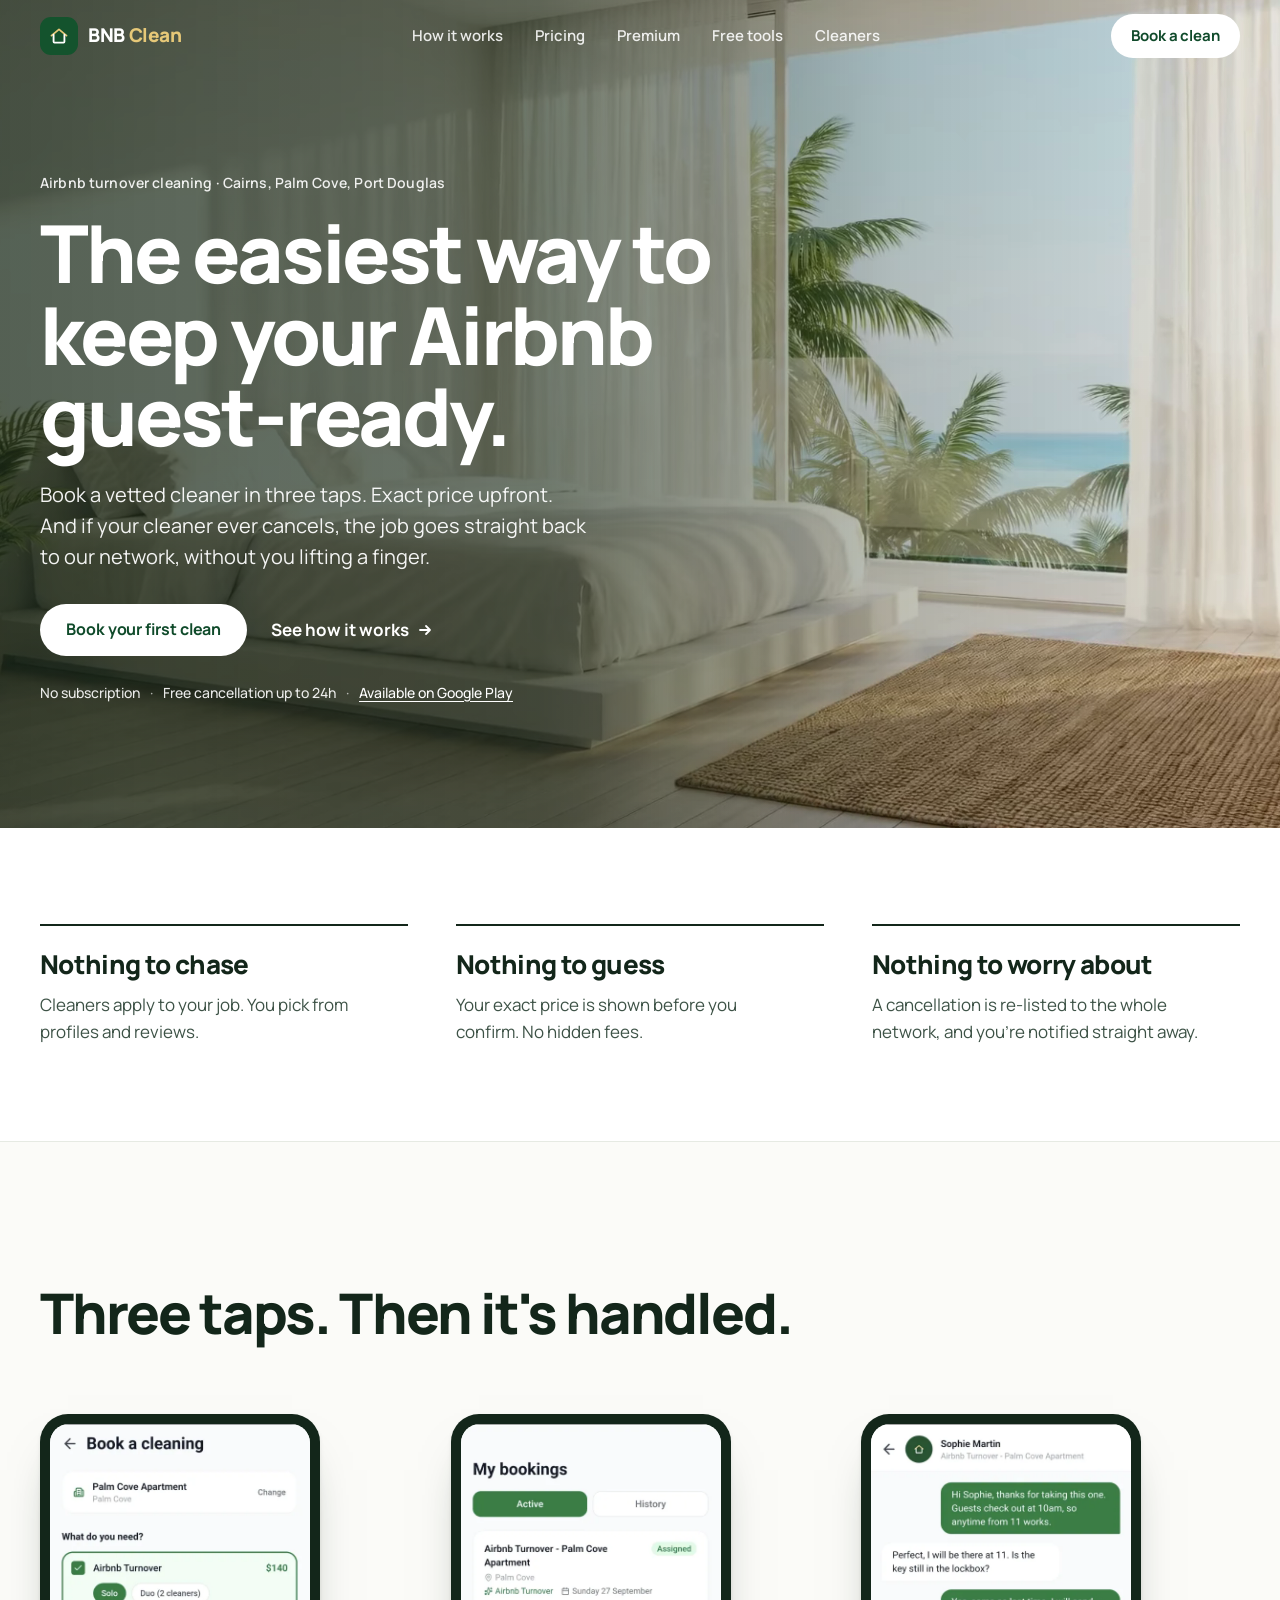
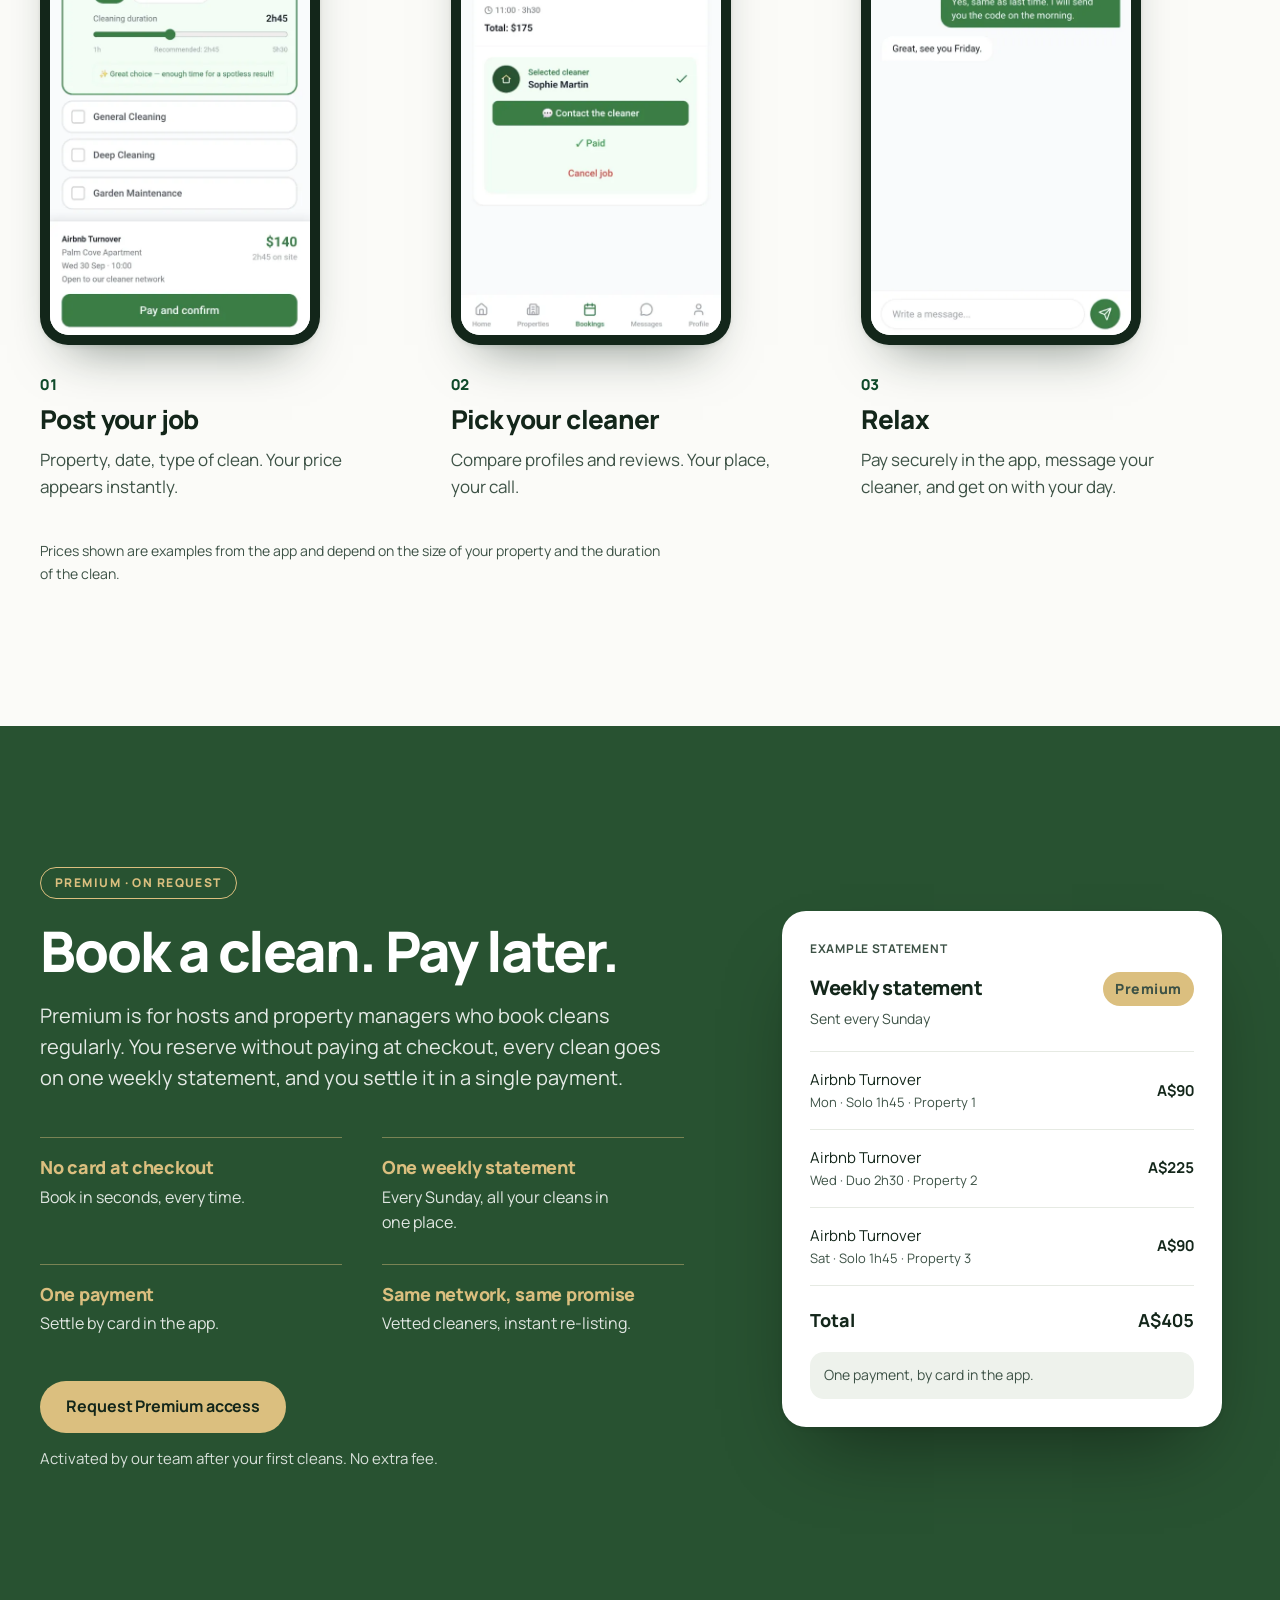
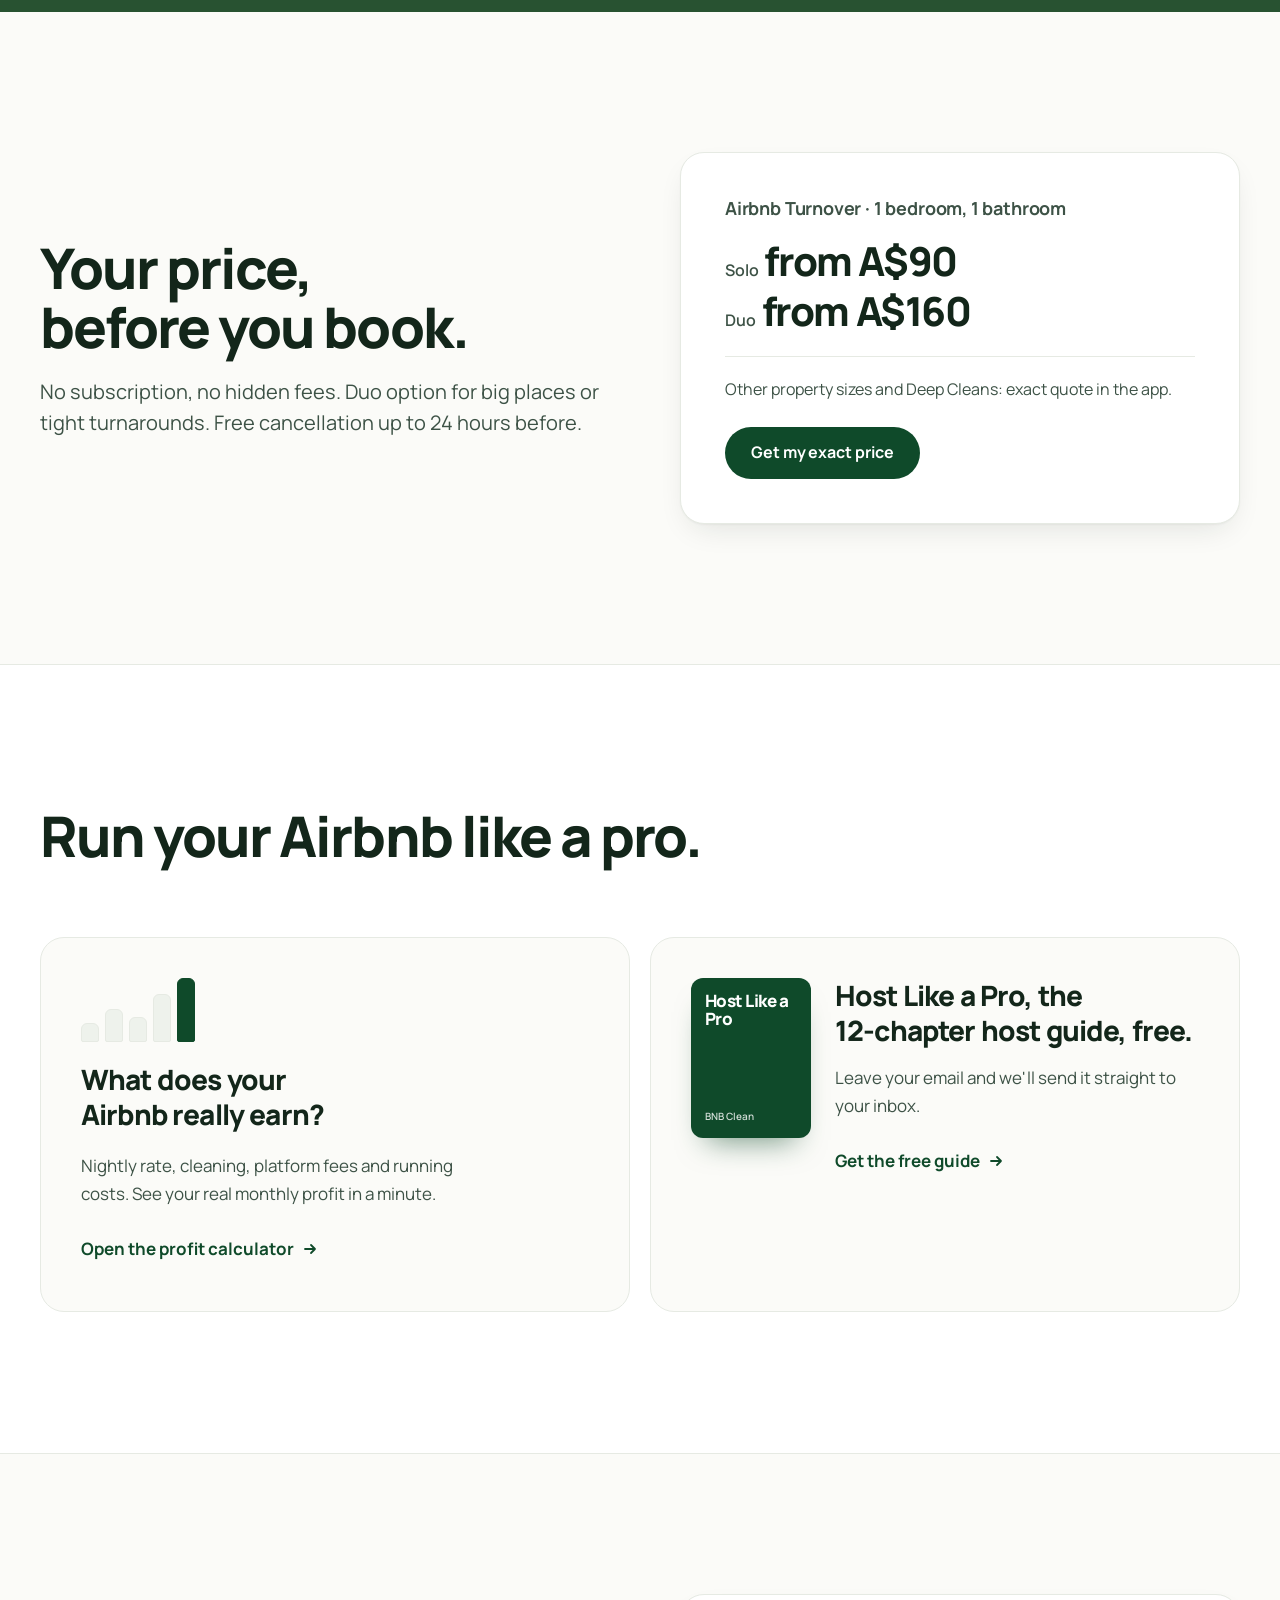
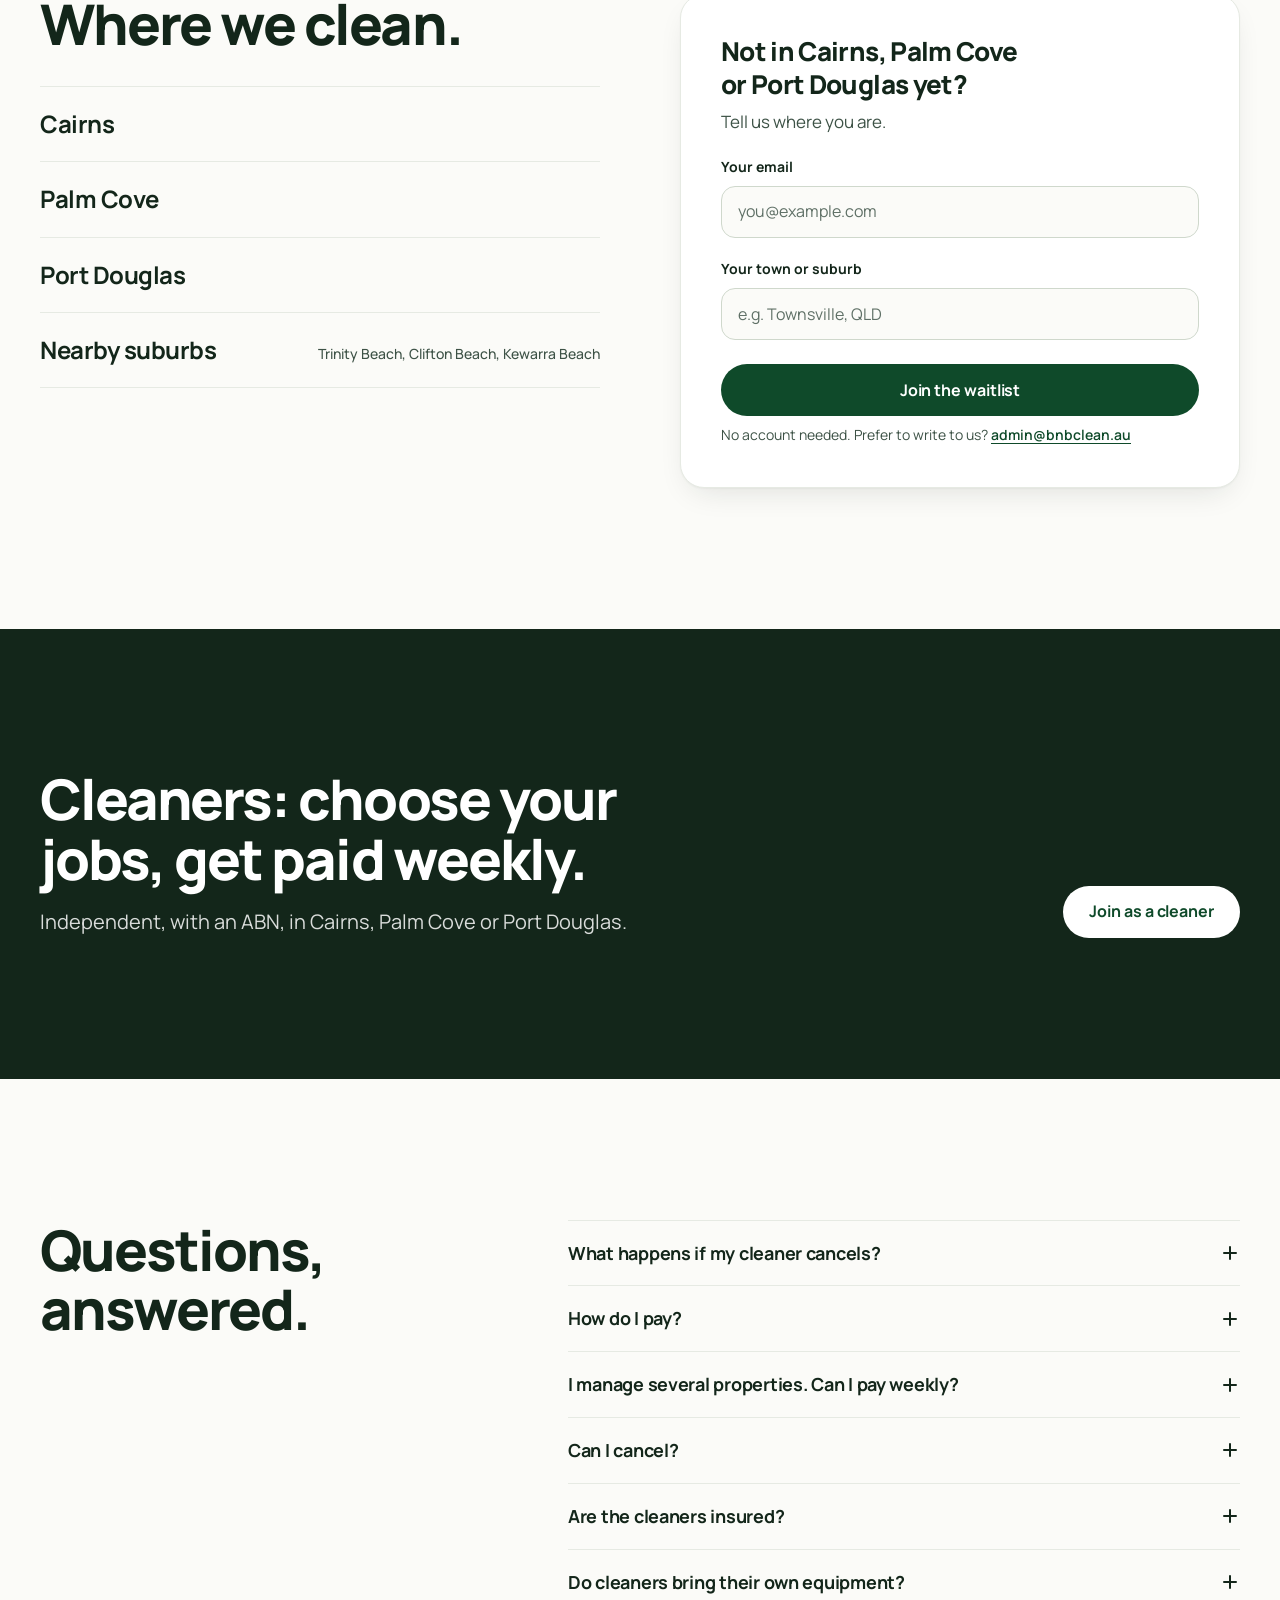
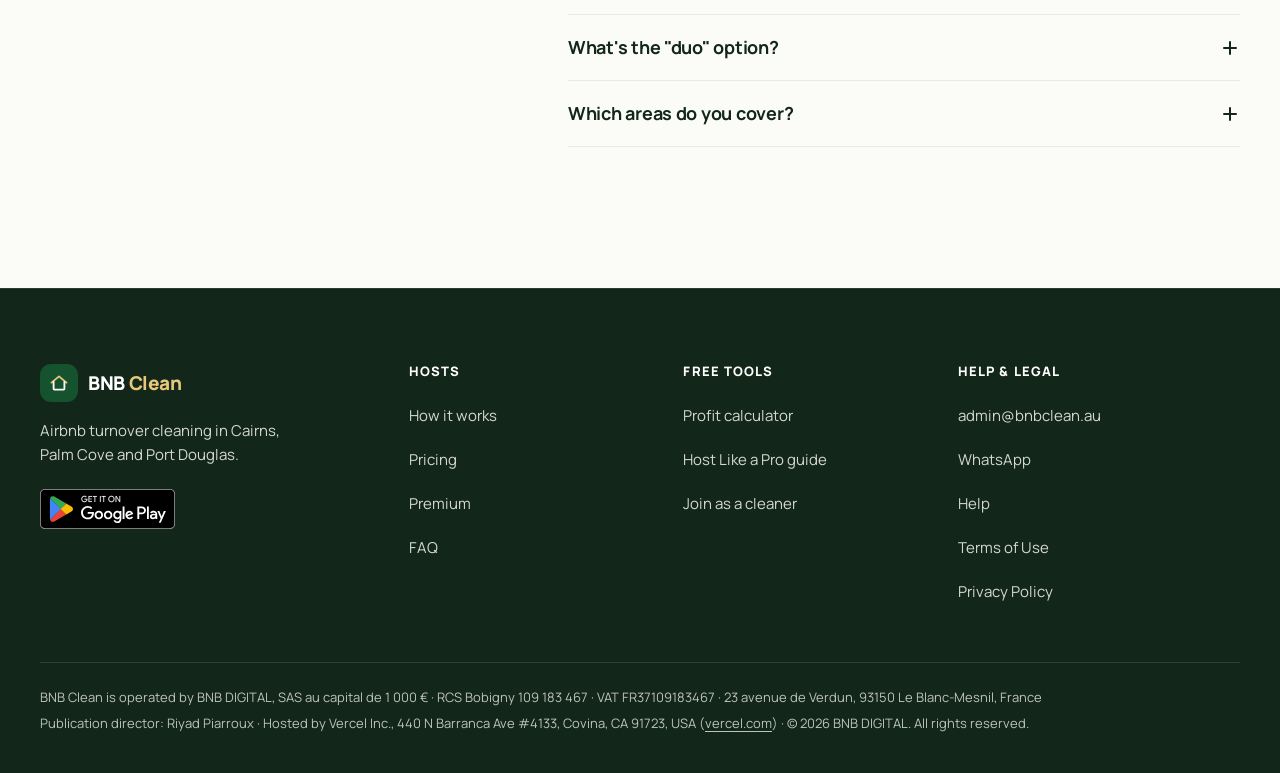
==== index.html @ a8f632b3 "Liens cleaners vers la page de candidature - Bouton « Join as a cleaner » (section Cleaners) → app.b" ====
<!DOCTYPE html>
<html lang="en-AU">
<head>
<meta charset="UTF-8">
<meta name="viewport" content="width=device-width, initial-scale=1">
<title>BNB Clean · Airbnb turnover cleaning in Cairns, Palm Cove &amp; Port Douglas</title>
<meta name="description" content="The easiest way to keep your Airbnb guest-ready. Book a vetted turnover cleaner in Cairns, Palm Cove or Port Douglas in three taps, with your exact price upfront.">
<link rel="canonical" href="https://bnbclean.au/">
<meta property="og:type" content="website">
<meta property="og:site_name" content="BNB Clean">
<meta property="og:locale" content="en_AU">
<meta property="og:url" content="https://bnbclean.au/">
<meta property="og:title" content="BNB Clean · The easiest way to keep your Airbnb guest-ready">
<meta property="og:description" content="Vetted turnover cleaners in Cairns, Palm Cove and Port Douglas. Exact price upfront. If a cleaner cancels, the job goes straight back to the network.">
<meta property="og:image" content="https://bnbclean.au/media/og-image.jpg">
<meta property="og:image:width" content="1200">
<meta property="og:image:height" content="630">
<meta name="twitter:card" content="summary_large_image">
<meta name="twitter:title" content="BNB Clean · The easiest way to keep your Airbnb guest-ready">
<meta name="twitter:description" content="Vetted turnover cleaners in Cairns, Palm Cove and Port Douglas. Exact price upfront.">
<meta name="twitter:image" content="https://bnbclean.au/media/og-image.jpg">
<link rel="icon" href="favicon.ico" sizes="any">
<link rel="icon" type="image/png" sizes="32x32" href="favicon-32.png">
<link rel="icon" type="image/png" sizes="16x16" href="favicon-16.png">
<link rel="apple-touch-icon" href="apple-touch-icon.png">
<meta name="theme-color" content="#0f4a2a">
<link rel="preconnect" href="https://fonts.googleapis.com">
<link rel="preconnect" href="https://fonts.gstatic.com" crossorigin>
<link rel="stylesheet" href="https://fonts.googleapis.com/css2?family=Manrope:wght@400;500;600;700;800&amp;display=swap">
<link rel="preload" as="image" href="media/hero-poster.jpg" media="(min-width: 769px)" fetchpriority="high">
<link rel="preload" as="image" href="media/hero-poster-mobile.jpg" media="(max-width: 768px)" fetchpriority="high">
<link rel="stylesheet" href="assets/site.css">
<script type="application/ld+json">
{
  "@context": "https://schema.org",
  "@type": "LocalBusiness",
  "name": "BNB Clean",
  "legalName": "BNB DIGITAL",
  "vatID": "FR37109183467",
  "description": "Marketplace for Airbnb and short-term rental turnover cleaning in Far North Queensland.",
  "url": "https://bnbclean.au/",
  "email": "admin@bnbclean.au",
  "image": "https://bnbclean.au/media/og-image.jpg",
  "logo": "https://bnbclean.au/icon-512.png",
  "areaServed": [
    { "@type": "City", "name": "Cairns" },
    { "@type": "City", "name": "Palm Cove" },
    { "@type": "City", "name": "Port Douglas" }
  ]
}
</script>
</head>
<body>
<a class="skip" href="#main">Skip to content</a>

<!-- ============ NAV ============ -->
<nav class="nav nav--over" id="nav" aria-label="Main navigation">
  <div class="wrap nav-inner">
    <a href="#top" class="logo" aria-label="BNB Clean home">
      <span class="logo-mark" aria-hidden="true"><svg width="20" height="20" viewBox="0 0 24 24" fill="none"><path d="M3 11.5 12 4l9 7.5" stroke="#e6c878" stroke-width="2.2" stroke-linecap="round" stroke-linejoin="round"/><path d="M5.5 10.5V19a1 1 0 0 0 1 1h11a1 1 0 0 0 1-1v-8.5" stroke="#fff" stroke-width="2.2" stroke-linecap="round" stroke-linejoin="round"/></svg></span>
      <span class="logo-text"><span class="g">BNB</span> <span class="a">Clean</span></span>
    </a>
    <ul class="nav-links">
      <li><a href="#how">How it works</a></li>
      <li><a href="#pricing">Pricing</a></li>
      <li><a href="#premium">Premium</a></li>
      <li><a href="#tools">Free tools</a></li>
      <li><a href="#cleaners">Cleaners</a></li>
    </ul>
    <a class="btn btn-primary btn-sm nav-cta" href="https://app.bnbclean.au">Book a clean</a>
    <button class="burger" id="navBurger" type="button" aria-label="Open menu" aria-expanded="false" aria-controls="mobileMenu">
      <span></span><span></span><span></span>
    </button>
  </div>
</nav>
<div class="mobile-menu" id="mobileMenu" aria-hidden="true">
  <ul>
    <li><a href="#how">How it works</a></li>
    <li><a href="#pricing">Pricing</a></li>
    <li><a href="#premium">Premium</a></li>
    <li><a href="#tools">Free tools</a></li>
    <li><a href="#cleaners">Cleaners</a></li>
  </ul>
  <a class="btn btn-primary" href="https://app.bnbclean.au">Book a clean</a>
</div>

<!-- ============ HERO ============ -->
<header class="hero" id="top">
  <div class="hero-media" aria-hidden="true">
    <picture>
      <source media="(max-width: 768px)" srcset="media/hero-poster-mobile.jpg" width="1080" height="1920">
      <img src="media/hero-poster.jpg" width="1920" height="1080" alt="" fetchpriority="high" decoding="async">
    </picture>
    <!-- Sources are attached by assets/site.js after first render, never with prefers-reduced-motion. The <picture> above acts as the poster. -->
    <video id="heroVideo" autoplay muted loop playsinline preload="metadata" aria-hidden="true" tabindex="-1" disablepictureinpicture>
      <source data-src="media/hero-cover-mobile.webm" type="video/webm" media="(max-width: 768px)">
      <source data-src="media/hero-cover-mobile.mp4" type="video/mp4" media="(max-width: 768px)">
      <source data-src="media/hero-cover.webm" type="video/webm">
      <source data-src="media/hero-cover.mp4" type="video/mp4">
    </video>
  </div>
  <div class="wrap">
    <div class="hero-inner">
      <p class="hero-kicker">Airbnb turnover cleaning · Cairns, Palm Cove, Port Douglas</p>
      <h1>The easiest way to keep your Airbnb guest-ready.</h1>
      <p class="hero-lead">Book a vetted cleaner in three taps. Exact price upfront. And if your cleaner ever cancels, the job goes straight back to our network, without you lifting a finger.</p>
      <div class="hero-actions">
        <a class="btn btn-white" href="https://app.bnbclean.au">Book your first clean</a>
        <a class="link-arrow" href="#how"><span>See how it works</span><svg width="16" height="16" viewBox="0 0 16 16" aria-hidden="true"><path d="M3 8h10M9 4l4 4-4 4" fill="none" stroke="currentColor" stroke-width="1.8" stroke-linecap="round" stroke-linejoin="round"/></svg></a>
      </div>
      <ul class="hero-note">
        <li>No subscription</li>
        <li>Free cancellation up to 24h</li>
        <li><a href="https://play.google.com/store/apps/details?id=au.bnbclean.app" target="_blank" rel="noopener">Available on Google Play</a></li>
      </ul>
    </div>
  </div>
  <button class="hero-play" id="heroPlay" type="button" hidden>
    <svg width="14" height="14" viewBox="0 0 16 16" aria-hidden="true"><path d="M5 3.2v9.6a.6.6 0 0 0 .9.5l7.6-4.8a.6.6 0 0 0 0-1L5.9 2.7a.6.6 0 0 0-.9.5Z" fill="currentColor"/></svg>
    Play video
  </button>
  <button class="hero-pause" id="heroPause" type="button" aria-pressed="false" aria-label="Pause background video">
    <svg class="i-pause" width="14" height="14" viewBox="0 0 16 16" aria-hidden="true"><path d="M5.5 3.5v9M10.5 3.5v9" fill="none" stroke="currentColor" stroke-width="1.6" stroke-linecap="round"/></svg>
    <svg class="i-play" width="14" height="14" viewBox="0 0 16 16" aria-hidden="true"><path d="M5 3.5v9l7.5-4.5L5 3.5Z" fill="none" stroke="currentColor" stroke-width="1.6" stroke-linejoin="round"/></svg>
  </button>
</header>

<main id="main">

<!-- ============ PILLARS ============ -->
<section class="pillars" aria-label="Why hosts use BNB Clean">
  <h2 class="sr-only">Why hosts use BNB Clean</h2>
  <div class="wrap pillars-grid">
    <div class="pillar">
      <h3>Nothing to chase</h3>
      <p>Cleaners apply to your job. You pick from profiles and reviews.</p>
    </div>
    <div class="pillar">
      <h3>Nothing to guess</h3>
      <p>Your exact price is shown before you confirm. No hidden fees.</p>
    </div>
    <div class="pillar">
      <h3>Nothing to worry about</h3>
      <p>A cancellation is re-listed to the whole network, and you're notified straight away.</p>
    </div>
  </div>
</section>

<!-- ============ HOW IT WORKS ============ -->
<section class="section" id="how">
  <div class="wrap">
    <div class="section-head">
      <h2>Three taps. Then it's handled.</h2>
    </div>
    <ol class="steps">
      <li class="step">
        <div class="step-shot"><img src="media/app-1.webp" width="544" height="1070" loading="lazy" decoding="async" alt="BNB Clean app: booking an Airbnb Turnover with the price shown before you pay"></div>
        <span class="step-num">01</span>
        <h3>Post your job</h3>
        <p>Property, date, type of clean. Your price appears instantly.</p>
      </li>
      <li class="step">
        <div class="step-shot"><img src="media/app-2.webp" width="544" height="1070" loading="lazy" decoding="async" alt="BNB Clean app: a confirmed booking with the selected cleaner"></div>
        <span class="step-num">02</span>
        <h3>Pick your cleaner</h3>
        <p>Compare profiles and reviews. Your place, your call.</p>
      </li>
      <li class="step">
        <div class="step-shot"><img src="media/app-3.webp" width="544" height="1070" loading="lazy" decoding="async" alt="BNB Clean app: messaging your cleaner about the job"></div>
        <span class="step-num">03</span>
        <h3>Relax</h3>
        <p>Pay securely in the app, message your cleaner, and get on with your day.</p>
      </li>
    </ol>
    <p class="steps-note">Prices shown are examples from the app and depend on the size of your property and the duration of the clean.</p>
  </div>
</section>

<!-- ============ PREMIUM ============ -->
<section class="section premium on-dark" id="premium">
  <div class="wrap premium-grid">
    <div>
      <span class="badge-gold">PREMIUM · ON REQUEST</span>
      <h2>Book a clean. Pay later.</h2>
      <p class="lead">Premium is for hosts and property managers who book cleans regularly. You reserve without paying at checkout, every clean goes on one weekly statement, and you settle it in a single payment.</p>
      <div class="perks">
        <div class="perk"><h3>No card at checkout</h3><p>Book in seconds, every time.</p></div>
        <div class="perk"><h3>One weekly statement</h3><p>Every Sunday, all your cleans in one place.</p></div>
        <div class="perk"><h3>One payment</h3><p>Settle by card in the app.</p></div>
        <div class="perk"><h3>Same network, same promise</h3><p>Vetted cleaners, instant re-listing.</p></div>
      </div>
      <div class="premium-cta">
        <a class="btn btn-gold" href="mailto:admin@bnbclean.au?subject=Premium%20access%20request">Request Premium access</a>
        <p>Activated by our team after your first cleans. No extra fee.</p>
      </div>
    </div>
    <div class="statement" role="img" aria-label="Example of a Premium weekly statement: three cleans and one total, settled in a single payment.">
      <p class="statement-label">Example statement</p>
      <div class="statement-head">
        <div><b>Weekly statement</b><span>Sent every Sunday</span></div>
        <span class="badge-premium">Premium</span>
      </div>
      <!-- Statement 1 is rendered here for no-JS and reduced motion; assets/site.js computes and rotates all three -->
      <div class="statement-body" id="statementBody">
        <ul class="statement-rows">
          <li><div>Airbnb Turnover<small>Mon · Solo 1h45 · Property 1</small></div><strong>A$90</strong></li>
          <li><div>Airbnb Turnover<small>Wed · Duo 2h30 · Property 2</small></div><strong>A$225</strong></li>
          <li><div>Airbnb Turnover<small>Sat · Solo 1h45 · Property 3</small></div><strong>A$90</strong></li>
        </ul>
        <div class="statement-total"><span>Total</span><strong>A$405</strong></div>
      </div>
      <p class="statement-foot">One payment, by card in the app.</p>
    </div>
  </div>
</section>

<!-- ============ PRICING ============ -->
<section class="section" id="pricing">
  <div class="wrap pricing-grid">
    <div>
      <h2>Your price, before you book.</h2>
      <p class="lead" style="margin-top:20px">No subscription, no hidden fees. Duo option for big places or tight turnarounds. Free cancellation up to 24 hours before.</p>
    </div>
    <div class="price-card">
      <h3>Airbnb Turnover · 1 bedroom, 1 bathroom</h3>
      <div class="price-lines">
        <p><span>Solo</span>from A$90</p>
        <p><span>Duo</span>from A$160</p>
      </div>
      <p class="note">Other property sizes and Deep Cleans: exact quote in the app.</p>
      <a class="btn btn-primary" href="https://app.bnbclean.au">Get my exact price</a>
    </div>
  </div>
</section>

<!-- ============ FREE TOOLS ============ -->
<section class="section tools" id="tools">
  <div class="wrap">
    <div class="section-head">
      <h2>Run your Airbnb like a pro.</h2>
    </div>
    <div class="tools-grid">
      <a class="tool" href="calculator.html">
        <div class="calc-mark" aria-hidden="true"><i style="height:30%"></i><i style="height:52%"></i><i style="height:40%"></i><i style="height:76%"></i><i style="height:100%"></i></div>
        <h3>What does your Airbnb really earn?</h3>
        <p>Nightly rate, cleaning, platform fees and running costs. See your real monthly profit in a minute.</p>
        <span class="link-arrow"><span>Open the profit calculator</span><svg width="16" height="16" viewBox="0 0 16 16" aria-hidden="true"><path d="M3 8h10M9 4l4 4-4 4" fill="none" stroke="currentColor" stroke-width="1.8" stroke-linecap="round" stroke-linejoin="round"/></svg></span>
      </a>
      <a class="tool tool-guide" href="guide.html">
        <!-- Replace with media/ebook-cover.jpg once available -->
        <div class="cover" aria-hidden="true"><b>Host Like a Pro</b><small>BNB Clean</small></div>
        <div class="tool-body">
          <h3>Host Like a Pro, the 12&#8209;chapter host guide, free.</h3>
          <p>Leave your email and we'll send it straight to your inbox.</p>
          <span class="link-arrow"><span>Get the free guide</span><svg width="16" height="16" viewBox="0 0 16 16" aria-hidden="true"><path d="M3 8h10M9 4l4 4-4 4" fill="none" stroke="currentColor" stroke-width="1.8" stroke-linecap="round" stroke-linejoin="round"/></svg></span>
        </div>
      </a>
    </div>
  </div>
</section>

<!-- ============ PROOF (hidden until real reviews exist) ============ -->
<!-- Fill in real reviews only, then remove data-hidden-until-real from this section. -->
<section class="section" id="proof" data-hidden-until-real="true">
  <div class="wrap">
    <div class="section-head">
      <h2>Hosts who stopped chasing cleaners.</h2>
      <p class="lead" data-hidden-until-real="true">[X.X ★ on Google · N reviews] [À FOURNIR]</p>
    </div>
    <div class="reviews">
      <figure class="review" data-hidden-until-real="true"><blockquote>[Review 1 · À FOURNIR]</blockquote><figcaption>[Name, suburb · À FOURNIR]</figcaption></figure>
      <figure class="review" data-hidden-until-real="true"><blockquote>[Review 2 · À FOURNIR]</blockquote><figcaption>[Name, suburb · À FOURNIR]</figcaption></figure>
      <figure class="review" data-hidden-until-real="true"><blockquote>[Review 3 · À FOURNIR]</blockquote><figcaption>[Name, suburb · À FOURNIR]</figcaption></figure>
    </div>
  </div>
</section>

<!-- ============ SERVICE AREA + WAITLIST ============ -->
<section class="section" id="area">
  <div class="wrap area-grid">
    <div>
      <h2>Where we clean.</h2>
      <ul class="area-list">
        <li>Cairns</li>
        <li>Palm Cove</li>
        <li>Port Douglas</li>
        <li>Nearby suburbs <small>Trinity Beach, Clifton Beach, Kewarra Beach</small></li>
      </ul>
    </div>
    <form class="form-card" data-waitlist novalidate>
      <h3>Not in Cairns, Palm Cove or Port Douglas yet?</h3>
      <p>Tell us where you are.</p>
      <div class="field">
        <label for="wl-email">Your email</label>
        <input class="input" type="email" id="wl-email" name="email" placeholder="you@example.com" autocomplete="email" aria-describedby="wl-email-error" required>
        <p class="field-error" id="wl-email-error" role="alert"></p>
      </div>
      <div class="field">
        <label for="wl-city">Your town or suburb</label>
        <input class="input" type="text" id="wl-city" name="suburb" data-town placeholder="e.g. Townsville, QLD" autocomplete="address-level2" aria-describedby="wl-city-error" required>
        <p class="field-error" id="wl-city-error" role="alert"></p>
      </div>
      <button class="btn btn-primary" type="submit">Join the waitlist</button>
      <p class="form-status" role="status" aria-live="polite"></p>
      <p class="form-hint">No account needed. Prefer to write to us? <a href="mailto:admin@bnbclean.au">admin@bnbclean.au</a></p>
    </form>
  </div>
</section>

<!-- ============ CLEANERS ============ -->
<section class="section cleaners on-dark" id="cleaners">
  <div class="wrap cleaners-inner">
    <div>
      <h2>Cleaners: choose your jobs, get paid weekly.</h2>
      <p>Independent, with an ABN, in Cairns, Palm Cove or Port Douglas.</p>
    </div>
    <a class="btn btn-white" href="https://app.bnbclean.au/candidature-cleaner">Join as a cleaner</a>
  </div>
</section>

<!-- ============ FAQ ============ -->
<section class="section" id="faq">
  <div class="wrap faq-grid">
    <h2>Questions, answered.</h2>
    <div class="faq-list">
      <details><summary>What happens if my cleaner cancels?<svg width="20" height="20" viewBox="0 0 20 20" aria-hidden="true"><path d="M10 4v12M4 10h12" stroke="currentColor" stroke-width="2" stroke-linecap="round"/></svg></summary>
        <p>We immediately re-list the job to our network of cleaners in your area, so someone else can pick it up. You'll be notified straight away.</p></details>
      <details><summary>How do I pay?<svg width="20" height="20" viewBox="0 0 20 20" aria-hidden="true"><path d="M10 4v12M4 10h12" stroke="currentColor" stroke-width="2" stroke-linecap="round"/></svg></summary>
        <p>Securely in the app, by card, through Stripe. You only pay once you've chosen your cleaner.</p></details>
      <details><summary>I manage several properties. Can I pay weekly?<svg width="20" height="20" viewBox="0 0 20 20" aria-hidden="true"><path d="M10 4v12M4 10h12" stroke="currentColor" stroke-width="2" stroke-linecap="round"/></svg></summary>
        <p>Yes. Ask us about a Premium account: book without paying upfront, one statement every Sunday.</p></details>
      <details><summary>Can I cancel?<svg width="20" height="20" viewBox="0 0 20 20" aria-hidden="true"><path d="M10 4v12M4 10h12" stroke="currentColor" stroke-width="2" stroke-linecap="round"/></svg></summary>
        <p>Yes, free of charge up to 24 hours before the scheduled time.</p></details>
      <details><summary>Are the cleaners insured?<svg width="20" height="20" viewBox="0 0 20 20" aria-hidden="true"><path d="M10 4v12M4 10h12" stroke="currentColor" stroke-width="2" stroke-linecap="round"/></svg></summary>
        <p>Our cleaners are independent contractors with their own ABN. We recommend hosts check their cleaner's profile and reviews before booking.</p></details>
      <details><summary>Do cleaners bring their own equipment?<svg width="20" height="20" viewBox="0 0 20 20" aria-hidden="true"><path d="M10 4v12M4 10h12" stroke="currentColor" stroke-width="2" stroke-linecap="round"/></svg></summary>
        <p>Some do, and you'll see it on their profile. Otherwise, they'll use what you provide.</p></details>
      <details><summary>What's the "duo" option?<svg width="20" height="20" viewBox="0 0 20 20" aria-hidden="true"><path d="M10 4v12M4 10h12" stroke="currentColor" stroke-width="2" stroke-linecap="round"/></svg></summary>
        <p>Two cleaners on the same job. Ideal for large properties or tight turnarounds between guests.</p></details>
      <details><summary>Which areas do you cover?<svg width="20" height="20" viewBox="0 0 20 20" aria-hidden="true"><path d="M10 4v12M4 10h12" stroke="currentColor" stroke-width="2" stroke-linecap="round"/></svg></summary>
        <p>Cairns, Palm Cove, Port Douglas and surrounding suburbs. Join our waitlist if you're elsewhere.</p></details>
    </div>
  </div>
</section>

</main>

<!-- ============ FOOTER ============ -->
<footer class="footer">
  <div class="wrap">
    <div class="footer-grid">
      <div>
        <a href="#top" class="logo" aria-label="BNB Clean home">
          <span class="logo-mark" aria-hidden="true"><svg width="20" height="20" viewBox="0 0 24 24" fill="none"><path d="M3 11.5 12 4l9 7.5" stroke="#e6c878" stroke-width="2.2" stroke-linecap="round" stroke-linejoin="round"/><path d="M5.5 10.5V19a1 1 0 0 0 1 1h11a1 1 0 0 0 1-1v-8.5" stroke="#fff" stroke-width="2.2" stroke-linecap="round" stroke-linejoin="round"/></svg></span>
      <span class="logo-text"><span class="g">BNB</span> <span class="a">Clean</span></span>
        </a>
        <p class="footer-desc">Airbnb turnover cleaning in Cairns, Palm Cove and Port Douglas.</p>
        <a class="play-badge" href="https://play.google.com/store/apps/details?id=au.bnbclean.app" target="_blank" rel="noopener">
          <img src="media/google-play-badge.svg" width="135" height="40" alt="Get it on Google Play" decoding="async">
        </a>
      </div>
      <div>
        <p class="foot-h">Hosts</p>
        <ul>
          <li><a href="#how">How it works</a></li>
          <li><a href="#pricing">Pricing</a></li>
          <li><a href="#premium">Premium</a></li>
          <li><a href="#faq">FAQ</a></li>
        </ul>
      </div>
      <div>
        <p class="foot-h">Free tools</p>
        <ul>
          <li><a href="calculator.html">Profit calculator</a></li>
          <li><a href="guide.html">Host Like a Pro guide</a></li>
          <li><a href="https://app.bnbclean.au/candidature-cleaner">Join as a cleaner</a></li>
        </ul>
      </div>
      <div>
        <p class="foot-h">Help &amp; legal</p>
        <ul>
          <li><a href="mailto:admin@bnbclean.au">admin@bnbclean.au</a></li>
          <li><a href="https://wa.me/61408627402?text=Hi%20BNB%20Clean%2C%20I%20have%20a%20question%20about%20cleaning%20for%20my%20property." target="_blank" rel="noopener">WhatsApp</a></li>
          <li><a href="https://app.bnbclean.au/aide">Help</a></li>
          <li><a href="https://app.bnbclean.au/conditions">Terms of Use</a></li>
          <li><a href="https://app.bnbclean.au/confidentialite">Privacy Policy</a></li>
        </ul>
      </div>
    </div>
    <!-- MENTIONS LÉGALES À VALIDER PAR RIYAD -->
    <div class="footer-bottom">
      <p>BNB Clean is operated by BNB DIGITAL, SAS au capital de 1 000 € · RCS Bobigny 109 183 467 · VAT FR37109183467 · 23 avenue de Verdun, 93150 Le Blanc-Mesnil, France</p>
      <p>Publication director: Riyad Piarroux · Hosted by Vercel Inc., 440 N Barranca Ave #4133, Covina, CA 91723, USA (<a href="https://vercel.com" target="_blank" rel="noopener">vercel.com</a>) · © 2026 BNB DIGITAL. All rights reserved.</p>
    </div>
  </div>
</footer>

<!-- ============ WHATSAPP ============ -->
<a class="wa-float" id="waFloat"
   href="https://wa.me/61408627402?text=Hi%20BNB%20Clean%2C%20I%20have%20a%20question%20about%20cleaning%20for%20my%20property."
   target="_blank" rel="noopener"
   aria-label="Ask us a question on WhatsApp">
  <svg width="30" height="30" viewBox="0 0 24 24" fill="#fff" aria-hidden="true">
    <path d="M17.5 14.4c-.3-.2-1.7-.9-2-1-.3-.1-.5-.1-.7.1-.2.3-.7 1-.9 1.2-.2.2-.3.2-.6.1-.3-.2-1.2-.5-2.3-1.4-.9-.8-1.4-1.7-1.6-2-.2-.3 0-.5.1-.6l.5-.5c.1-.2.2-.3.3-.5 0-.2 0-.4 0-.5 0-.2-.7-1.6-.9-2.2-.2-.6-.5-.5-.7-.5h-.6c-.2 0-.5.1-.8.4-.3.3-1 1-1 2.5s1.1 2.9 1.2 3.1c.2.2 2.1 3.2 5 4.5.7.3 1.3.5 1.7.6.7.2 1.3.2 1.8.1.6-.1 1.7-.7 1.9-1.4.2-.7.2-1.2.2-1.4-.1-.1-.3-.2-.6-.3z"/>
    <path d="M12 2C6.5 2 2 6.5 2 12c0 1.8.5 3.4 1.3 4.9L2 22l5.3-1.4c1.4.8 3 1.2 4.7 1.2 5.5 0 10-4.5 10-10S17.5 2 12 2zm0 18.3c-1.5 0-3-.4-4.3-1.2l-.3-.2-3.2.8.9-3.1-.2-.3c-.8-1.3-1.3-2.9-1.3-4.5C3.6 7.4 7.4 3.7 12 3.7s8.3 3.8 8.3 8.3-3.7 8.3-8.3 8.3z"/>
  </svg>
</a>

<script src="assets/site.js" defer></script>
</body>
</html>
---- assets/site.css ----
/* BNB Clean · V2 shared styles */
:root{
  --bg:#fbfbf8;
  --surface:#ffffff;
  --ink:#13261a;
  --ink-2:#3d5246;
  --green:#0f4a2a;
  --green-hover:#0b3a20;
  --line:#e6eae3;
  --tint:#eef2ec;
  --foot:#13261a;
  /* Premium only */
  --forest:#285231;
  --gold:#dbbf7f;

  --r-card:24px;
  --r-field:14px;
  --gutter:16px;
  --wrap:1200px;
  --nav-h:72px;
  --ease:cubic-bezier(.16,1,.3,1);
  --shadow:0 1px 2px rgba(19,38,26,.04),0 12px 32px -12px rgba(19,38,26,.14);
  --font:'Manrope',system-ui,-apple-system,'Segoe UI',sans-serif;
}

*,*::before,*::after{box-sizing:border-box}
*{margin:0;padding:0}
html{scroll-behavior:smooth;scroll-padding-top:calc(var(--nav-h) + 16px);-webkit-text-size-adjust:100%}
body{
  font-family:var(--font);font-size:17px;line-height:1.6;font-weight:400;
  color:var(--ink);background:var(--bg);
  -webkit-font-smoothing:antialiased;-moz-osx-font-smoothing:grayscale;
  overflow-x:hidden;accent-color:var(--green);caret-color:var(--green);
}
img,video,svg{display:block;max-width:100%}
a{color:inherit;text-underline-offset:.22em;text-decoration-thickness:1px}
button,input{font:inherit;color:inherit}
button{cursor:pointer;background:none;border:0}
ul,ol{list-style:none}
::selection{background:var(--green);color:#fff}
:focus-visible{outline:2px solid var(--green);outline-offset:3px;border-radius:8px}
.on-dark :focus-visible,.on-dark:focus-visible{outline-color:#fff}
[data-hidden-until-real="true"]{display:none!important}
.sr-only{position:absolute;width:1px;height:1px;padding:0;margin:-1px;overflow:hidden;clip:rect(0,0,0,0);white-space:nowrap;border:0}
.skip{position:absolute;left:16px;top:-80px;z-index:2000;background:var(--green);color:#fff;padding:12px 18px;border-radius:999px;text-decoration:none;font-weight:700}
.skip:focus{top:12px}

.wrap{width:min(var(--wrap),100% - var(--gutter)*2);margin-inline:auto}
@media(min-width:768px){:root{--gutter:32px}}

h1,h2,h3{font-weight:800;color:inherit;text-wrap:balance}
h1{font-size:clamp(40px,6.6vw,80px);line-height:1.02;letter-spacing:-.04em}
h2{font-size:clamp(32px,4.6vw,56px);line-height:1.06;letter-spacing:-.035em}
h3{font-size:20px;line-height:1.25;letter-spacing:-.015em;font-weight:800}
p{text-wrap:pretty}
.lead{font-size:clamp(17px,1.6vw,20px);line-height:1.55;color:var(--ink-2);max-width:56ch}

.section{padding-block:clamp(80px,11vw,144px)}
.section-head{max-width:760px;margin-bottom:clamp(40px,6vw,72px)}
.section-head h2+.lead{margin-top:20px}

/* ---------- Buttons ---------- */
.btn{
  display:inline-flex;align-items:center;justify-content:center;gap:10px;
  min-height:52px;padding:0 26px;border-radius:999px;
  font-weight:700;font-size:16px;letter-spacing:-.005em;text-decoration:none;white-space:nowrap;
  transition:background-color .2s var(--ease),color .2s var(--ease),transform .2s var(--ease),box-shadow .2s var(--ease);
}
.btn:active{transform:translateY(1px)}
.btn-primary{background:var(--green);color:#fff}
.btn-primary:hover{background:var(--green-hover)}
.btn-white{background:#fff;color:var(--green)}
.btn-white:hover{background:var(--tint)}
.btn-sm{min-height:44px;padding:0 20px;font-size:15px}
.btn[disabled]{opacity:.6;cursor:default}
.link-arrow{display:inline-flex;align-items:center;gap:8px;min-height:44px;font-weight:700;text-decoration:none;color:var(--green)}
.link-arrow svg{transition:transform .25s var(--ease)}
.link-arrow:hover svg{transform:translateX(3px)}
.link-arrow:hover span{text-decoration:underline}

/* ---------- Nav ---------- */
.nav{position:fixed;inset:0 0 auto;z-index:1000;height:var(--nav-h);color:var(--ink);
  background:rgba(251,251,248,.94);border-bottom:1px solid var(--line);
  -webkit-backdrop-filter:saturate(1.4) blur(14px);backdrop-filter:saturate(1.4) blur(14px);
  transition:background-color .3s var(--ease),border-color .3s var(--ease),color .3s var(--ease)}
.nav--over{background:transparent;border-color:transparent;color:#fff;-webkit-backdrop-filter:none;backdrop-filter:none}
.nav--over.is-solid,.nav--over.is-open{background:rgba(251,251,248,.96);border-color:var(--line);color:var(--ink);
  -webkit-backdrop-filter:saturate(1.4) blur(14px);backdrop-filter:saturate(1.4) blur(14px)}
.nav-inner{height:100%;display:flex;align-items:center;justify-content:space-between;gap:24px}
.logo{display:inline-flex;align-items:center;gap:10px;text-decoration:none;font-weight:800;font-size:19px;letter-spacing:-.02em;min-height:44px}
/* Brand logo: original colours, never altered */
.logo-mark{width:38px;height:38px;border-radius:11px;background:#14532d;display:flex;align-items:center;justify-content:center;flex-shrink:0}
.logo-text .g{color:#14532d}
.logo-text .a{color:#c19a3f}
.nav--over:not(.is-solid):not(.is-open) .logo-text .g,.footer .logo-text .g{color:#fff}
.nav--over:not(.is-solid):not(.is-open) .logo-text .a,.footer .logo-text .a{color:#e6c878}
.nav-links{display:none;gap:4px}
.nav-links a{display:inline-flex;align-items:center;min-height:44px;padding:0 14px;border-radius:999px;
  font-size:15px;font-weight:600;text-decoration:none;opacity:.88;transition:opacity .2s,background-color .2s}
.nav-links a:hover{opacity:1;background:rgba(15,74,42,.07)}
.nav--over:not(.is-solid):not(.is-open) .nav-links a:hover{background:rgba(255,255,255,.14)}
.nav--over:not(.is-solid):not(.is-open) .btn-primary{background:#fff;color:var(--green)}
.nav--over:not(.is-solid):not(.is-open) :focus-visible{outline-color:#fff}
.nav-cta{display:none}
.burger{position:relative;width:44px;height:44px;border-radius:12px;flex-shrink:0}
.burger span{position:absolute;left:12px;right:12px;height:2px;border-radius:2px;background:currentColor;transition:transform .3s var(--ease),opacity .2s}
.burger span:nth-child(1){top:15px}.burger span:nth-child(2){top:21px}.burger span:nth-child(3){top:27px}
.burger[aria-expanded="true"] span:nth-child(1){transform:translateY(6px) rotate(45deg)}
.burger[aria-expanded="true"] span:nth-child(2){opacity:0}
.burger[aria-expanded="true"] span:nth-child(3){transform:translateY(-6px) rotate(-45deg)}
.mobile-menu{position:fixed;top:var(--nav-h);left:0;right:0;z-index:999;background:var(--bg);border-bottom:1px solid var(--line);
  box-shadow:0 24px 40px -24px rgba(19,38,26,.25);padding:8px 0 24px;max-height:calc(100svh - var(--nav-h));overflow-y:auto;
  opacity:0;visibility:hidden;transform:translateY(-8px);
  transition:opacity .25s var(--ease),transform .25s var(--ease),visibility 0s linear .25s}
.mobile-menu.open{opacity:1;visibility:visible;transform:none;transition:opacity .25s var(--ease),transform .25s var(--ease),visibility 0s}
.mobile-menu a:not(.btn){display:flex;align-items:center;min-height:56px;padding:0 var(--gutter);font-weight:700;font-size:18px;letter-spacing:-.01em;text-decoration:none;border-top:1px solid var(--line)}
.mobile-menu li:first-child a{border-top:0}
.mobile-menu .btn{display:flex;margin:16px var(--gutter) 0}
@media(min-width:1000px){
  .nav-links{display:flex}.nav-cta{display:inline-flex}.burger,.mobile-menu{display:none}
}

/* ---------- Hero ---------- */
.hero{position:relative;isolation:isolate;color:#fff;background:var(--ink);overflow:hidden;
  min-height:100svh;display:flex;align-items:flex-start}
.hero-media,.hero-media picture,.hero-media img,.hero-media video{position:absolute;inset:0;width:100%;height:100%;object-fit:cover}
.hero-media{z-index:-2}
.hero-media video{opacity:0;transition:opacity 1.2s var(--ease)}
.hero-media video.is-playing{opacity:1}
.hero::before{content:"";position:absolute;inset:0;z-index:-1;
  background:linear-gradient(180deg,rgba(19,38,26,.78) 0%,rgba(19,38,26,.70) 60%,rgba(19,38,26,.62) 90%,rgba(19,38,26,.10) 100%)}
.hero-inner{padding-top:calc(var(--nav-h) + 36px);padding-bottom:48px;max-width:720px}
.hero-kicker{font-size:14px;font-weight:600;letter-spacing:.01em;color:rgba(255,255,255,.9);margin-bottom:18px}
.hero h1{max-width:13ch}
.hero-lead{margin-top:22px;font-size:clamp(17px,1.7vw,20px);line-height:1.55;max-width:46ch;color:rgba(255,255,255,.94)}
.hero-actions{margin-top:32px;display:flex;flex-wrap:wrap;align-items:center;gap:12px 24px}
.hero-actions .link-arrow{color:#fff}
.hero-note{margin-top:26px;font-size:14px;font-weight:500;color:rgba(255,255,255,.9);display:flex;flex-wrap:wrap;gap:6px 18px}
@media(min-width:769px){.hero-note{gap:4px 0}.hero-note li:not(:last-child)::after{content:"·";margin:0 10px;opacity:.7}}
.hero-note a{color:#fff;text-decoration:underline}
.hero :focus-visible{outline-color:#fff}
/* Discreet pause control: 36px visual inside a 44px hit area, shown on hover, focus, or briefly on touch */
.hero-pause{position:absolute;right:calc(var(--gutter) - 4px);bottom:16px;width:44px;height:44px;border-radius:999px;
  display:none;align-items:center;justify-content:center;color:#fff;opacity:0;transition:opacity .35s var(--ease)}
.hero-pause::before{content:"";position:absolute;inset:4px;border-radius:999px;background:rgba(19,38,26,.45);transition:background-color .2s}
.hero-pause svg{position:relative}
.hero-pause:hover::before{background:rgba(19,38,26,.7)}
.hero-pause.is-visible{display:inline-flex}
.hero:hover .hero-pause,.hero-pause:focus-visible,.hero-pause.is-peek{opacity:1}
.hero-pause .i-play{display:none}
.hero-pause[aria-pressed="true"] .i-play{display:block}
.hero-pause[aria-pressed="true"] .i-pause{display:none}
@media(min-width:769px){
  .hero{min-height:max(680px,92vh);align-items:center}
  .hero::before{background:linear-gradient(90deg,rgba(19,38,26,.72) 0%,rgba(19,38,26,.62) 42%,rgba(19,38,26,.28) 70%,rgba(19,38,26,.10) 100%)}
  .hero-inner{padding-top:calc(var(--nav-h) + 48px);padding-bottom:72px}
  .hero-pause{bottom:24px}
}
@media(prefers-reduced-motion:reduce){.hero-media video:not(.is-manual){display:none}}
.hero-play{position:absolute;right:var(--gutter);bottom:20px;display:inline-flex;align-items:center;gap:8px;min-height:44px;padding:0 18px 0 14px;
  border-radius:999px;color:#fff;background:rgba(19,38,26,.55);border:1px solid rgba(255,255,255,.4);font-size:14px;font-weight:700;transition:background-color .2s}
.hero-play:hover{background:rgba(19,38,26,.8)}
.hero-play[hidden]{display:none}
@media(min-width:769px){.hero-play{bottom:28px}}

/* ---------- Pillars ---------- */
.pillars{background:var(--surface);padding-block:clamp(56px,8vw,96px);border-bottom:1px solid var(--line)}
.pillars-grid{display:grid;gap:36px}
.pillar{padding-top:22px;border-top:2px solid var(--ink)}
.pillar h3{font-size:clamp(22px,2.2vw,26px);letter-spacing:-.025em}
.pillar p{margin-top:10px;color:var(--ink-2);max-width:34ch}
@media(min-width:820px){.pillars-grid{grid-template-columns:repeat(3,1fr);gap:48px}}

/* ---------- How it works ---------- */
.steps{display:grid;gap:56px}
/* Phone frame: the whole screenshot is shown, never cropped */
.step-shot{width:min(100%,280px);padding:10px;border-radius:28px;background:#13261a;
  box-shadow:0 2px 4px rgba(19,38,26,.08),0 28px 50px -28px rgba(19,38,26,.55)}
.step-shot img{display:block;width:100%;height:auto;aspect-ratio:544/1070;object-fit:contain;border-radius:19px;background:#fff}
.steps-note{margin-top:40px;font-size:14px;color:var(--ink-2);max-width:70ch}
.step-num{display:block;margin-top:28px;font-size:15px;font-weight:800;color:var(--green);font-variant-numeric:tabular-nums}
.step h3{margin-top:6px;font-size:clamp(22px,2.2vw,26px);letter-spacing:-.025em}
.step p{margin-top:10px;color:var(--ink-2);max-width:34ch}
@media(min-width:820px){.steps{grid-template-columns:repeat(3,1fr);gap:32px}}
@media(min-width:820px) and (max-width:1100px){.steps{gap:24px}}

/* ---------- Premium ---------- */
.premium{background:var(--forest);color:#fff}
.premium-grid{display:grid;gap:56px;align-items:center}
.badge-gold{display:inline-flex;align-items:center;min-height:32px;padding:0 14px;border-radius:999px;
  border:1px solid var(--gold);color:var(--gold);font-size:12px;font-weight:800;letter-spacing:.12em}
.premium h2{margin-top:22px}
.premium .lead{margin-top:20px;color:rgba(255,255,255,.88)}
.perks{margin-top:44px;display:grid;gap:28px 40px}
.perk{padding-top:18px;border-top:1px solid rgba(219,191,127,.45)}
.perk h3{font-size:18px;color:var(--gold)}
.perk p{margin-top:6px;color:rgba(255,255,255,.86);font-size:16px}
.premium-cta{margin-top:44px;display:flex;flex-direction:column;align-items:flex-start;gap:14px}
.btn-gold{background:var(--gold);color:var(--ink)}
.btn-gold:hover{background:#e6cf98}
.premium-cta p{font-size:15px;color:rgba(255,255,255,.82)}
@media(min-width:620px){.perks{grid-template-columns:1fr 1fr}}
@media(min-width:1000px){.premium-grid{grid-template-columns:1.15fr .85fr;gap:80px}}

.statement{background:#fff;color:var(--ink);border-radius:var(--r-card);padding:28px;
  box-shadow:0 2px 4px rgba(0,0,0,.08),0 40px 80px -30px rgba(0,0,0,.45);max-width:440px;width:100%;justify-self:center}
.statement-label{margin-bottom:14px;font-size:12px;font-weight:700;letter-spacing:.06em;text-transform:uppercase;color:var(--ink-2)}
.statement-body{transition:opacity .4s ease}
.statement-body.is-fading{opacity:0}
.statement-head{display:flex;justify-content:space-between;align-items:flex-start;gap:16px;padding-bottom:20px;border-bottom:1px solid var(--line)}
.statement-head b{display:block;font-size:20px;font-weight:800;letter-spacing:-.02em}
.statement-head span{font-size:14px;color:var(--ink-2)}
.badge-premium{flex-shrink:0;padding:6px 12px;border-radius:999px;background:var(--gold);color:var(--ink);font-size:12px;font-weight:800;letter-spacing:.04em}
.statement-rows li{display:flex;justify-content:space-between;align-items:center;gap:16px;padding:16px 0;border-bottom:1px solid var(--line);font-size:15px}
.statement-rows small{display:block;font-size:13px;color:var(--ink-2)}
.statement-rows strong,.statement-total strong{font-weight:700;font-variant-numeric:tabular-nums;white-space:nowrap}
.statement-total{display:flex;justify-content:space-between;align-items:baseline;padding-top:20px;font-weight:800;font-size:18px}
.statement-foot{margin-top:18px;padding:12px 14px;border-radius:14px;background:var(--tint);font-size:14px;color:var(--ink-2)}

/* ---------- Pricing ---------- */
.pricing-grid{display:grid;gap:40px;align-items:center}
.price-card{background:var(--surface);border:1px solid var(--line);border-radius:var(--r-card);padding:clamp(28px,4vw,44px);box-shadow:var(--shadow)}
.price-card h3{font-size:18px;color:var(--ink-2);font-weight:700;letter-spacing:-.01em}
.price-lines{margin-top:18px;display:grid;gap:4px}
.price-lines p{font-size:clamp(28px,3.4vw,40px);font-weight:800;letter-spacing:-.035em;line-height:1.15}
.price-lines span{color:var(--ink-2);font-weight:600;font-size:16px;letter-spacing:-.01em;margin-right:6px}
.price-card .note{margin-top:22px;padding-top:20px;border-top:1px solid var(--line);color:var(--ink-2);font-size:16px}
.price-card .btn{margin-top:24px}
@media(min-width:900px){.pricing-grid{grid-template-columns:1fr 1fr;gap:80px}}

/* ---------- Free tools ---------- */
.tools{background:var(--surface);border-block:1px solid var(--line)}
.tools-grid{display:grid;gap:20px}
.tool{position:relative;display:flex;flex-direction:column;gap:20px;background:var(--bg);border:1px solid var(--line);
  border-radius:var(--r-card);padding:clamp(24px,3.6vw,40px);text-decoration:none;transition:border-color .25s var(--ease),box-shadow .25s var(--ease)}
.tool:hover{border-color:#cdd6ca;box-shadow:var(--shadow)}
.tool h3{font-size:clamp(22px,2.4vw,28px);letter-spacing:-.03em;max-width:20ch}
.tool p{color:var(--ink-2);max-width:40ch}
.tool .link-arrow{margin-top:auto}
.tool-guide{display:grid;gap:24px}
.cover{aspect-ratio:3/4;width:120px;border-radius:12px;background:var(--green);color:#fff;padding:14px;
  display:flex;flex-direction:column;justify-content:space-between;box-shadow:0 18px 30px -16px rgba(15,74,42,.6);flex-shrink:0}
.cover b{font-size:17px;line-height:1.05;font-weight:800;letter-spacing:-.03em}
.cover small{font-size:10px;font-weight:600;opacity:.8}
.calc-mark{display:flex;gap:6px;align-items:flex-end;height:64px}
.calc-mark i{display:block;width:18px;border-radius:6px 6px 2px 2px;background:var(--tint);border:1px solid var(--line)}
.calc-mark i:last-child{background:var(--green);border-color:var(--green)}
@media(min-width:560px){.tool-guide{grid-template-columns:auto 1fr;align-items:start}}
@media(min-width:900px){.tools-grid{grid-template-columns:1fr 1fr}}

/* ---------- Proof ---------- */
.reviews{display:grid;gap:20px}
.review{background:var(--surface);border:1px solid var(--line);border-radius:var(--r-card);padding:28px}
@media(min-width:820px){.reviews{grid-template-columns:repeat(3,1fr)}}

/* ---------- Area + waitlist ---------- */
.area-grid{display:grid;gap:48px}
.area-list{margin-top:32px;display:grid;gap:0;border-top:1px solid var(--line)}
.area-list li{display:flex;align-items:baseline;justify-content:space-between;gap:16px;padding:18px 0;border-bottom:1px solid var(--line);font-weight:700;font-size:clamp(20px,2.2vw,24px);letter-spacing:-.02em}
.area-list small{font-size:14px;font-weight:500;color:var(--ink-2);letter-spacing:0;text-align:right}
.form-card{background:var(--surface);border:1px solid var(--line);border-radius:var(--r-card);padding:clamp(24px,4vw,40px);box-shadow:var(--shadow)}
.form-card h3{font-size:clamp(22px,2.4vw,26px);letter-spacing:-.025em}
.form-card>p{margin-top:8px;color:var(--ink-2)}
.field{margin-top:20px}
.field label{display:block;font-size:14px;font-weight:700;margin-bottom:8px}
.input{width:100%;min-height:52px;padding:0 16px;border-radius:var(--r-field);border:1px solid #cfd8cc;background:var(--bg);font-size:16px;
  transition:border-color .2s,box-shadow .2s}
.input::placeholder{color:#5f7066}
.input:focus{outline:none;border-color:var(--green);box-shadow:0 0 0 3px rgba(15,74,42,.16)}
.input[aria-invalid="true"]{border-color:#b3261e}
.field-error{margin-top:6px;font-size:14px;color:#b3261e;min-height:0}
.field-error:empty{display:none}
.form-card .btn{width:100%;margin-top:24px}
.form-status{margin-top:16px;padding:14px 16px;border-radius:14px;background:var(--tint);color:var(--green);font-weight:600;font-size:15px}
.form-status:empty{display:none}
.form-hint{margin-top:14px;font-size:14px;color:var(--ink-2)}
.form-hint a{color:var(--green);font-weight:600}
@media(min-width:900px){.area-grid{grid-template-columns:1fr 1fr;gap:80px;align-items:start}}

/* ---------- Cleaners ---------- */
.cleaners{background:var(--foot);color:#fff}
.cleaners-inner{display:grid;gap:32px;align-items:end}
.cleaners h2{max-width:16ch}
.cleaners p{margin-top:18px;font-size:clamp(17px,1.6vw,20px);color:rgba(255,255,255,.84)}
@media(min-width:900px){.cleaners-inner{grid-template-columns:1fr auto;gap:64px}}

/* ---------- FAQ ---------- */
.faq-grid{display:grid;gap:32px}
.faq-list{border-top:1px solid var(--line)}
.faq-list details{border-bottom:1px solid var(--line)}
.faq-list summary{list-style:none;display:flex;justify-content:space-between;align-items:center;gap:20px;min-height:64px;padding:18px 0;
  cursor:pointer;font-weight:700;font-size:18px;letter-spacing:-.015em}
.faq-list summary::-webkit-details-marker{display:none}
.faq-list summary:hover{color:var(--green)}
.faq-list summary svg{flex-shrink:0;transition:transform .3s var(--ease)}
.faq-list details[open] summary svg{transform:rotate(45deg)}
.faq-list details p{padding:0 0 22px;color:var(--ink-2);max-width:62ch}
@media(min-width:900px){.faq-grid{grid-template-columns:.8fr 1.2fr;gap:80px}}

/* ---------- Footer ---------- */
.footer{background:var(--foot);color:rgba(255,255,255,.82);padding:72px 0 40px;border-top:1px solid rgba(255,255,255,.1)}
.footer-grid{display:grid;gap:40px;padding-bottom:48px}
.footer .logo{color:#fff}
.footer-desc{margin-top:14px;font-size:15px;max-width:30ch}
.footer .foot-h{font-size:13px;font-weight:800;letter-spacing:.08em;text-transform:uppercase;color:#fff;margin-bottom:12px}
.footer ul a{display:inline-flex;align-items:center;min-height:44px;font-size:15px;text-decoration:none}
.footer ul a:hover{color:#fff;text-decoration:underline}
/* Official Google Play badge: no distortion or recolouring, clear space = 1/4 of its height */
.play-badge{display:inline-block;margin-top:12px;padding:9px;margin-left:-9px}
.play-badge img{display:block;height:36px;width:auto}
@media(min-width:769px){.play-badge{padding:10px;margin-left:-10px}.play-badge img{height:40px}}
.footer-bottom{border-top:1px solid rgba(255,255,255,.12);padding-top:24px;display:flex;flex-direction:column;gap:6px;font-size:13px;line-height:1.55;color:rgba(255,255,255,.72)}
.footer-bottom a{color:inherit}
.footer :focus-visible{outline-color:#fff}
@media(min-width:720px){.footer-grid{grid-template-columns:1.4fr 1fr 1fr 1.2fr}}

/* ---------- WhatsApp ---------- */
.wa-float{position:fixed;right:16px;bottom:16px;z-index:998;width:56px;height:56px;border-radius:50%;background:#25D366;
  display:flex;align-items:center;justify-content:center;box-shadow:0 6px 20px rgba(0,0,0,.22);
  transform:scale(0);transition:transform .35s var(--ease),box-shadow .2s}
.wa-float.show{transform:scale(1)}
.wa-float:hover{box-shadow:0 10px 28px rgba(0,0,0,.3)}
@media(min-width:600px){.wa-float{width:60px;height:60px;right:28px;bottom:28px}}

/* ---------- Sub-pages ---------- */
.page-head{padding-top:calc(var(--nav-h) + clamp(48px,8vw,96px));padding-bottom:clamp(40px,6vw,64px)}
.page-head h1{font-size:clamp(38px,6vw,68px);max-width:16ch}
.page-head .lead{margin-top:20px}

@media(prefers-reduced-motion:reduce){
  html{scroll-behavior:auto}
  *,*::before,*::after{transition-duration:.01ms!important;animation:none!important}
  .wa-float{transform:scale(1)}
}
.tool-body{display:flex;flex-direction:column;gap:16px}
.tool-body .link-arrow{margin-top:4px}
@media(max-width:819px){
  .steps{gap:32px}
  .step{display:grid;grid-template-columns:42% 1fr;grid-template-rows:auto auto 1fr;column-gap:20px;align-items:start}
  .step-shot{grid-row:1/4;width:100%}
  .step-num{margin-top:0}
}
@media(max-width:400px){.statement{padding:22px}.statement-head b{font-size:18px}}
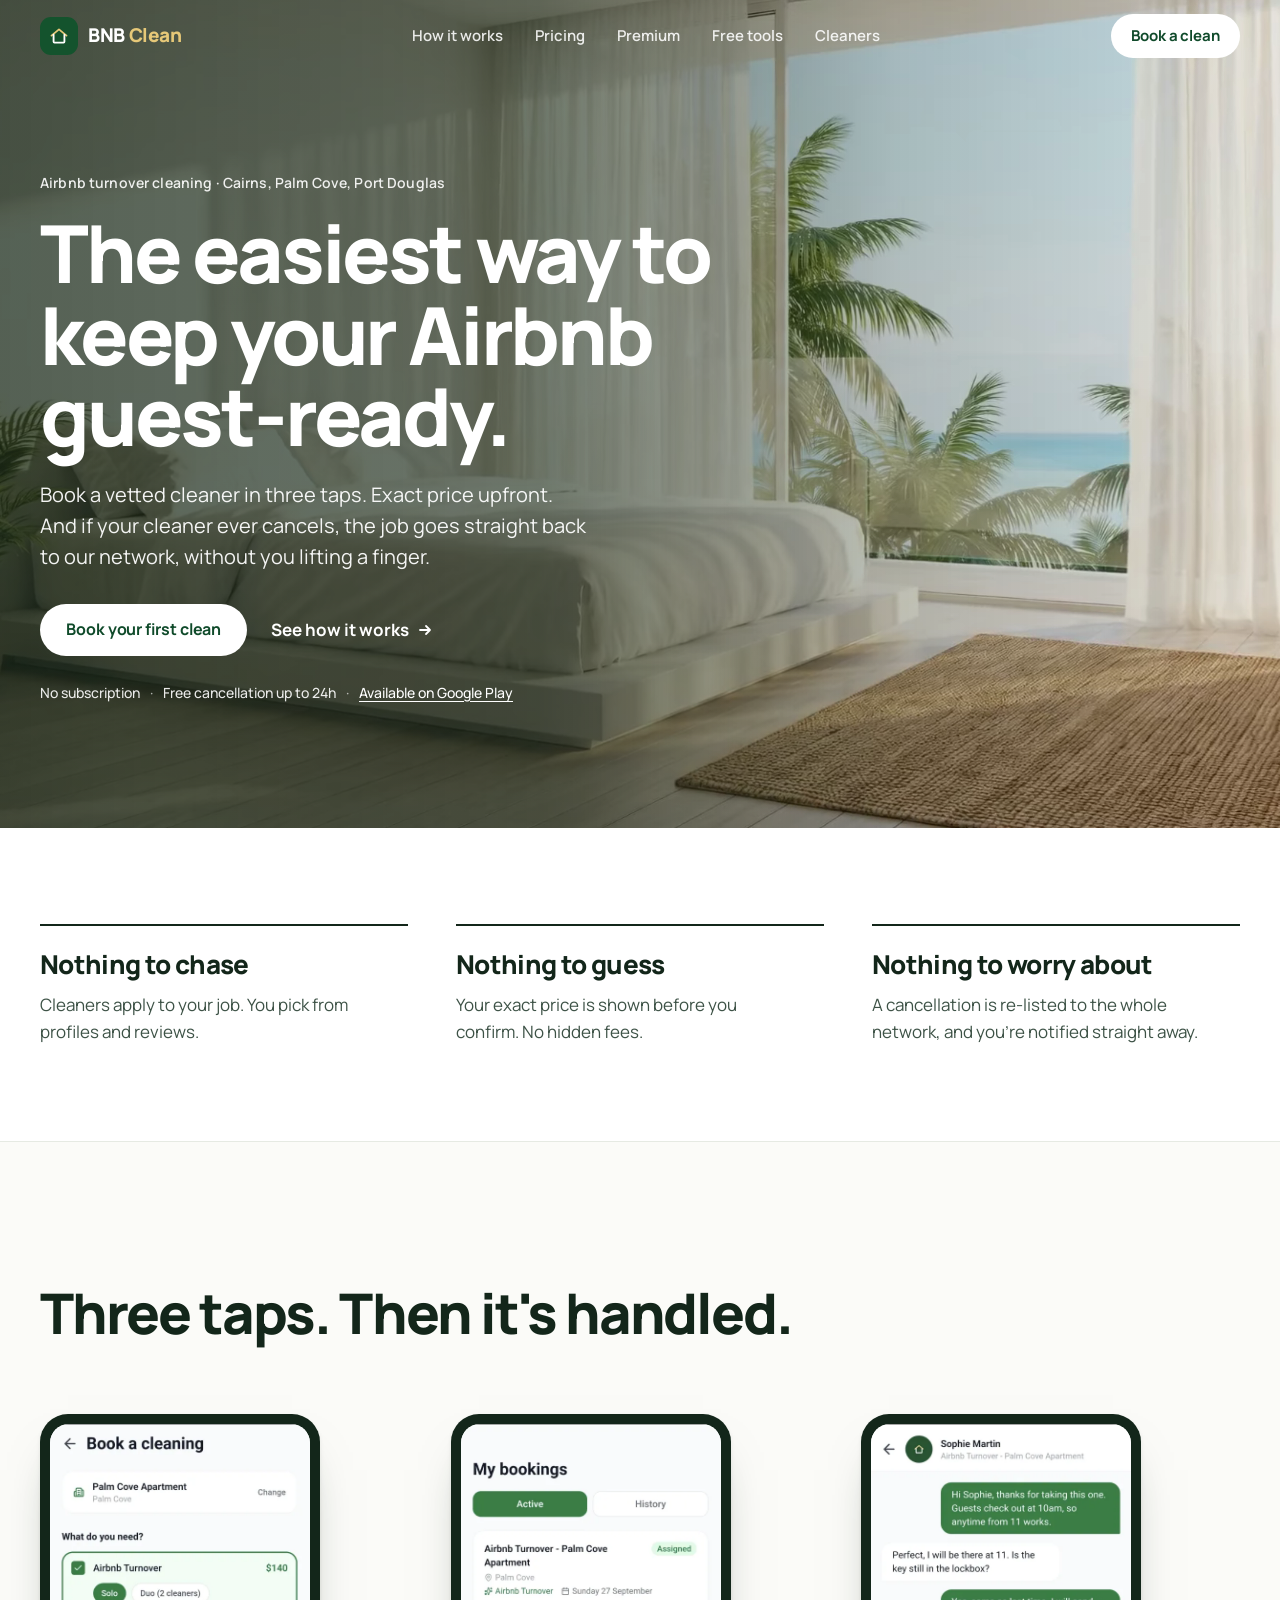
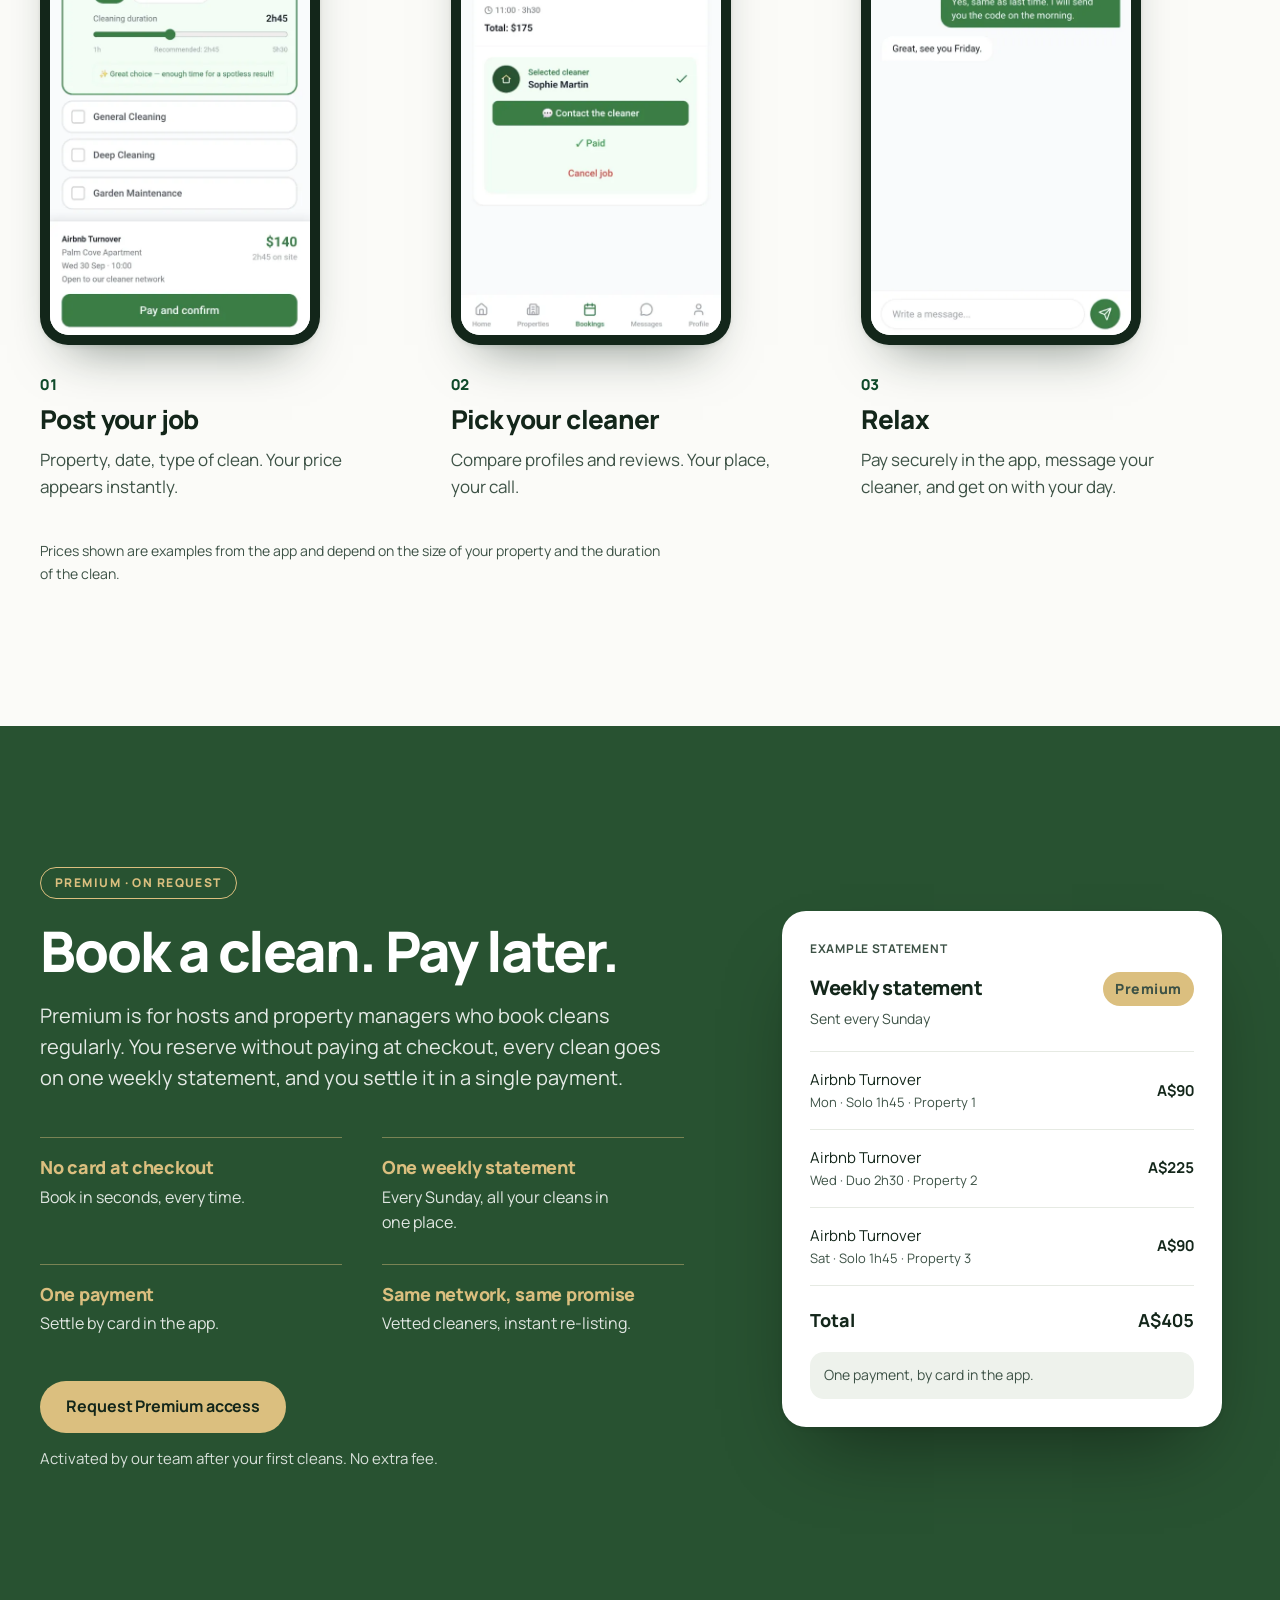
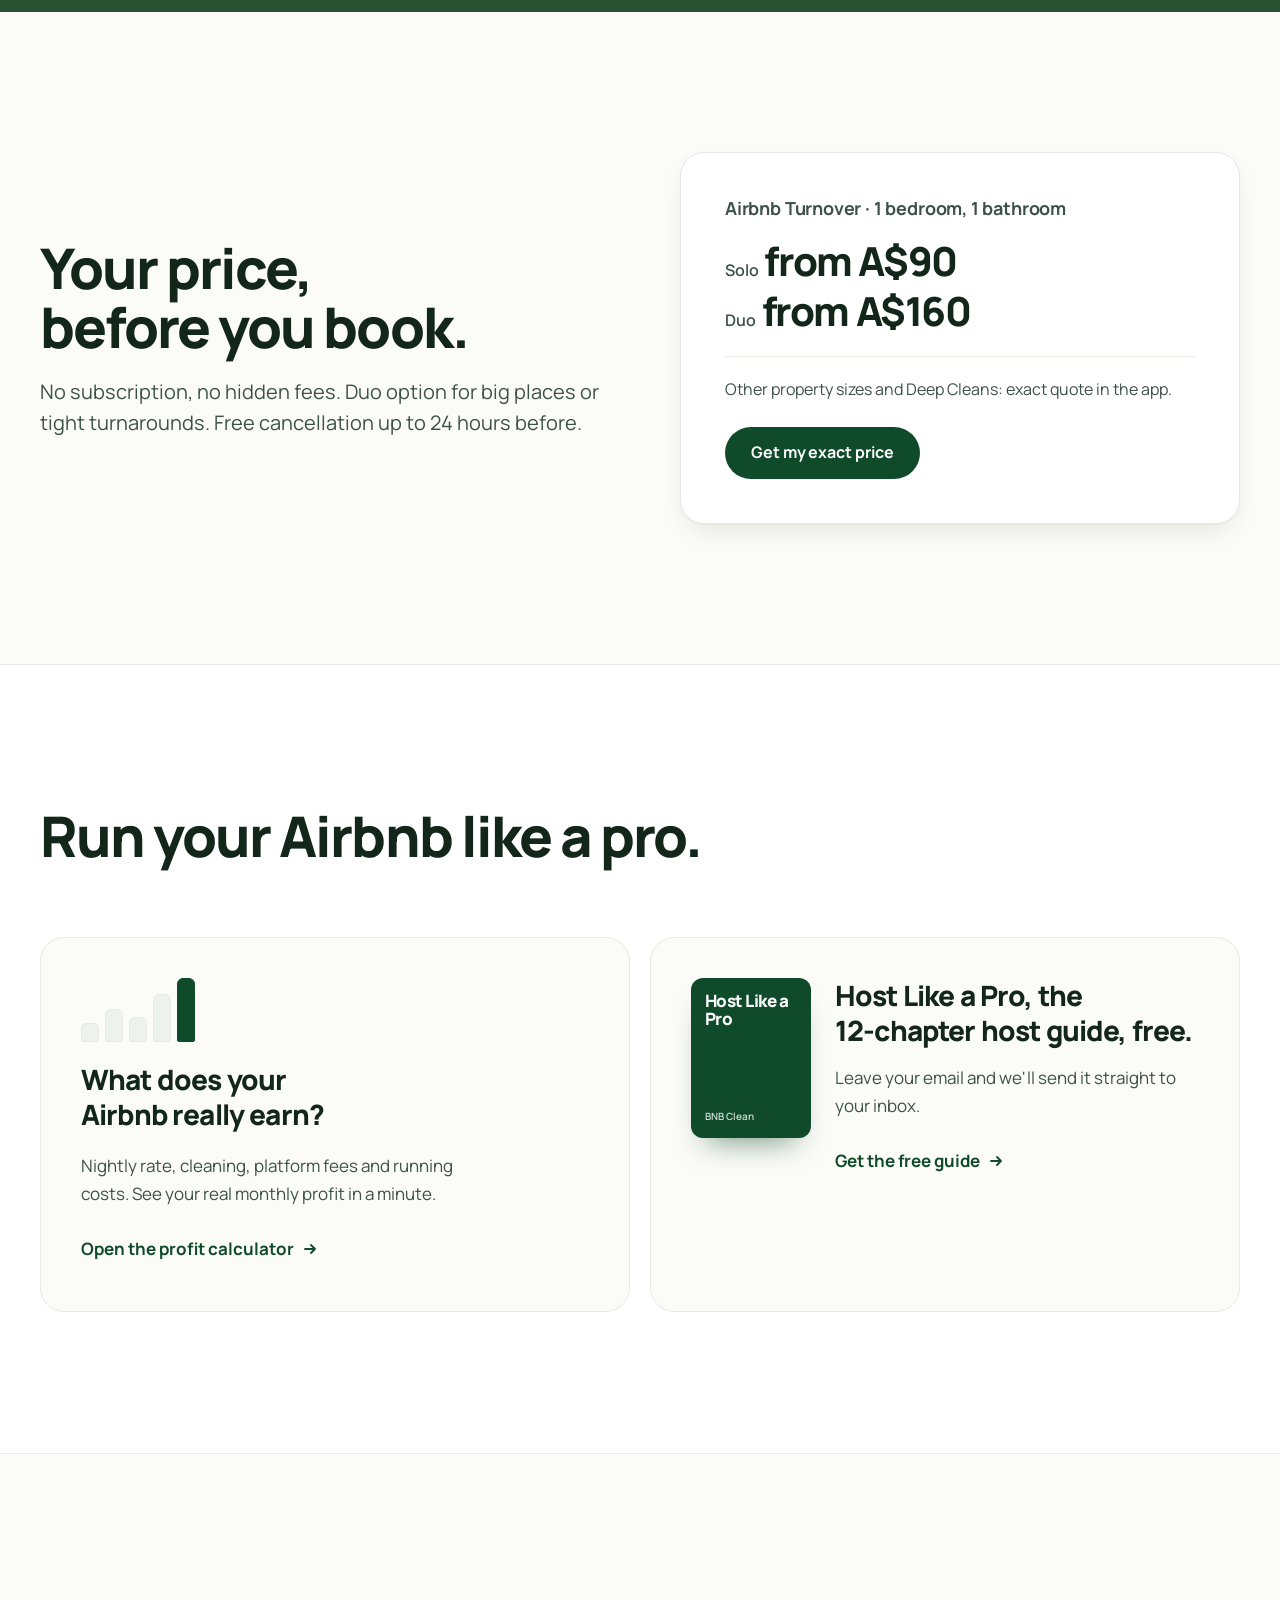
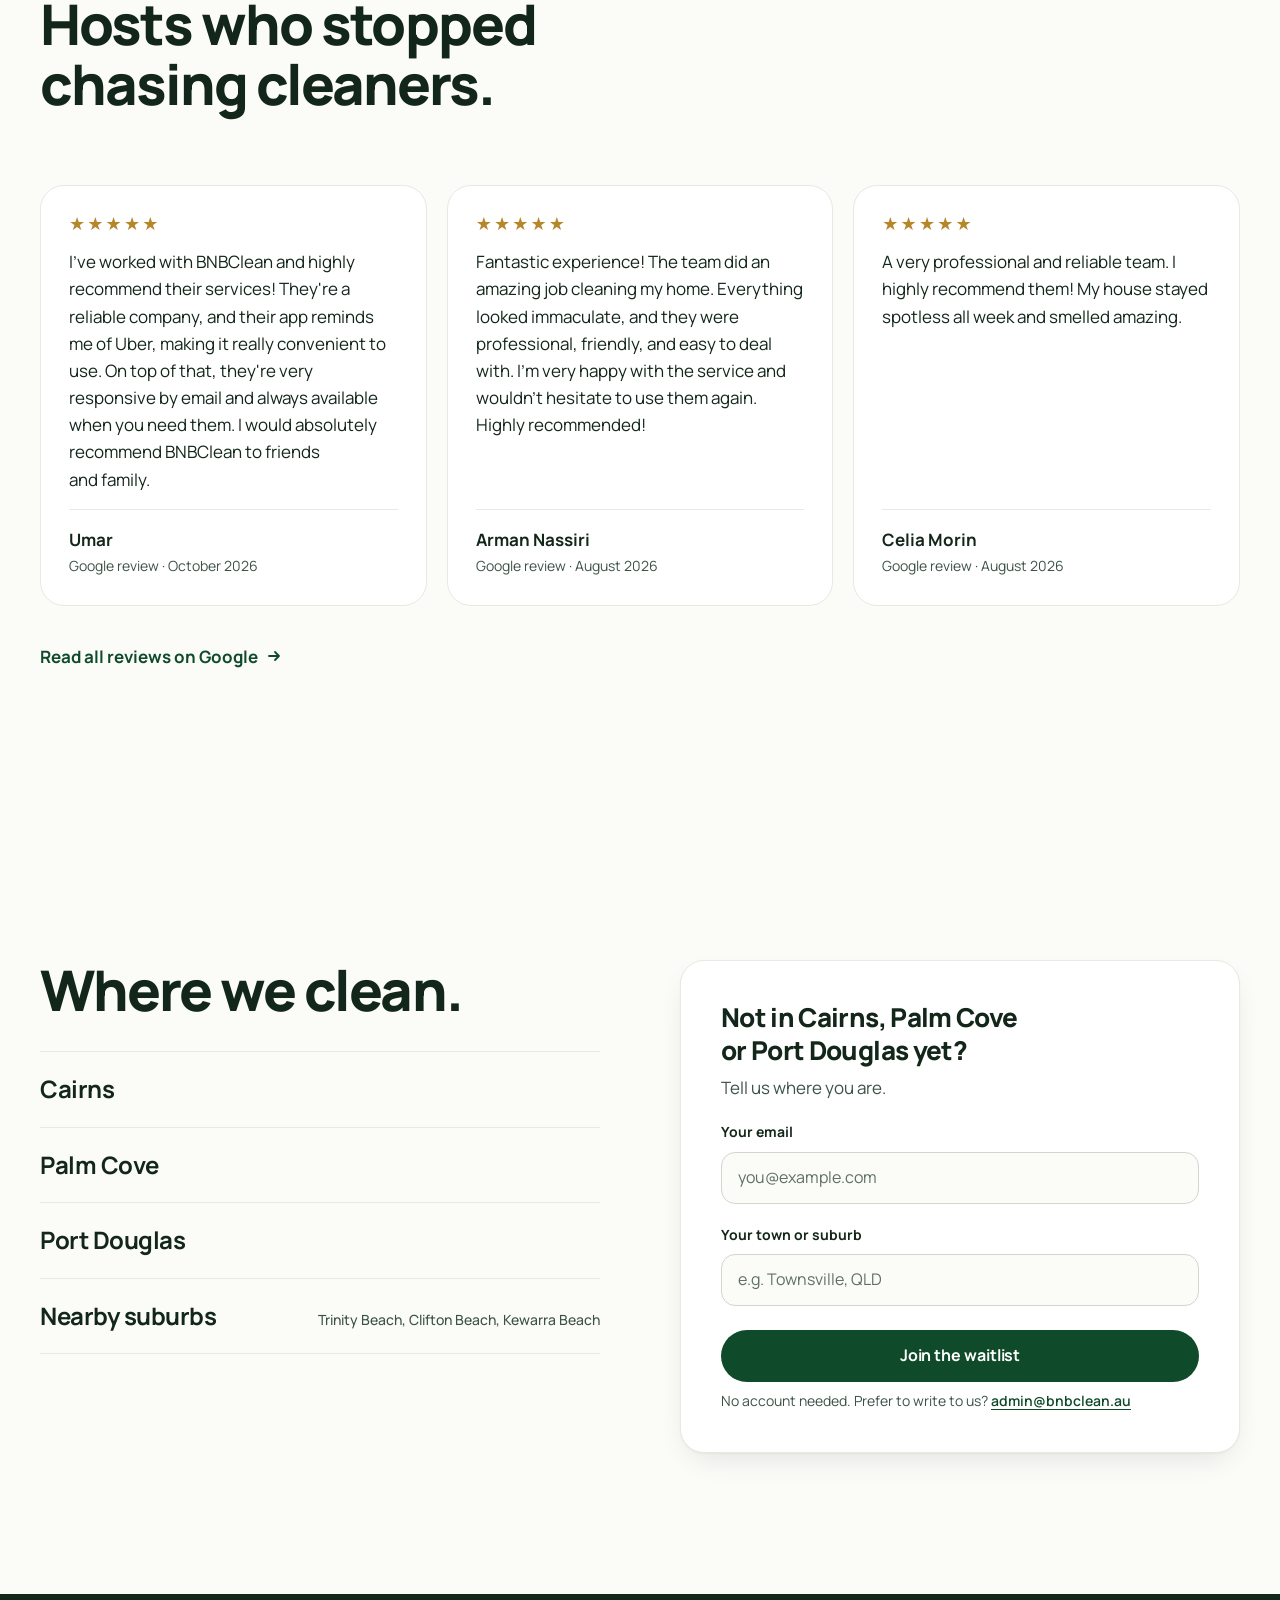
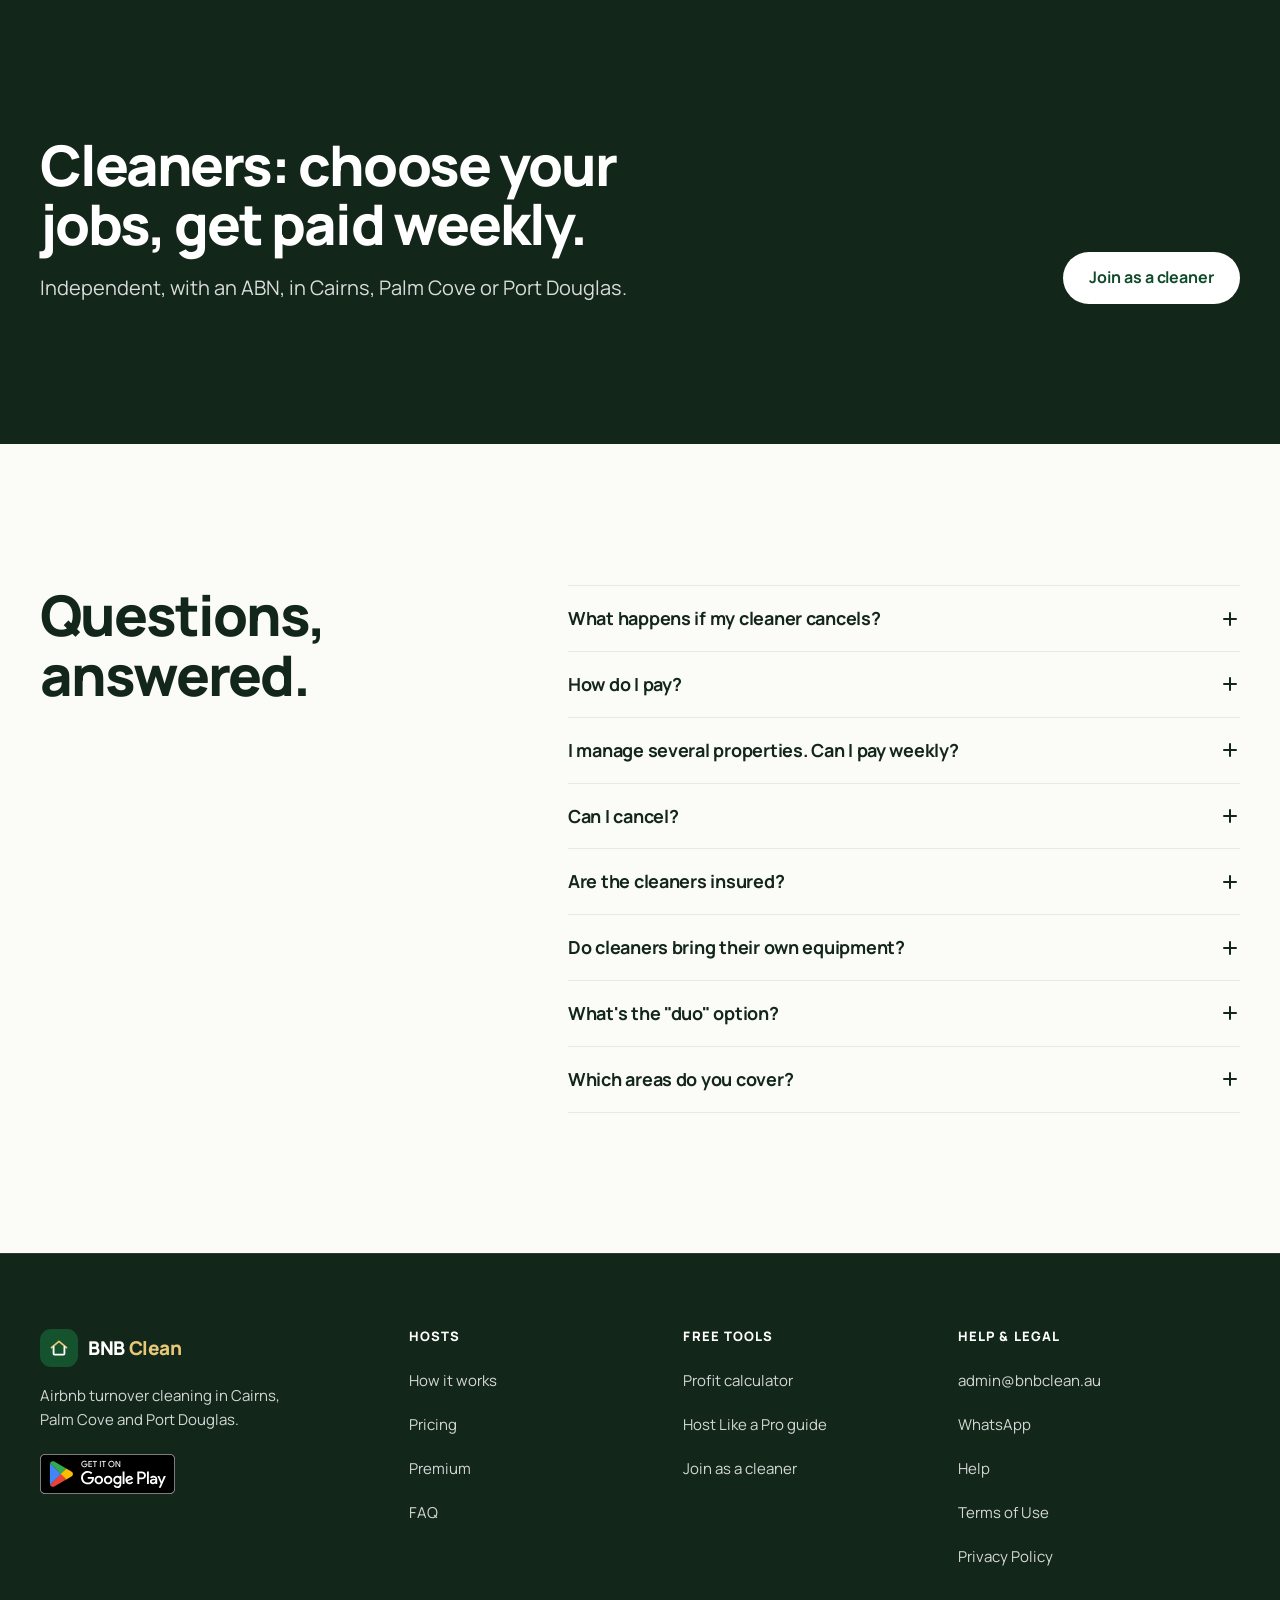
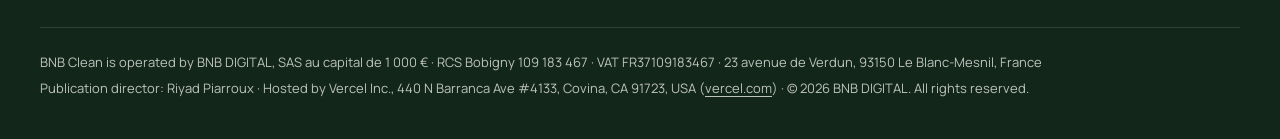
==== commit f8769037: "Section avis : trois avis Google réels - Section #proof activée (data-hidden-until-real retiré), tit" ====
--- a/index.html
+++ b/index.html
@@ -259,19 +259,30 @@
   </div>
 </section>
 
-<!-- ============ PROOF (hidden until real reviews exist) ============ -->
-<!-- Fill in real reviews only, then remove data-hidden-until-real from this section. -->
-<section class="section" id="proof" data-hidden-until-real="true">
+<!-- ============ PROOF (real Google reviews) ============ -->
+<section class="section" id="proof">
   <div class="wrap">
     <div class="section-head">
       <h2>Hosts who stopped chasing cleaners.</h2>
-      <p class="lead" data-hidden-until-real="true">[X.X ★ on Google · N reviews] [À FOURNIR]</p>
     </div>
     <div class="reviews">
-      <figure class="review" data-hidden-until-real="true"><blockquote>[Review 1 · À FOURNIR]</blockquote><figcaption>[Name, suburb · À FOURNIR]</figcaption></figure>
-      <figure class="review" data-hidden-until-real="true"><blockquote>[Review 2 · À FOURNIR]</blockquote><figcaption>[Name, suburb · À FOURNIR]</figcaption></figure>
-      <figure class="review" data-hidden-until-real="true"><blockquote>[Review 3 · À FOURNIR]</blockquote><figcaption>[Name, suburb · À FOURNIR]</figcaption></figure>
-    </div>
+      <figure class="review">
+        <p class="review-stars" role="img" aria-label="Rated 5 out of 5">★★★★★</p>
+        <blockquote><p>I've worked with BNBClean and highly recommend their services! They're a reliable company, and their app reminds me of Uber, making it really convenient to use. On top of that, they're very responsive by email and always available when you need them. I would absolutely recommend BNBClean to friends and family.</p></blockquote>
+        <figcaption><strong>Umar</strong><span>Google review · October 2026</span></figcaption>
+      </figure>
+      <figure class="review">
+        <p class="review-stars" role="img" aria-label="Rated 5 out of 5">★★★★★</p>
+        <blockquote><p>Fantastic experience! The team did an amazing job cleaning my home. Everything looked immaculate, and they were professional, friendly, and easy to deal with. I'm very happy with the service and wouldn't hesitate to use them again. Highly recommended!</p></blockquote>
+        <figcaption><strong>Arman Nassiri</strong><span>Google review · August 2026</span></figcaption>
+      </figure>
+      <figure class="review">
+        <p class="review-stars" role="img" aria-label="Rated 5 out of 5">★★★★★</p>
+        <blockquote><p>A very professional and reliable team. I highly recommend them! My house stayed spotless all week and smelled amazing.</p></blockquote>
+        <figcaption><strong>Celia Morin</strong><span>Google review · August 2026</span></figcaption>
+      </figure>
+    </div>
+    <p class="reviews-more"><a class="link-arrow" href="https://share.google/G1mapNPcvI2kSUXNo" target="_blank" rel="noopener"><span>Read all reviews on Google</span><svg width="16" height="16" viewBox="0 0 16 16" aria-hidden="true"><path d="M3 8h10M9 4l4 4-4 4" fill="none" stroke="currentColor" stroke-width="1.8" stroke-linecap="round" stroke-linejoin="round"/></svg></a></p>
   </div>
 </section>
 
--- a/assets/site.css
+++ b/assets/site.css
@@ -252,6 +252,14 @@
 .reviews{display:grid;gap:20px}
 .review{background:var(--surface);border:1px solid var(--line);border-radius:var(--r-card);padding:28px}
 @media(min-width:820px){.reviews{grid-template-columns:repeat(3,1fr)}}
+.review{display:flex;flex-direction:column;gap:16px;margin:0}
+.review-stars{color:#b5862a;font-size:18px;letter-spacing:.12em;line-height:1}
+.review blockquote{margin:0;flex:1}
+.review blockquote p{color:var(--ink);font-size:17px;line-height:1.6}
+.review figcaption{display:flex;flex-direction:column;gap:2px;padding-top:16px;border-top:1px solid var(--line)}
+.review figcaption strong{font-weight:700;color:var(--ink)}
+.review figcaption span{font-size:14px;color:var(--ink-2)}
+.reviews-more{margin-top:28px}
 
 /* ---------- Area + waitlist ---------- */
 .area-grid{display:grid;gap:48px}
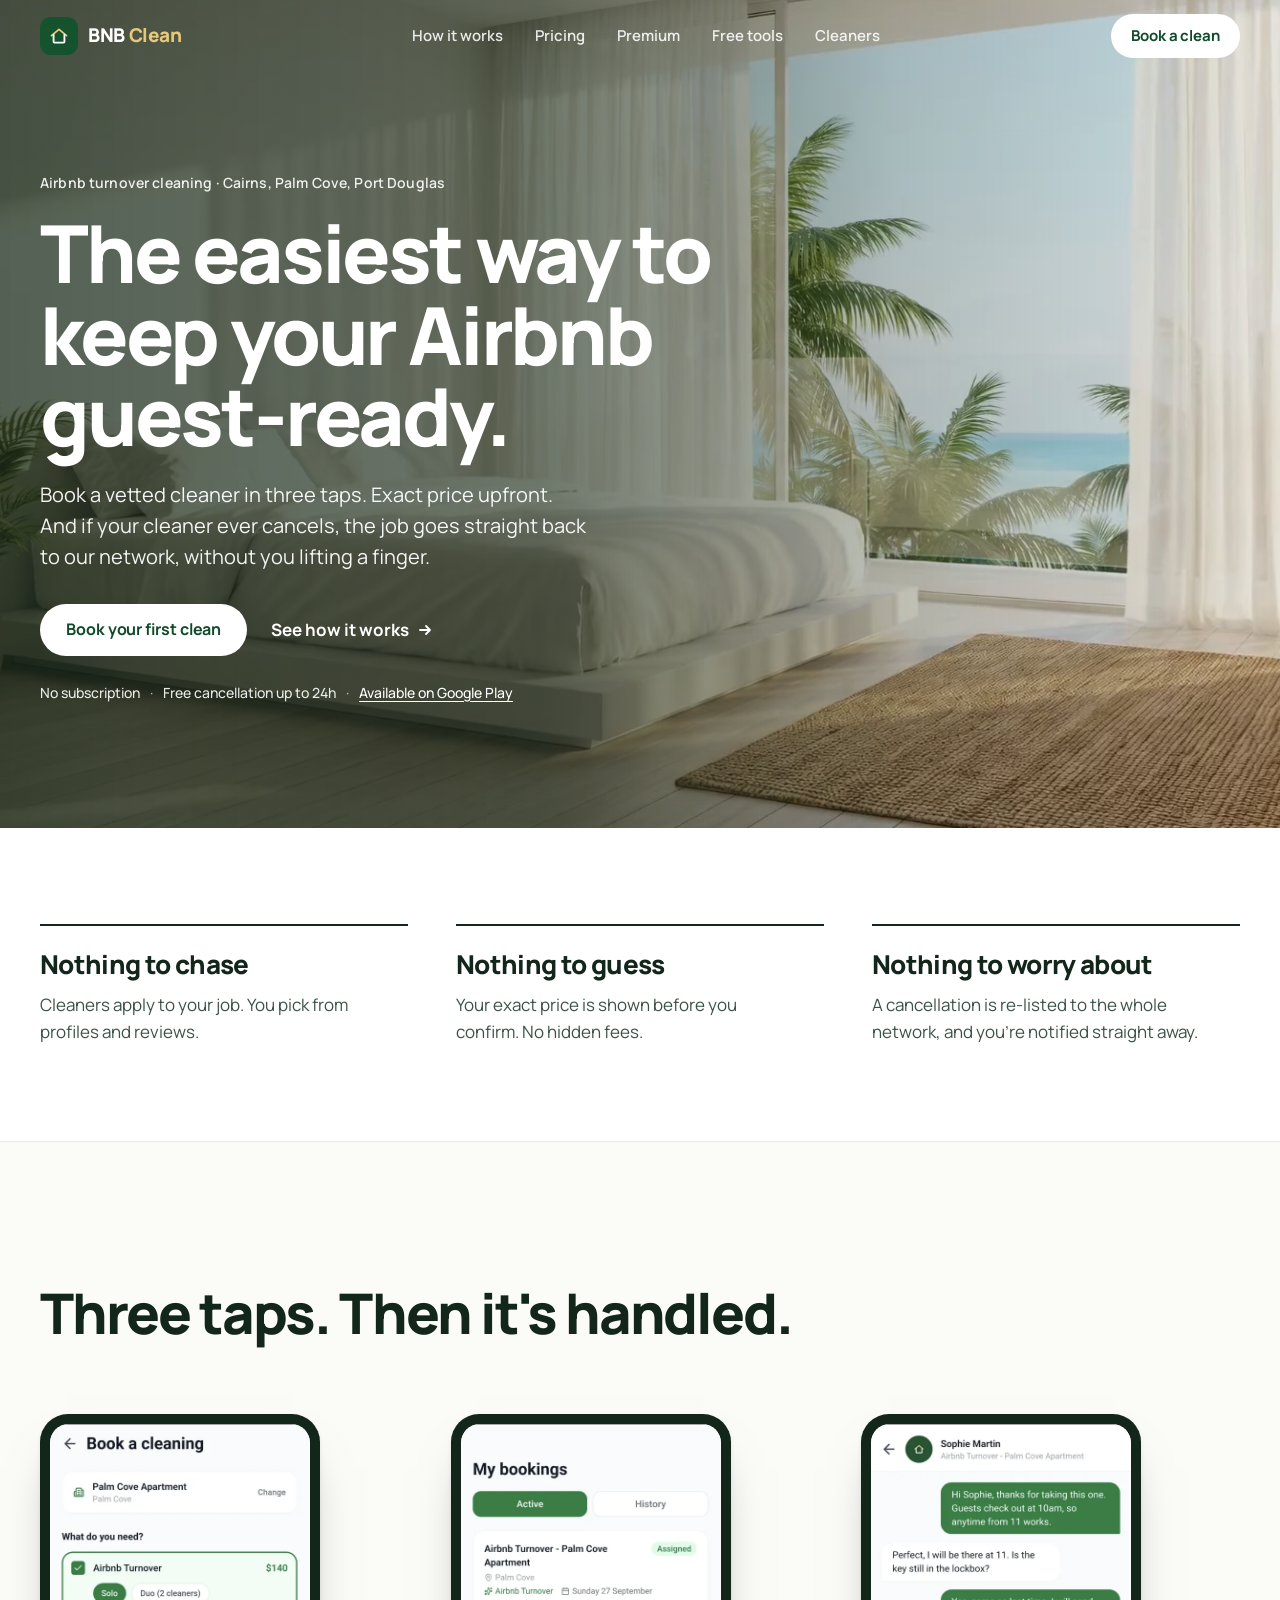
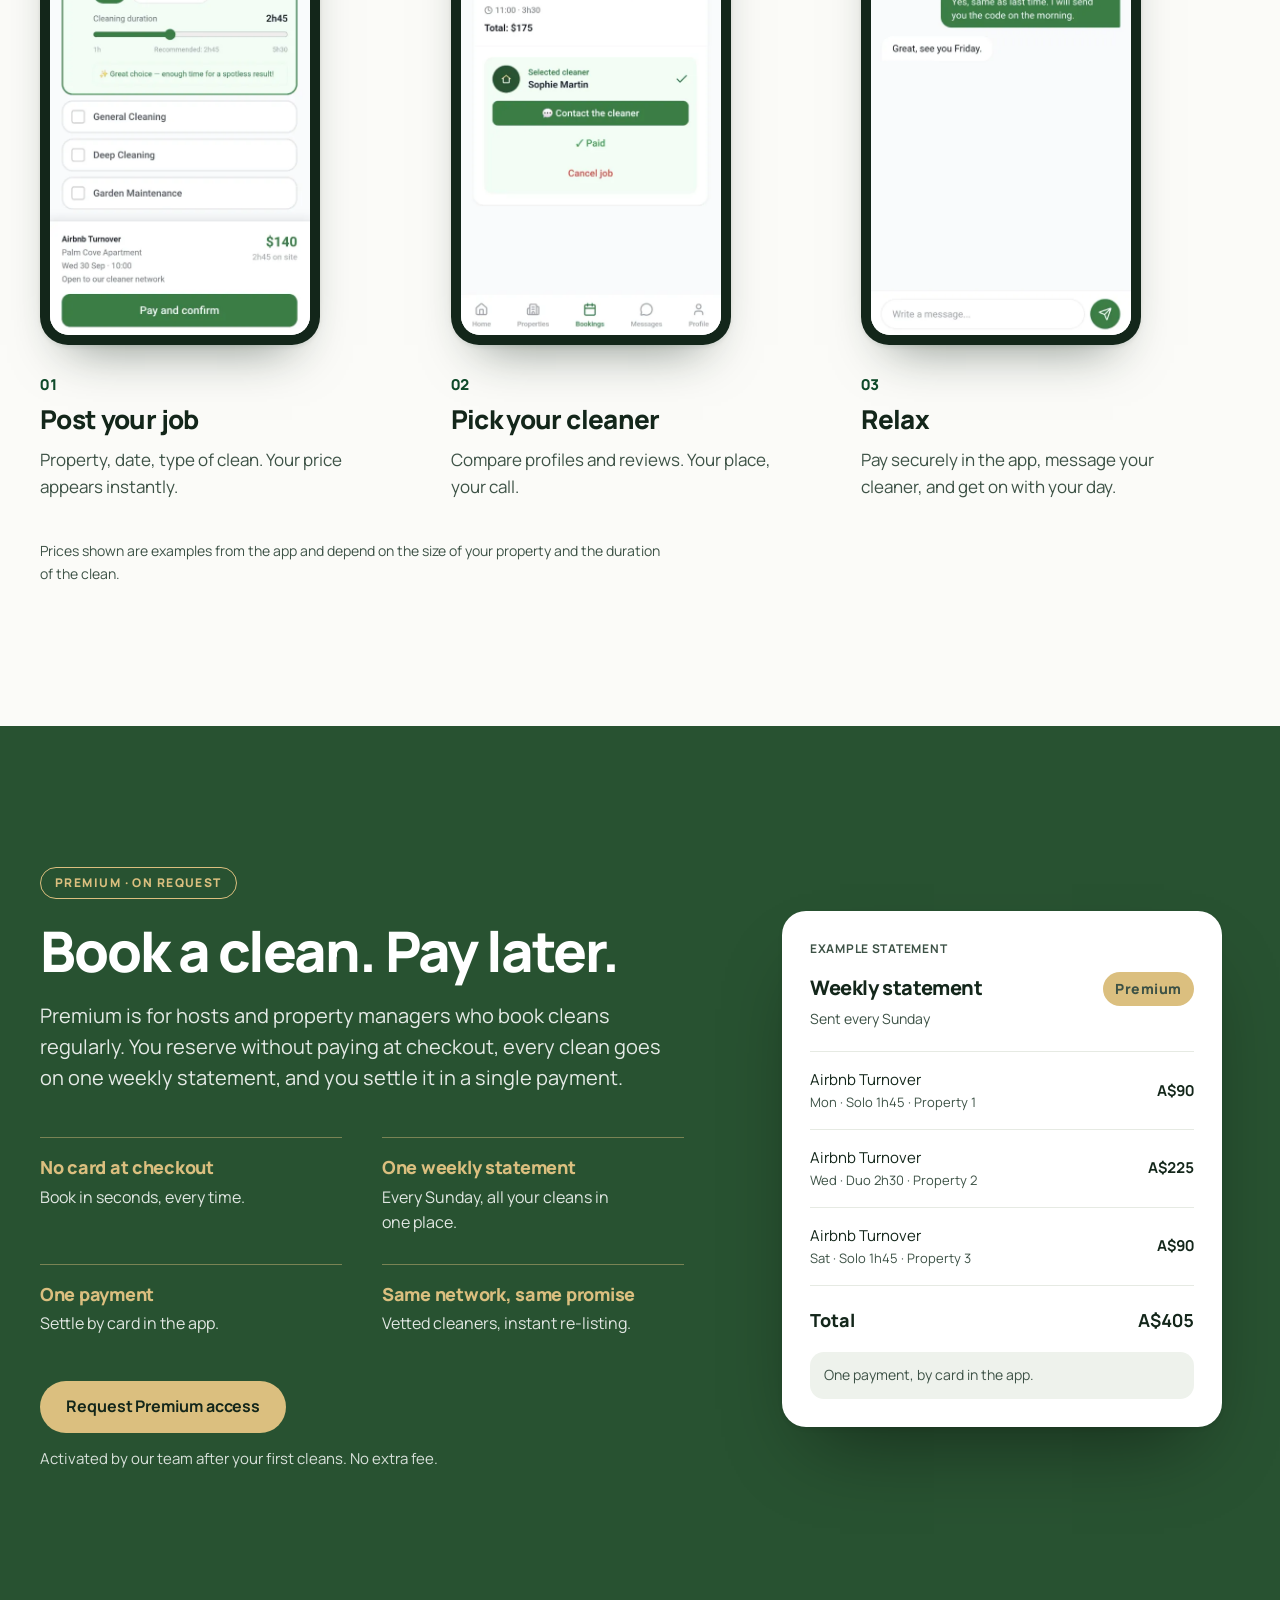
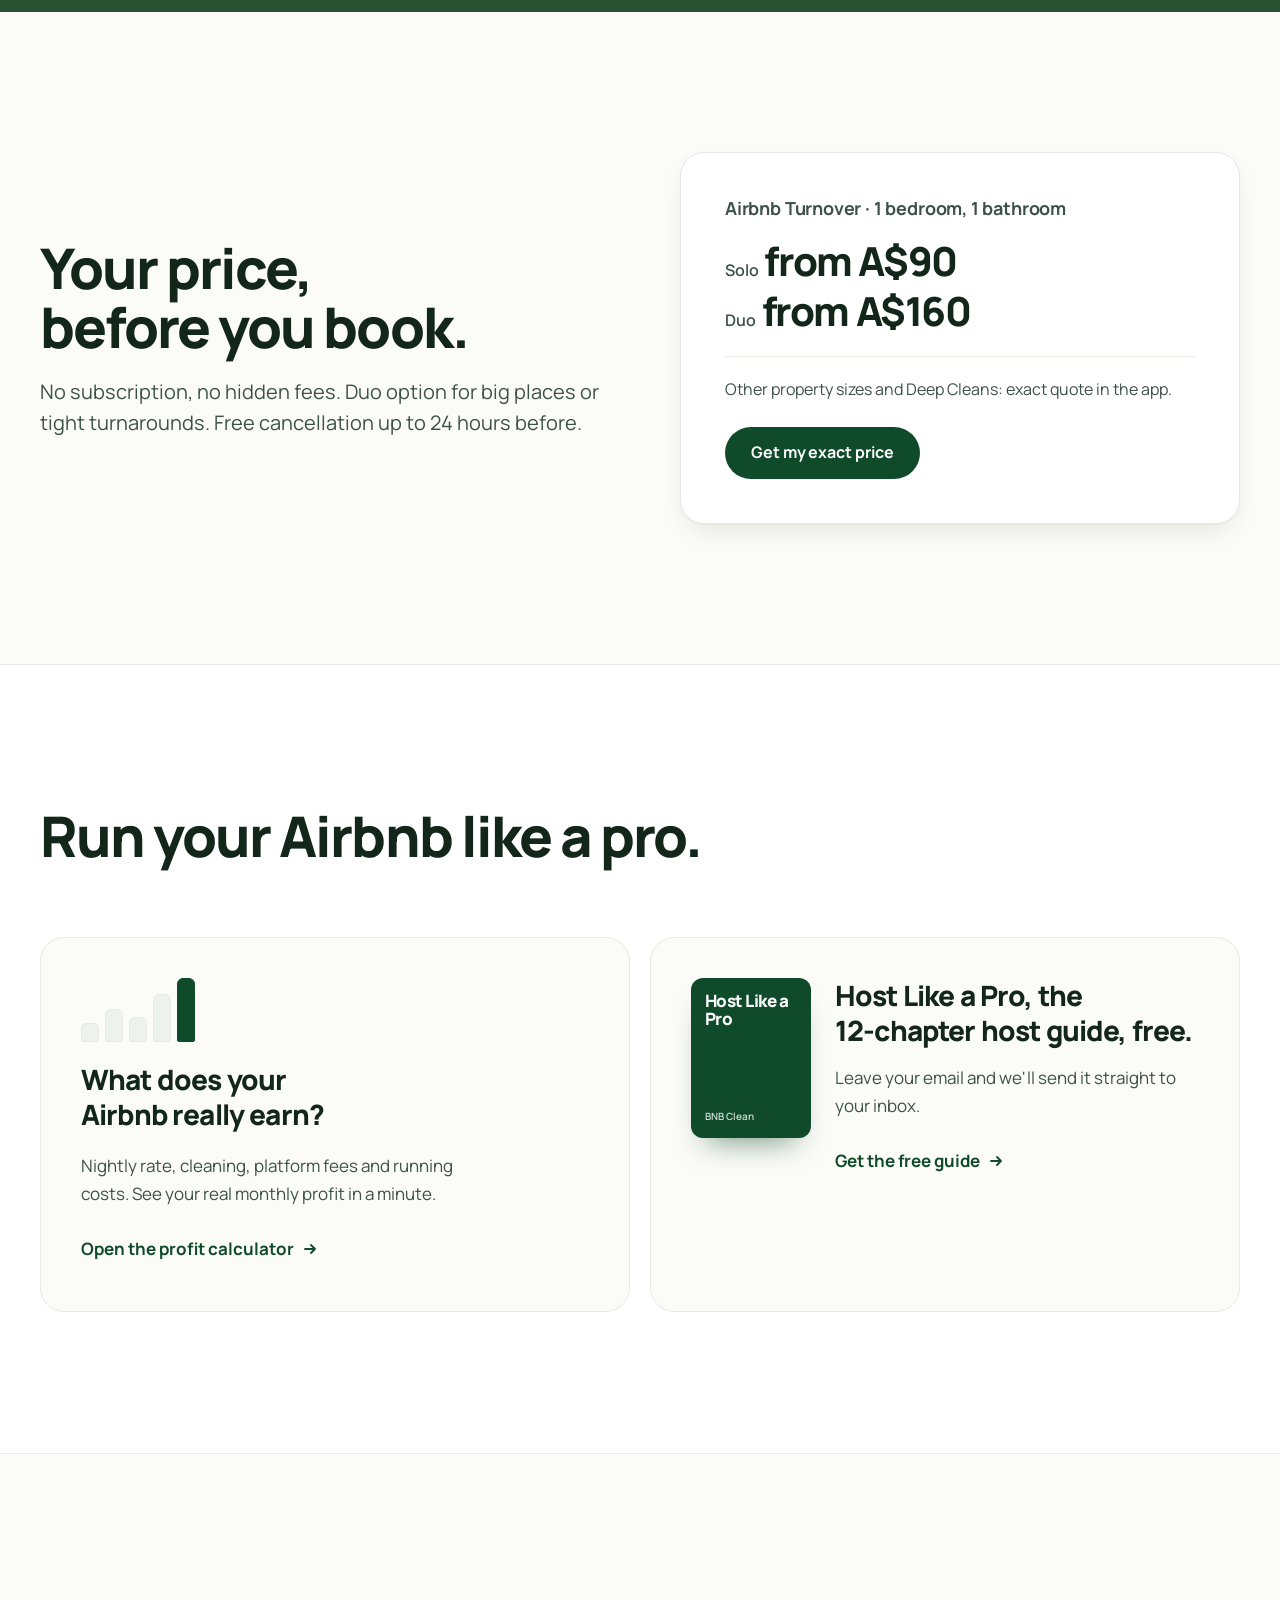
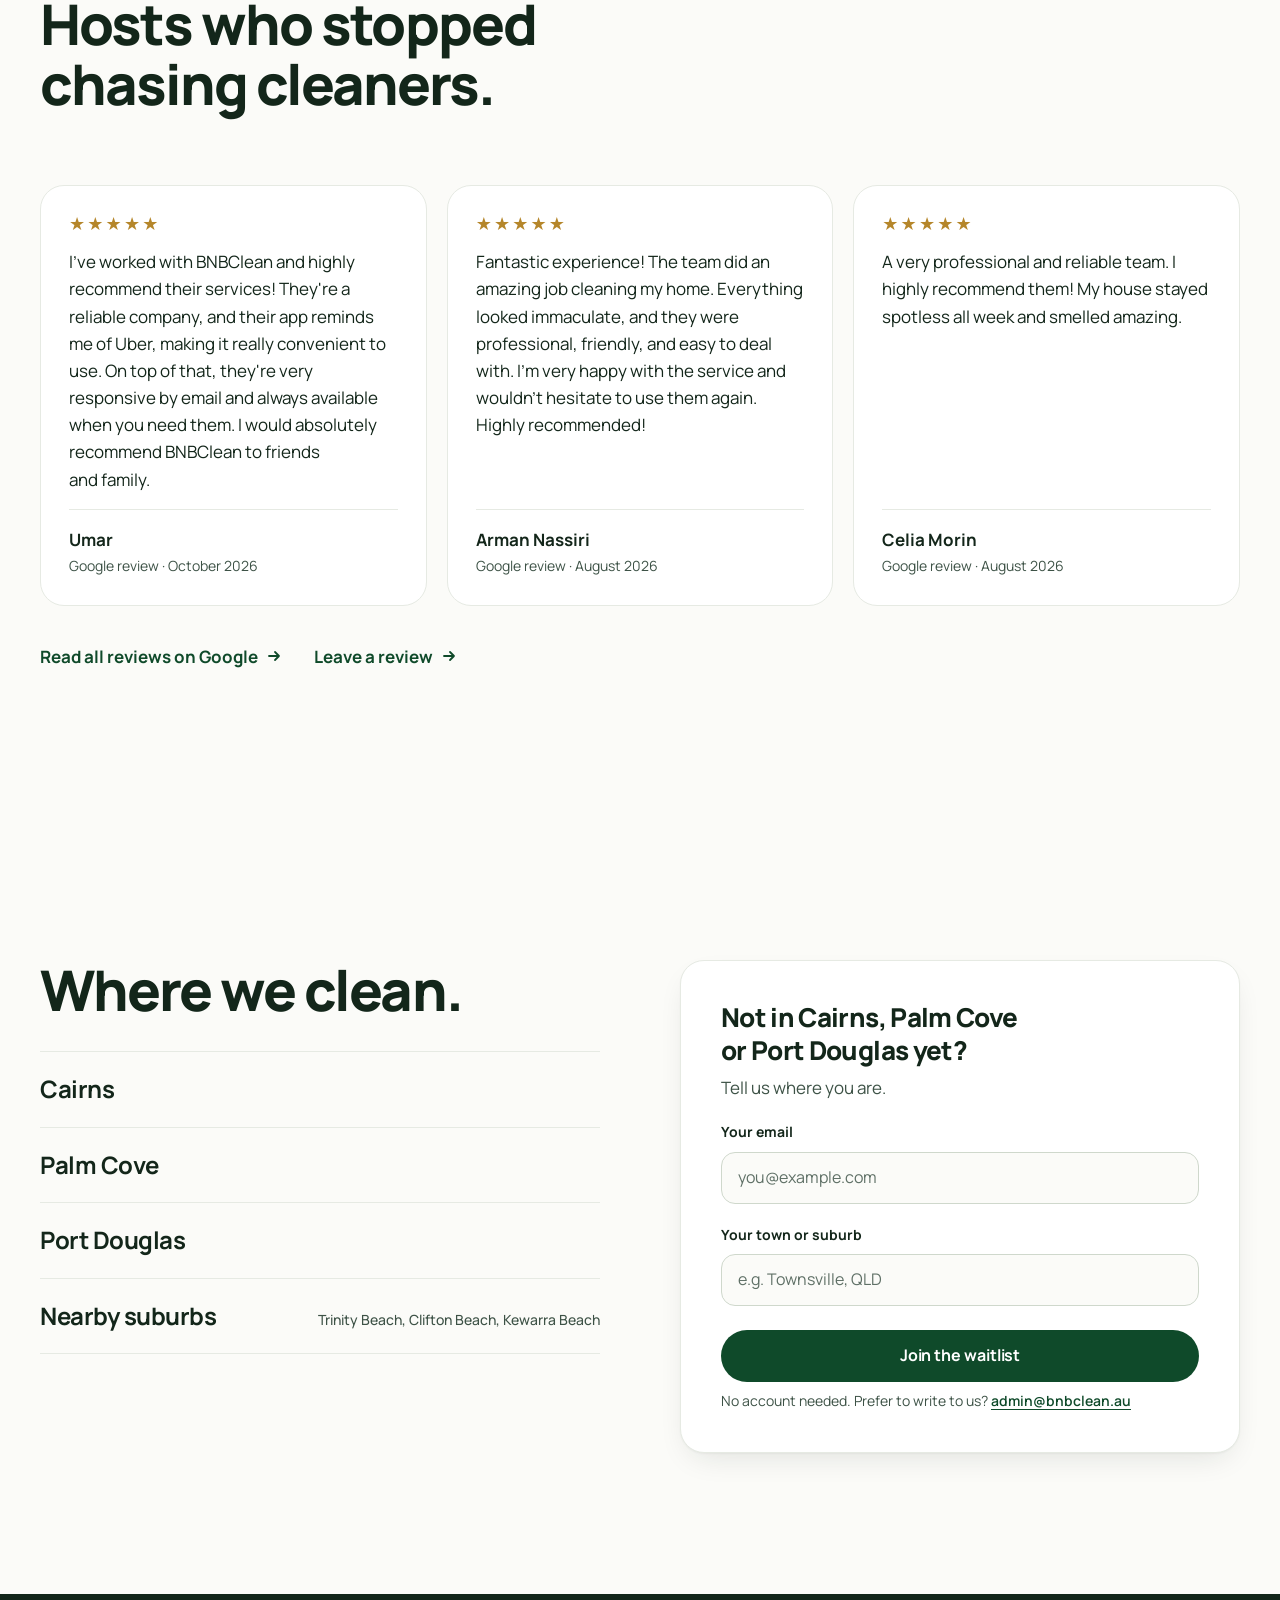
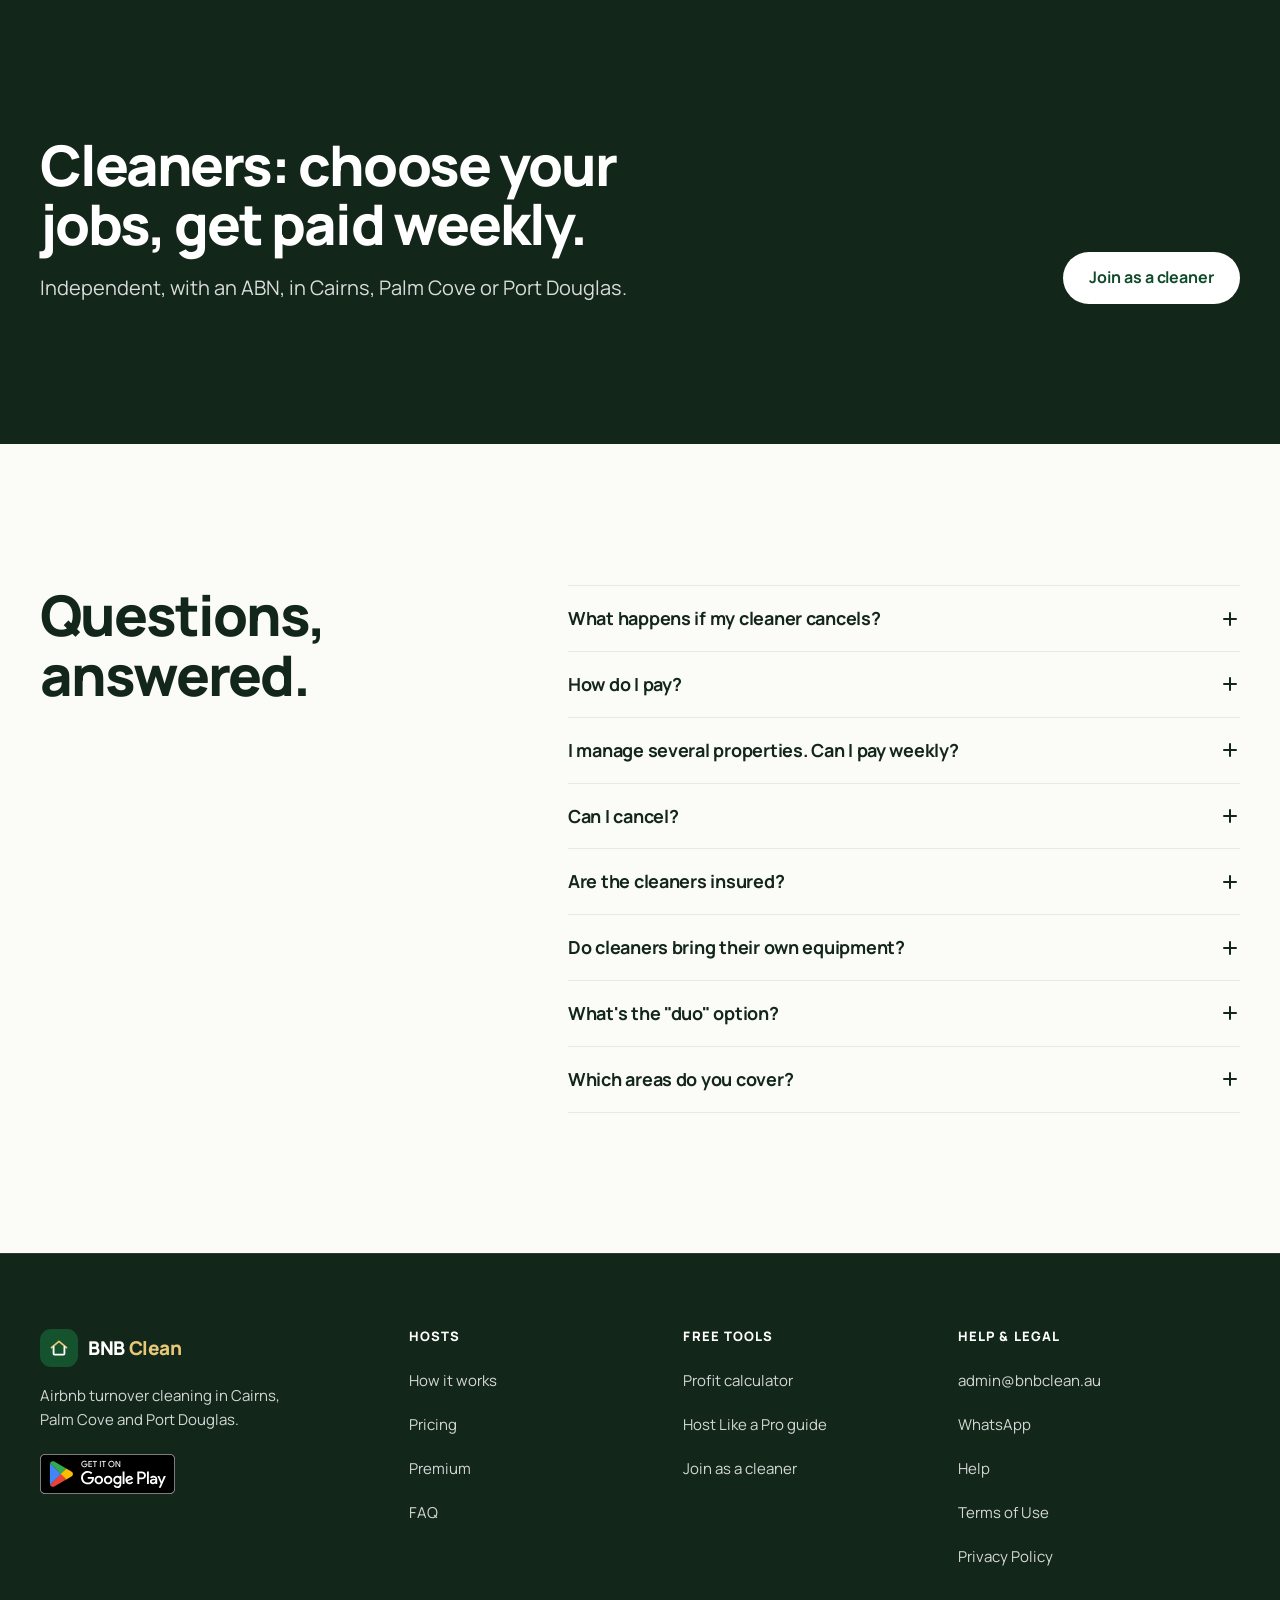
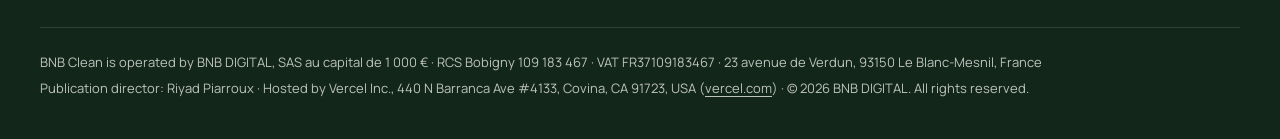
==== commit c51389ff: "Avis : lien Google g.page et lien « Leave a review » - « Read all reviews on Google » → https://g.pa" ====
--- a/index.html
+++ b/index.html
@@ -282,7 +282,10 @@
         <figcaption><strong>Celia Morin</strong><span>Google review · August 2026</span></figcaption>
       </figure>
     </div>
-    <p class="reviews-more"><a class="link-arrow" href="https://share.google/G1mapNPcvI2kSUXNo" target="_blank" rel="noopener"><span>Read all reviews on Google</span><svg width="16" height="16" viewBox="0 0 16 16" aria-hidden="true"><path d="M3 8h10M9 4l4 4-4 4" fill="none" stroke="currentColor" stroke-width="1.8" stroke-linecap="round" stroke-linejoin="round"/></svg></a></p>
+    <p class="reviews-more">
+      <a class="link-arrow" href="https://g.page/r/CaadyAft8m-8EBM" target="_blank" rel="noopener"><span>Read all reviews on Google</span><svg width="16" height="16" viewBox="0 0 16 16" aria-hidden="true"><path d="M3 8h10M9 4l4 4-4 4" fill="none" stroke="currentColor" stroke-width="1.8" stroke-linecap="round" stroke-linejoin="round"/></svg></a>
+      <a class="link-arrow" href="https://g.page/r/CaadyAft8m-8EBM/review" target="_blank" rel="noopener"><span>Leave a review</span><svg width="16" height="16" viewBox="0 0 16 16" aria-hidden="true"><path d="M3 8h10M9 4l4 4-4 4" fill="none" stroke="currentColor" stroke-width="1.8" stroke-linecap="round" stroke-linejoin="round"/></svg></a>
+    </p>
   </div>
 </section>
 
--- a/assets/site.css
+++ b/assets/site.css
@@ -259,7 +259,7 @@
 .review figcaption{display:flex;flex-direction:column;gap:2px;padding-top:16px;border-top:1px solid var(--line)}
 .review figcaption strong{font-weight:700;color:var(--ink)}
 .review figcaption span{font-size:14px;color:var(--ink-2)}
-.reviews-more{margin-top:28px}
+.reviews-more{margin-top:28px;display:flex;flex-wrap:wrap;column-gap:32px;row-gap:4px}
 
 /* ---------- Area + waitlist ---------- */
 .area-grid{display:grid;gap:48px}
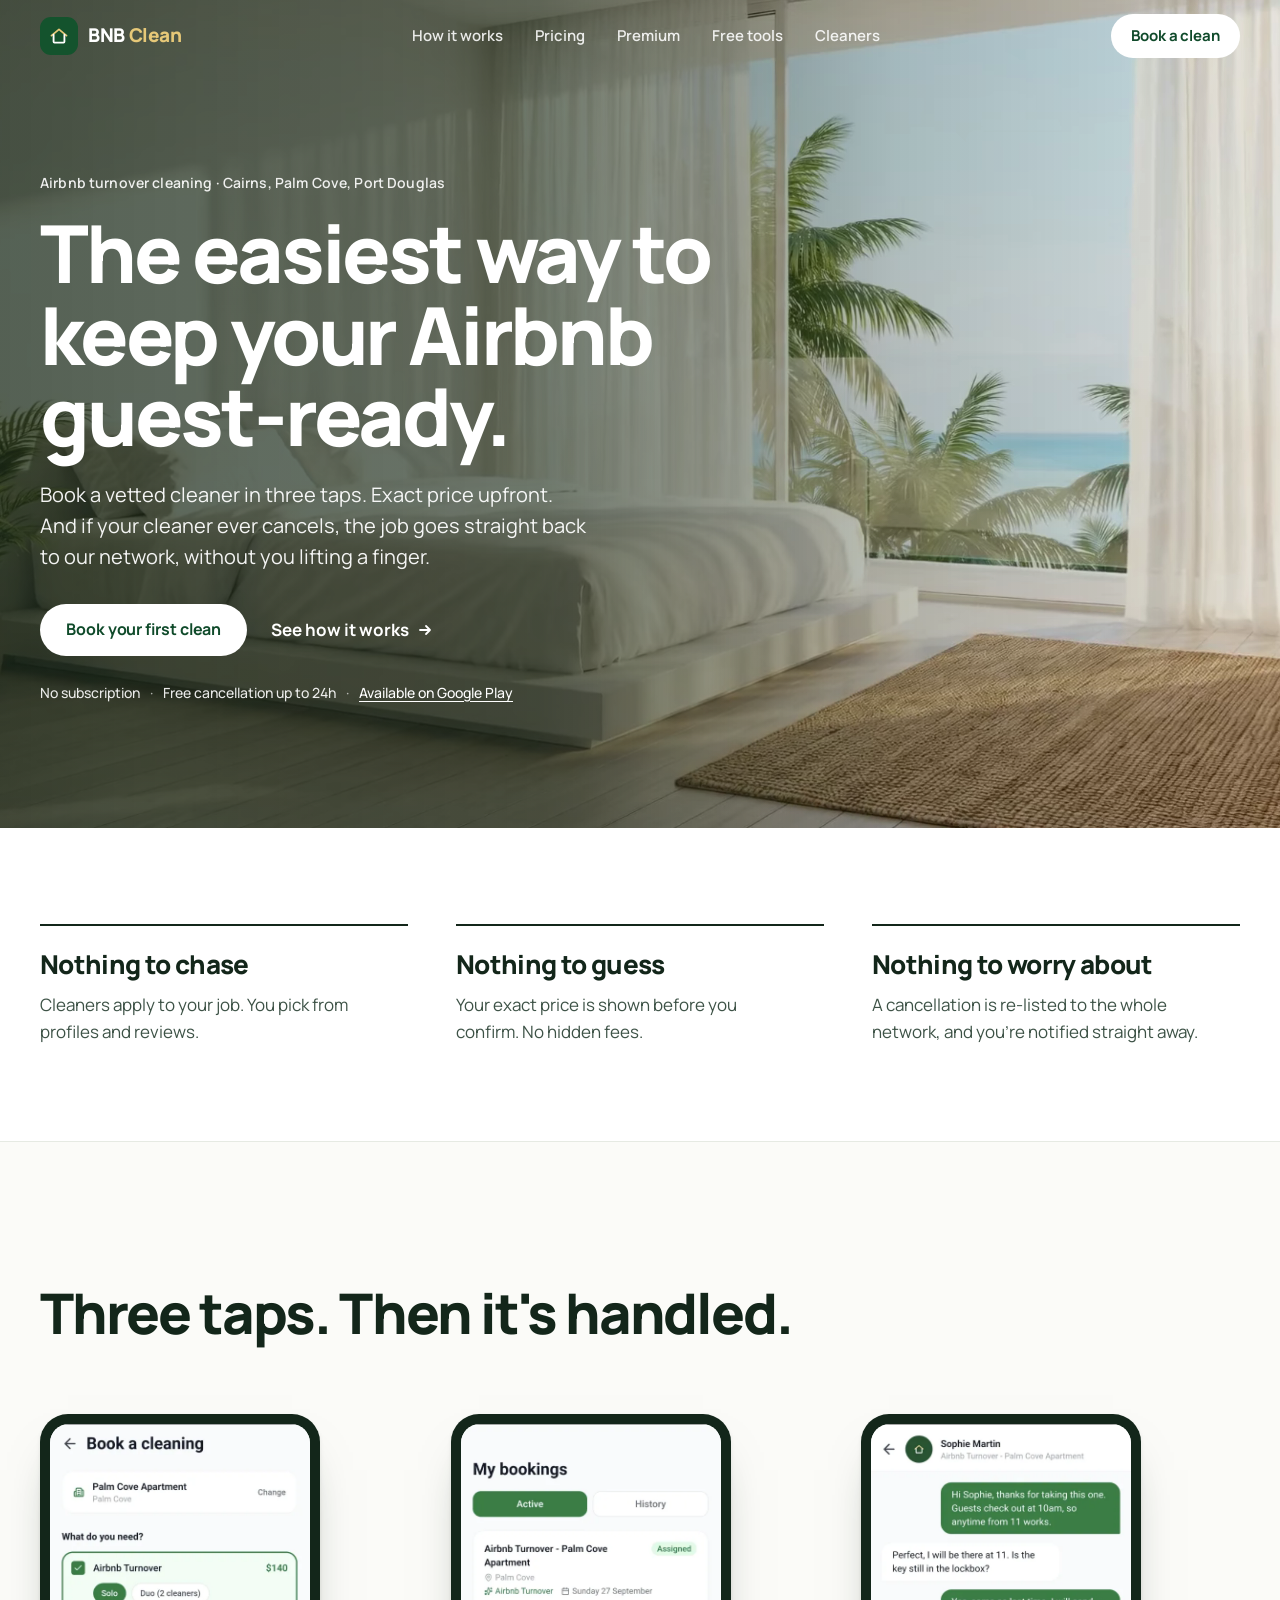
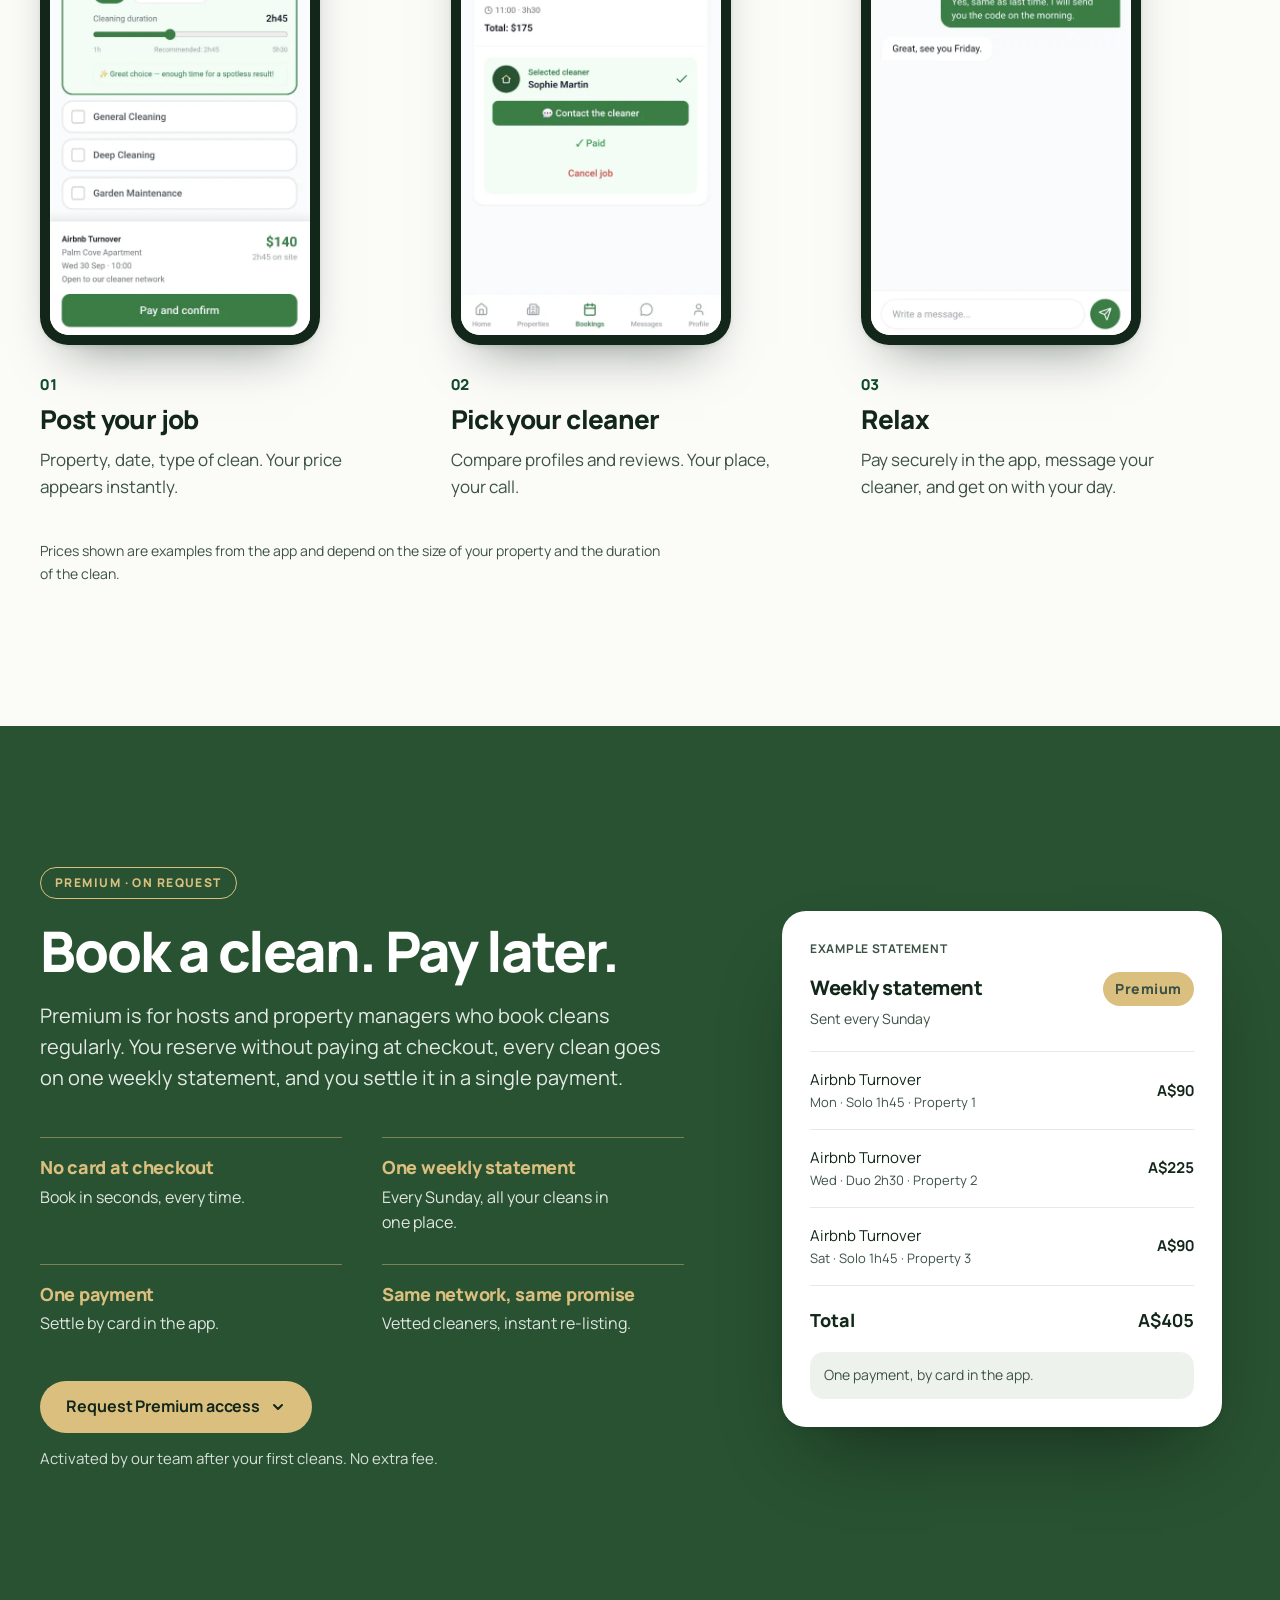
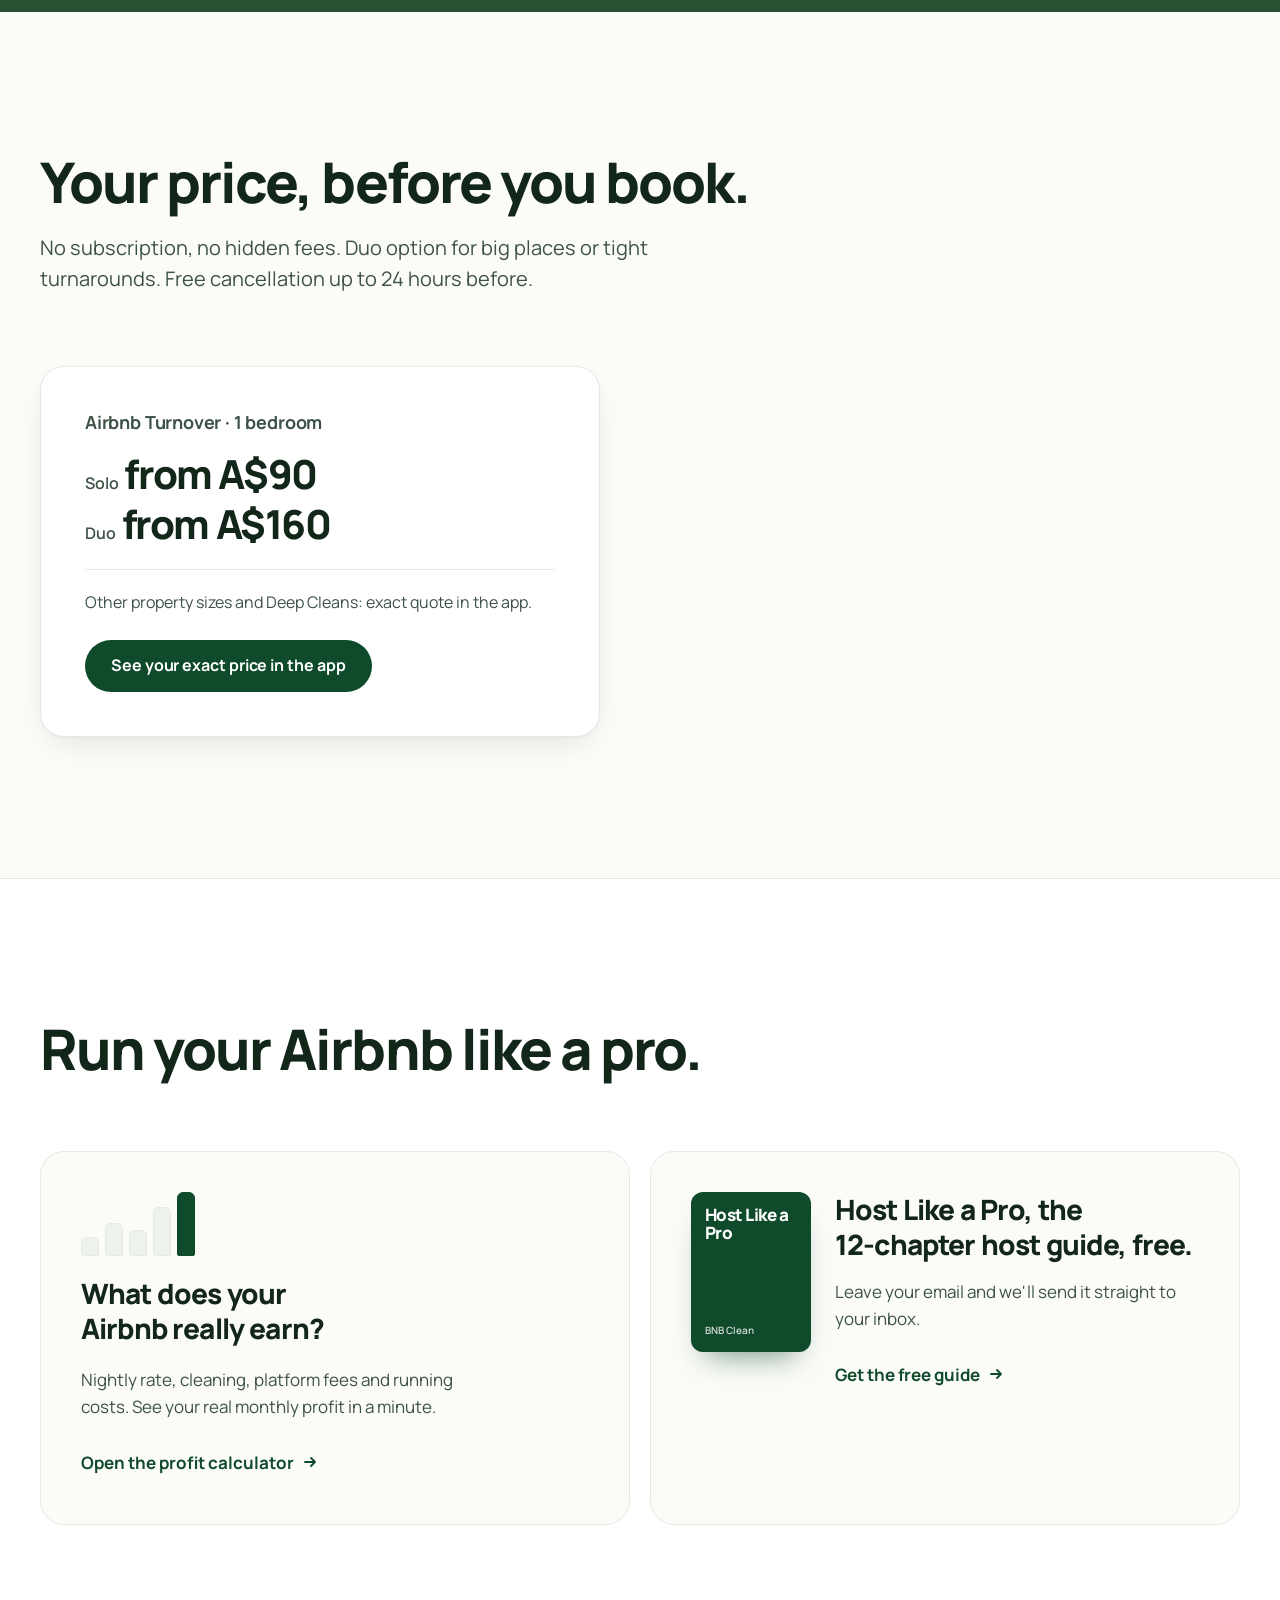
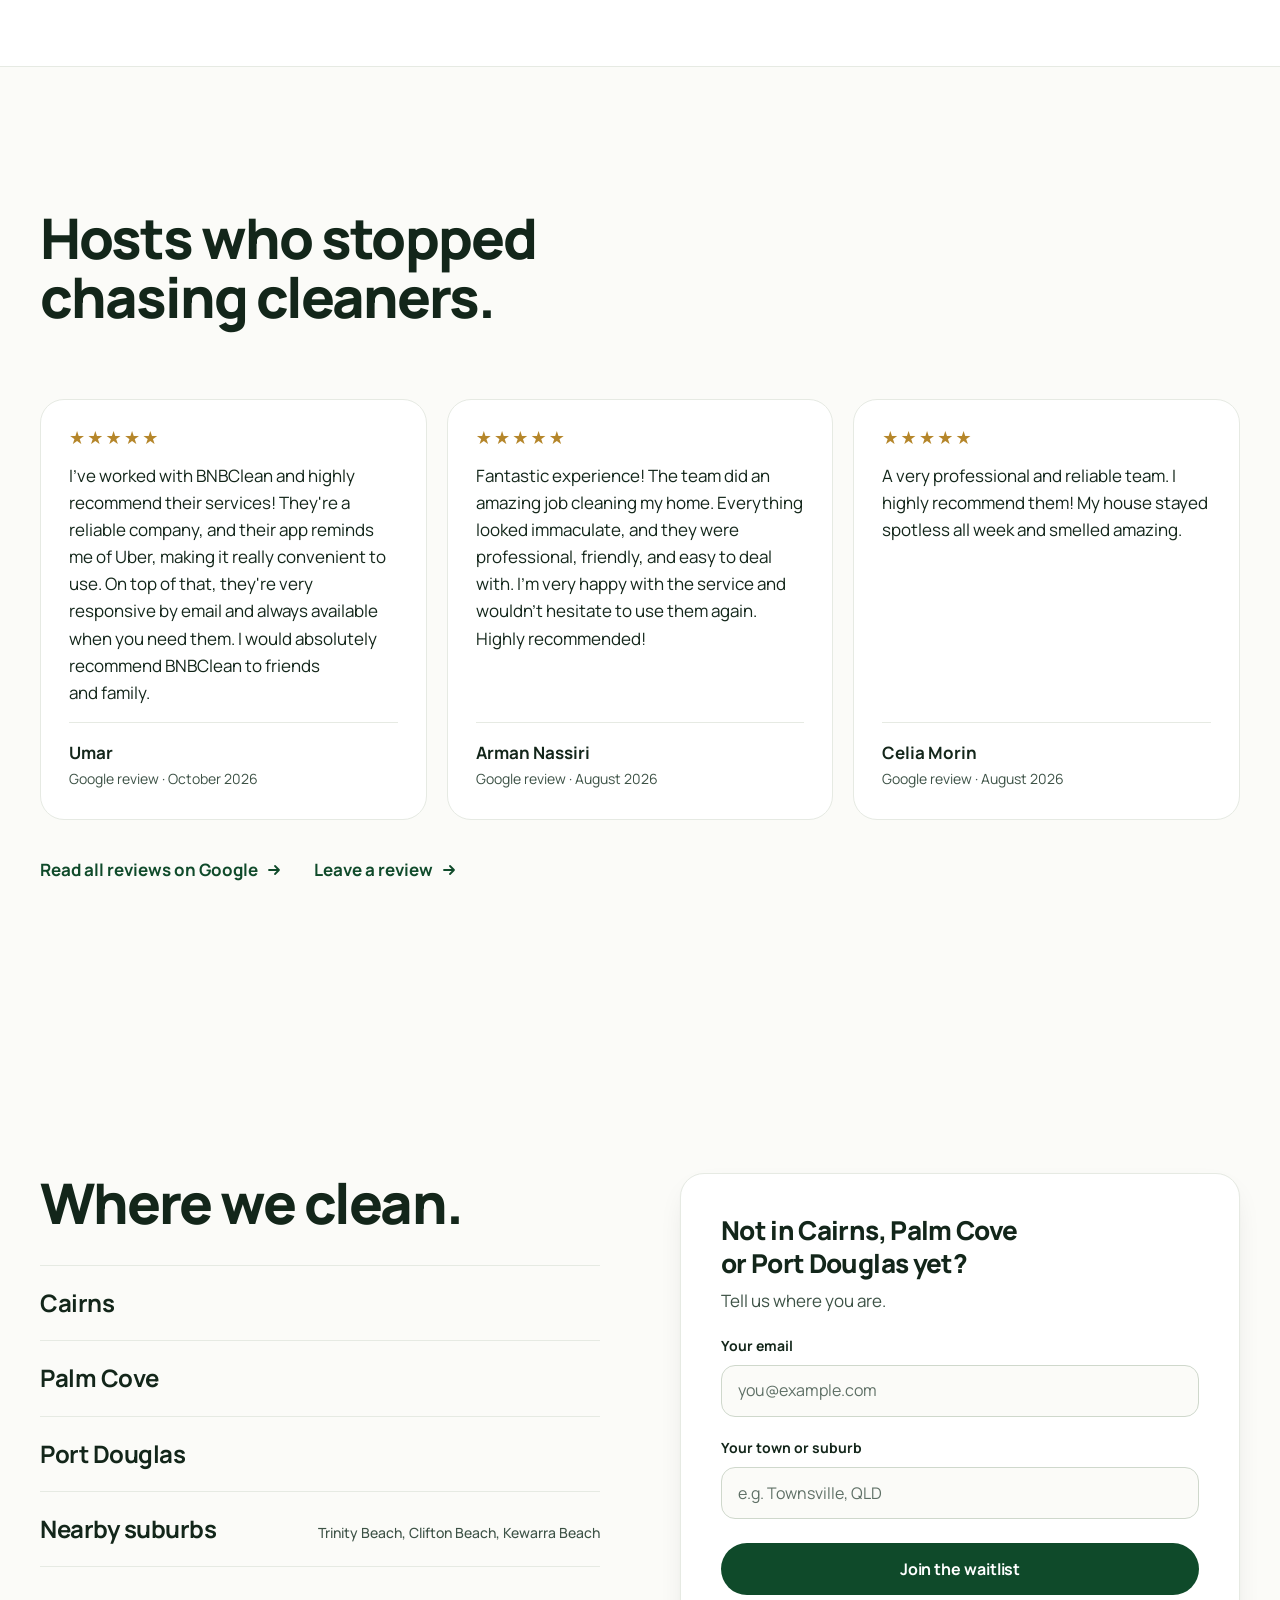
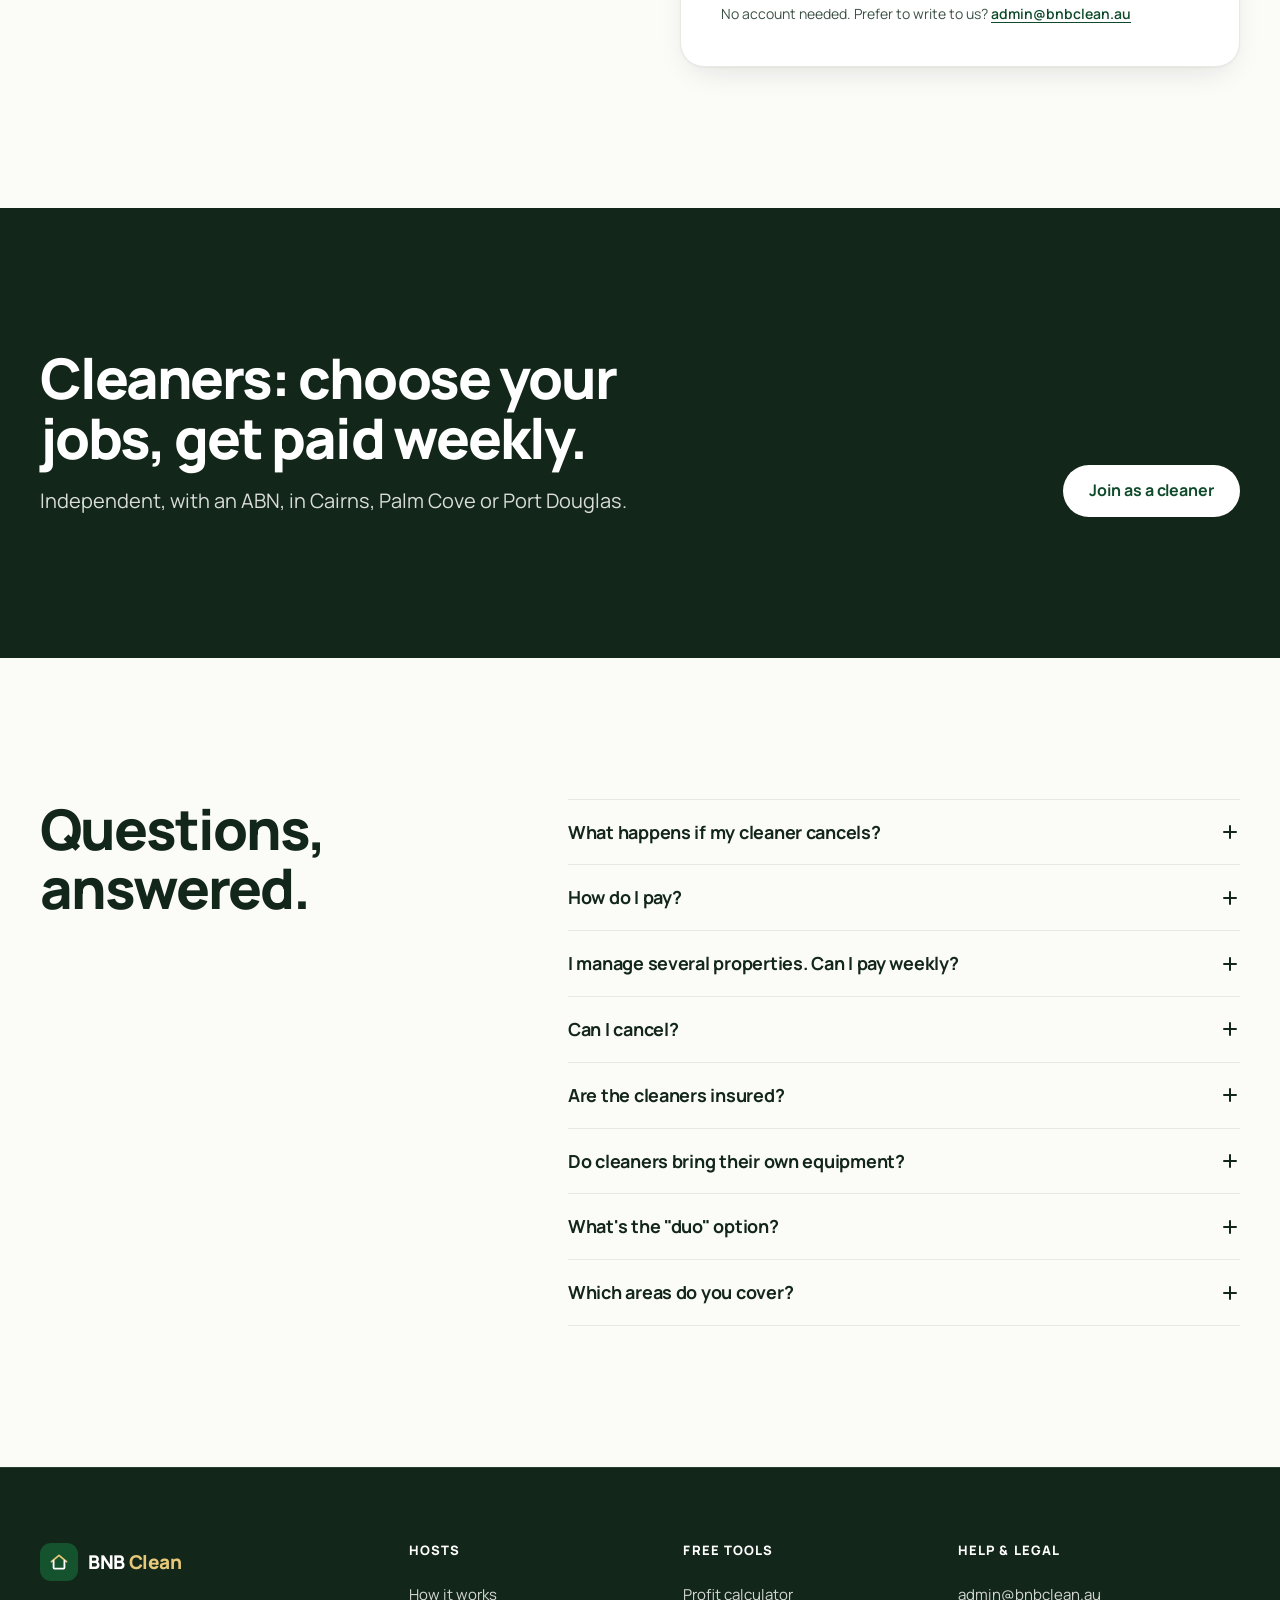
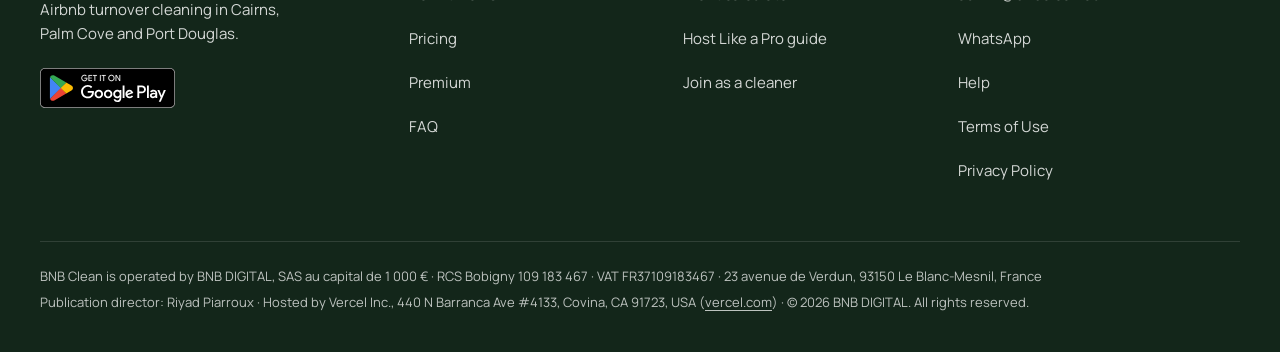
==== commit 17e54916: "Estimateur de prix en ligne et formulaire Premium - Pricing : estimateur branché sur la RPC estimer_" ====
--- a/index.html
+++ b/index.html
@@ -190,8 +190,44 @@
         <div class="perk"><h3>Same network, same promise</h3><p>Vetted cleaners, instant re-listing.</p></div>
       </div>
       <div class="premium-cta">
-        <a class="btn btn-gold" href="mailto:admin@bnbclean.au?subject=Premium%20access%20request">Request Premium access</a>
+        <button class="btn btn-gold" type="button" id="premiumToggle" aria-expanded="false" aria-controls="premiumPanel">
+          Request Premium access
+          <svg class="chev" width="16" height="16" viewBox="0 0 16 16" aria-hidden="true"><path d="m4 6 4 4 4-4" fill="none" stroke="currentColor" stroke-width="2" stroke-linecap="round" stroke-linejoin="round"/></svg>
+        </button>
         <p>Activated by our team after your first cleans. No extra fee.</p>
+      </div>
+      <div class="premium-panel" id="premiumPanel" hidden>
+        <div class="premium-panel-inner">
+          <form class="premium-form" id="premiumForm" novalidate>
+            <div class="pf-grid">
+              <div class="field">
+                <label for="pf-name">First name <span class="opt">(optional)</span></label>
+                <input class="input" type="text" id="pf-name" name="prenom" autocomplete="given-name" maxlength="80">
+              </div>
+              <div class="field">
+                <label for="pf-email">Email</label>
+                <input class="input" type="email" id="pf-email" name="email" autocomplete="email" placeholder="you@example.com" aria-describedby="pf-email-error" required>
+                <p class="field-error" id="pf-email-error" role="alert"></p>
+              </div>
+              <div class="field">
+                <label for="pf-count">Properties you manage</label>
+                <div class="select-wrap">
+                  <select class="input" id="pf-count" name="nb_logements">
+                    <option value="1">1</option>
+                    <option value="2-5">2-5</option>
+                    <option value="6-20">6-20</option>
+                    <option value="20+">20+</option>
+                  </select>
+                  <svg width="16" height="16" viewBox="0 0 16 16" aria-hidden="true"><path d="m4 6 4 4 4-4" fill="none" stroke="currentColor" stroke-width="2" stroke-linecap="round" stroke-linejoin="round"/></svg>
+                </div>
+              </div>
+            </div>
+            <button class="btn btn-gold" type="submit">Send request</button>
+            <p class="pf-status" role="status" aria-live="polite"></p>
+          </form>
+          <p class="pf-done" id="premiumDone" tabindex="-1" hidden>Thanks! We'll get back to you within one business day.</p>
+          <p class="pf-chat">Prefer to chat? <a href="https://wa.me/61408627402?text=Hi%20BNB%20Clean%2C%20I%20have%20a%20question%20about%20cleaning%20for%20my%20property." target="_blank" rel="noopener">Message us on WhatsApp</a></p>
+        </div>
       </div>
     </div>
     <div class="statement" role="img" aria-label="Example of a Premium weekly statement: three cleans and one total, settled in a single payment.">
@@ -216,20 +252,83 @@
 
 <!-- ============ PRICING ============ -->
 <section class="section" id="pricing">
-  <div class="wrap pricing-grid">
-    <div>
+  <div class="wrap">
+    <div class="section-head">
       <h2>Your price, before you book.</h2>
-      <p class="lead" style="margin-top:20px">No subscription, no hidden fees. Duo option for big places or tight turnarounds. Free cancellation up to 24 hours before.</p>
-    </div>
-    <div class="price-card">
-      <h3>Airbnb Turnover · 1 bedroom, 1 bathroom</h3>
+      <p class="lead">No subscription, no hidden fees. Duo option for big places or tight turnarounds. Free cancellation up to 24 hours before.</p>
+    </div>
+
+    <!-- Live estimator: prices come only from the Supabase function estimer_prix_public (assets/site.js) -->
+    <form class="estimator" id="estimator" aria-label="Price estimator" novalidate>
+      <div class="est-controls">
+        <fieldset class="est-field">
+          <legend>Type of clean</legend>
+          <div class="seg seg-4">
+            <label><input type="radio" name="service" value="Airbnb Turnover" checked><span>Airbnb Turnover</span></label>
+            <label><input type="radio" name="service" value="General Cleaning"><span>General Cleaning</span></label>
+            <label><input type="radio" name="service" value="Deep Cleaning"><span>Deep Cleaning</span></label>
+            <label><input type="radio" name="service" value="Garden Maintenance"><span>Garden Maintenance</span></label>
+          </div>
+        </fieldset>
+
+        <div class="est-row">
+          <div class="est-field" role="group" aria-labelledby="est-bed-label">
+            <span class="est-label" id="est-bed-label">Bedrooms</span>
+            <div class="stepper" data-stepper="chambres" data-min="0" data-max="10" data-value="1" data-zero="Studio">
+              <button type="button" data-step="-1" aria-label="Fewer bedrooms"><svg width="16" height="16" viewBox="0 0 16 16" aria-hidden="true"><path d="M3.5 8h9" stroke="currentColor" stroke-width="2" stroke-linecap="round"/></svg></button>
+              <output aria-live="polite" aria-labelledby="est-bed-label">1</output>
+              <button type="button" data-step="1" aria-label="More bedrooms"><svg width="16" height="16" viewBox="0 0 16 16" aria-hidden="true"><path d="M3.5 8h9M8 3.5v9" stroke="currentColor" stroke-width="2" stroke-linecap="round"/></svg></button>
+            </div>
+          </div>
+          <div class="est-field" role="group" aria-labelledby="est-bath-label">
+            <span class="est-label" id="est-bath-label">Bathrooms</span>
+            <div class="stepper" data-stepper="sdb" data-min="0" data-max="10" data-value="1">
+              <button type="button" data-step="-1" aria-label="Fewer bathrooms"><svg width="16" height="16" viewBox="0 0 16 16" aria-hidden="true"><path d="M3.5 8h9" stroke="currentColor" stroke-width="2" stroke-linecap="round"/></svg></button>
+              <output aria-live="polite" aria-labelledby="est-bath-label">1</output>
+              <button type="button" data-step="1" aria-label="More bathrooms"><svg width="16" height="16" viewBox="0 0 16 16" aria-hidden="true"><path d="M3.5 8h9M8 3.5v9" stroke="currentColor" stroke-width="2" stroke-linecap="round"/></svg></button>
+            </div>
+          </div>
+        </div>
+
+        <fieldset class="est-field">
+          <legend>Solo or Duo</legend>
+          <div class="seg seg-2">
+            <label><input type="radio" name="team" value="solo" checked aria-describedby="est-team-help"><span>Solo</span></label>
+            <label><input type="radio" name="team" value="duo" aria-describedby="est-team-help"><span>Duo</span></label>
+          </div>
+          <p class="est-help" id="est-team-help">Duo is two cleaners, for larger homes or tight turnarounds.</p>
+        </fieldset>
+
+        <div class="est-field">
+          <div class="est-dur-head">
+            <label class="est-label" for="est-duration">Clean duration</label>
+            <output class="est-dur-value" id="est-duration-out" for="est-duration">–</output>
+          </div>
+          <input class="range" type="range" id="est-duration" min="1" max="3.5" step="0.25" value="1.75" disabled>
+          <div class="est-bounds" aria-hidden="true"><span id="est-min">–</span><span id="est-max">–</span></div>
+        </div>
+      </div>
+
+      <div class="est-result" aria-busy="true">
+        <p class="est-result-label">Your estimate</p>
+        <p class="est-price" aria-live="polite" aria-atomic="true"><span id="est-price">A$&#8202;—</span></p>
+        <p class="est-meta" id="est-meta">&nbsp;</p>
+        <p class="est-note">Estimate from our real pricing. Final price confirmed in the app before you pay.</p>
+        <a class="btn btn-primary" href="https://app.bnbclean.au">Book this clean</a>
+      </div>
+    </form>
+
+    <!-- Fallback, shown by assets/site.js if the estimator can't reach the pricing function (and without JS) -->
+    <div class="price-card" id="priceFallback" hidden>
+      <h3>Airbnb Turnover · 1 bedroom</h3>
       <div class="price-lines">
         <p><span>Solo</span>from A$90</p>
         <p><span>Duo</span>from A$160</p>
       </div>
       <p class="note">Other property sizes and Deep Cleans: exact quote in the app.</p>
-      <a class="btn btn-primary" href="https://app.bnbclean.au">Get my exact price</a>
-    </div>
+      <a class="btn btn-primary" href="https://app.bnbclean.au">See your exact price in the app</a>
+    </div>
+    <noscript><style>.estimator{display:none}#priceFallback{display:block!important}</style></noscript>
   </div>
 </section>
 
--- a/assets/site.css
+++ b/assets/site.css
@@ -40,7 +40,7 @@
 ::selection{background:var(--green);color:#fff}
 :focus-visible{outline:2px solid var(--green);outline-offset:3px;border-radius:8px}
 .on-dark :focus-visible,.on-dark:focus-visible{outline-color:#fff}
-[data-hidden-until-real="true"]{display:none!important}
+[data-hidden-until-real="true"],[hidden]{display:none!important}
 .sr-only{position:absolute;width:1px;height:1px;padding:0;margin:-1px;overflow:hidden;clip:rect(0,0,0,0);white-space:nowrap;border:0}
 .skip{position:absolute;left:16px;top:-80px;z-index:2000;background:var(--green);color:#fff;padding:12px 18px;border-radius:999px;text-decoration:none;font-weight:700}
 .skip:focus{top:12px}
@@ -349,3 +349,88 @@
   .step-num{margin-top:0}
 }
 @media(max-width:400px){.statement{padding:22px}.statement-head b{font-size:18px}}
+
+/* ---------- Price estimator ---------- */
+.estimator{display:grid;background:var(--surface);border:1px solid var(--line);border-radius:var(--r-card);box-shadow:var(--shadow);overflow:hidden}
+.est-controls{display:grid;gap:28px;padding:clamp(22px,4vw,44px)}
+.est-field{border:0;min-width:0}
+.est-field legend,.est-label{display:block;font-size:14px;font-weight:700;margin-bottom:10px;padding:0}
+.est-row{display:grid;grid-template-columns:1fr 1fr;gap:16px}
+.est-help{margin-top:10px;font-size:14px;color:var(--ink-2)}
+
+.seg{display:grid;gap:8px}
+.seg-4{grid-template-columns:1fr 1fr}
+.seg-2{grid-template-columns:1fr 1fr}
+.seg label{position:relative;display:block}
+.seg input{position:absolute;inset:0;opacity:0;margin:0;cursor:pointer}
+.seg span{display:flex;align-items:center;justify-content:center;text-align:center;min-height:52px;padding:8px 12px;border-radius:var(--r-field);
+  border:1px solid #cfd8cc;background:var(--bg);font-size:15px;font-weight:700;line-height:1.25;letter-spacing:-.01em;
+  transition:background-color .2s var(--ease),border-color .2s var(--ease),color .2s var(--ease)}
+.seg label:hover span{border-color:var(--green)}
+.seg input:checked+span{background:var(--green);border-color:var(--green);color:#fff}
+.seg input:focus-visible+span{outline:2px solid var(--green);outline-offset:3px}
+
+.stepper{display:grid;grid-template-columns:48px 1fr 48px;align-items:center;min-height:52px;border:1px solid #cfd8cc;border-radius:var(--r-field);background:var(--bg)}
+.stepper button{height:50px;display:flex;align-items:center;justify-content:center;color:var(--green);border-radius:13px;transition:background-color .2s}
+.stepper button:hover:not(:disabled){background:var(--tint)}
+.stepper button:disabled{color:#a9b5ac;cursor:default}
+.stepper output{text-align:center;font-weight:800;font-size:17px;font-variant-numeric:tabular-nums}
+
+.est-dur-head{display:flex;justify-content:space-between;align-items:baseline;gap:12px}
+.est-dur-value{font-weight:800;font-size:17px;font-variant-numeric:tabular-nums;color:var(--green)}
+.range{--fill:30%;-webkit-appearance:none;appearance:none;width:100%;height:44px;background:transparent;cursor:pointer;margin:0}
+.range:disabled{cursor:default;opacity:.55}
+.range::-webkit-slider-runnable-track{height:6px;border-radius:999px;background:linear-gradient(90deg,var(--green) var(--fill),var(--line) var(--fill))}
+.range::-moz-range-track{height:6px;border-radius:999px;background:var(--line)}
+.range::-moz-range-progress{height:6px;border-radius:999px;background:var(--green)}
+.range::-webkit-slider-thumb{-webkit-appearance:none;width:26px;height:26px;margin-top:-10px;border-radius:50%;background:#fff;border:2px solid var(--green);
+  box-shadow:0 2px 6px rgba(19,38,26,.18);transition:transform .15s var(--ease)}
+.range::-moz-range-thumb{width:22px;height:22px;border-radius:50%;background:#fff;border:2px solid var(--green);box-shadow:0 2px 6px rgba(19,38,26,.18)}
+.range:active::-webkit-slider-thumb{transform:scale(1.1)}
+.range:focus-visible{outline:none}
+.range:focus-visible::-webkit-slider-thumb{outline:2px solid var(--green);outline-offset:3px}
+.range:focus-visible::-moz-range-thumb{outline:2px solid var(--green);outline-offset:3px}
+.est-bounds{display:flex;justify-content:space-between;font-size:13px;font-weight:600;color:var(--ink-2);font-variant-numeric:tabular-nums}
+
+.est-result{display:flex;flex-direction:column;align-items:flex-start;padding:clamp(22px,4vw,44px);background:var(--tint);border-top:1px solid var(--line)}
+.est-result-label{font-size:14px;font-weight:700;color:var(--ink-2)}
+.est-price{margin-top:6px;font-size:clamp(56px,7vw,88px);font-weight:800;letter-spacing:-.045em;line-height:1;font-variant-numeric:tabular-nums;
+  transition:opacity .2s var(--ease)}
+.est-result[aria-busy="true"] .est-price{opacity:.45}
+.est-meta{margin-top:12px;font-size:17px;font-weight:700;color:var(--ink);font-variant-numeric:tabular-nums}
+.est-note{margin-top:20px;padding-top:18px;border-top:1px solid #d6dfd3;font-size:15px;color:var(--ink-2);max-width:36ch}
+.est-result .btn{margin-top:24px;width:100%}
+@media(min-width:900px){
+  .estimator{grid-template-columns:1.35fr 1fr}
+  .est-result{border-top:0;border-left:1px solid var(--line);justify-content:center}
+}
+@media(max-width:380px){.seg span{font-size:14px;padding:8px}}
+#priceFallback{max-width:560px}
+
+/* ---------- Premium request form ---------- */
+.premium-cta .chev{transition:transform .2s var(--ease)}
+.premium-cta [aria-expanded="true"] .chev{transform:rotate(180deg)}
+.premium-panel{display:grid;grid-template-rows:0fr;opacity:0;transition:grid-template-rows .2s var(--ease),opacity .2s var(--ease)}
+.premium-panel.is-open{grid-template-rows:1fr;opacity:1}
+.premium-panel-inner{overflow:hidden;min-height:0}
+.premium-form{margin-top:24px;padding:clamp(20px,3vw,28px);border-radius:var(--r-card);background:rgba(255,255,255,.07);border:1px solid rgba(219,191,127,.4)}
+.pf-grid{display:grid;gap:0 16px}
+.premium-form .field:first-child{margin-top:0}
+.premium-form label{color:#fff}
+.premium-form .opt{font-weight:500;color:rgba(255,255,255,.75)}
+.premium-form .input{background:#fff;border-color:transparent;color:var(--ink)}
+.premium-form .input:focus{border-color:var(--gold);box-shadow:0 0 0 3px rgba(219,191,127,.45)}
+.premium-form .input[aria-invalid="true"]{border-color:#ffb4a8;box-shadow:0 0 0 2px #ffb4a8}
+.premium-form .field-error{color:#ffcbc2;font-weight:600}
+.premium-form .btn{margin-top:24px}
+.select-wrap{position:relative}
+.select-wrap select{-webkit-appearance:none;appearance:none;padding-right:44px;cursor:pointer}
+.select-wrap svg{position:absolute;right:16px;top:50%;transform:translateY(-50%);pointer-events:none;color:var(--green)}
+.pf-status{margin-top:16px;font-size:15px;font-weight:600;color:#fff}
+.pf-status:empty{display:none}
+.pf-status .copy{user-select:all;-webkit-user-select:all;font-weight:800;color:var(--gold)}
+.pf-done{margin-top:24px;padding:18px 20px;border-radius:var(--r-field);background:rgba(219,191,127,.16);border:1px solid rgba(219,191,127,.5);
+  font-weight:700;color:#fff;outline:none}
+.pf-chat{margin-top:16px;font-size:15px;color:rgba(255,255,255,.82)}
+.pf-chat a{color:var(--gold);font-weight:700}
+@media(min-width:620px){.pf-grid{grid-template-columns:1fr 1fr}.pf-grid .field:nth-child(2){margin-top:0}.pf-grid .field:nth-child(3){grid-column:1/-1}}
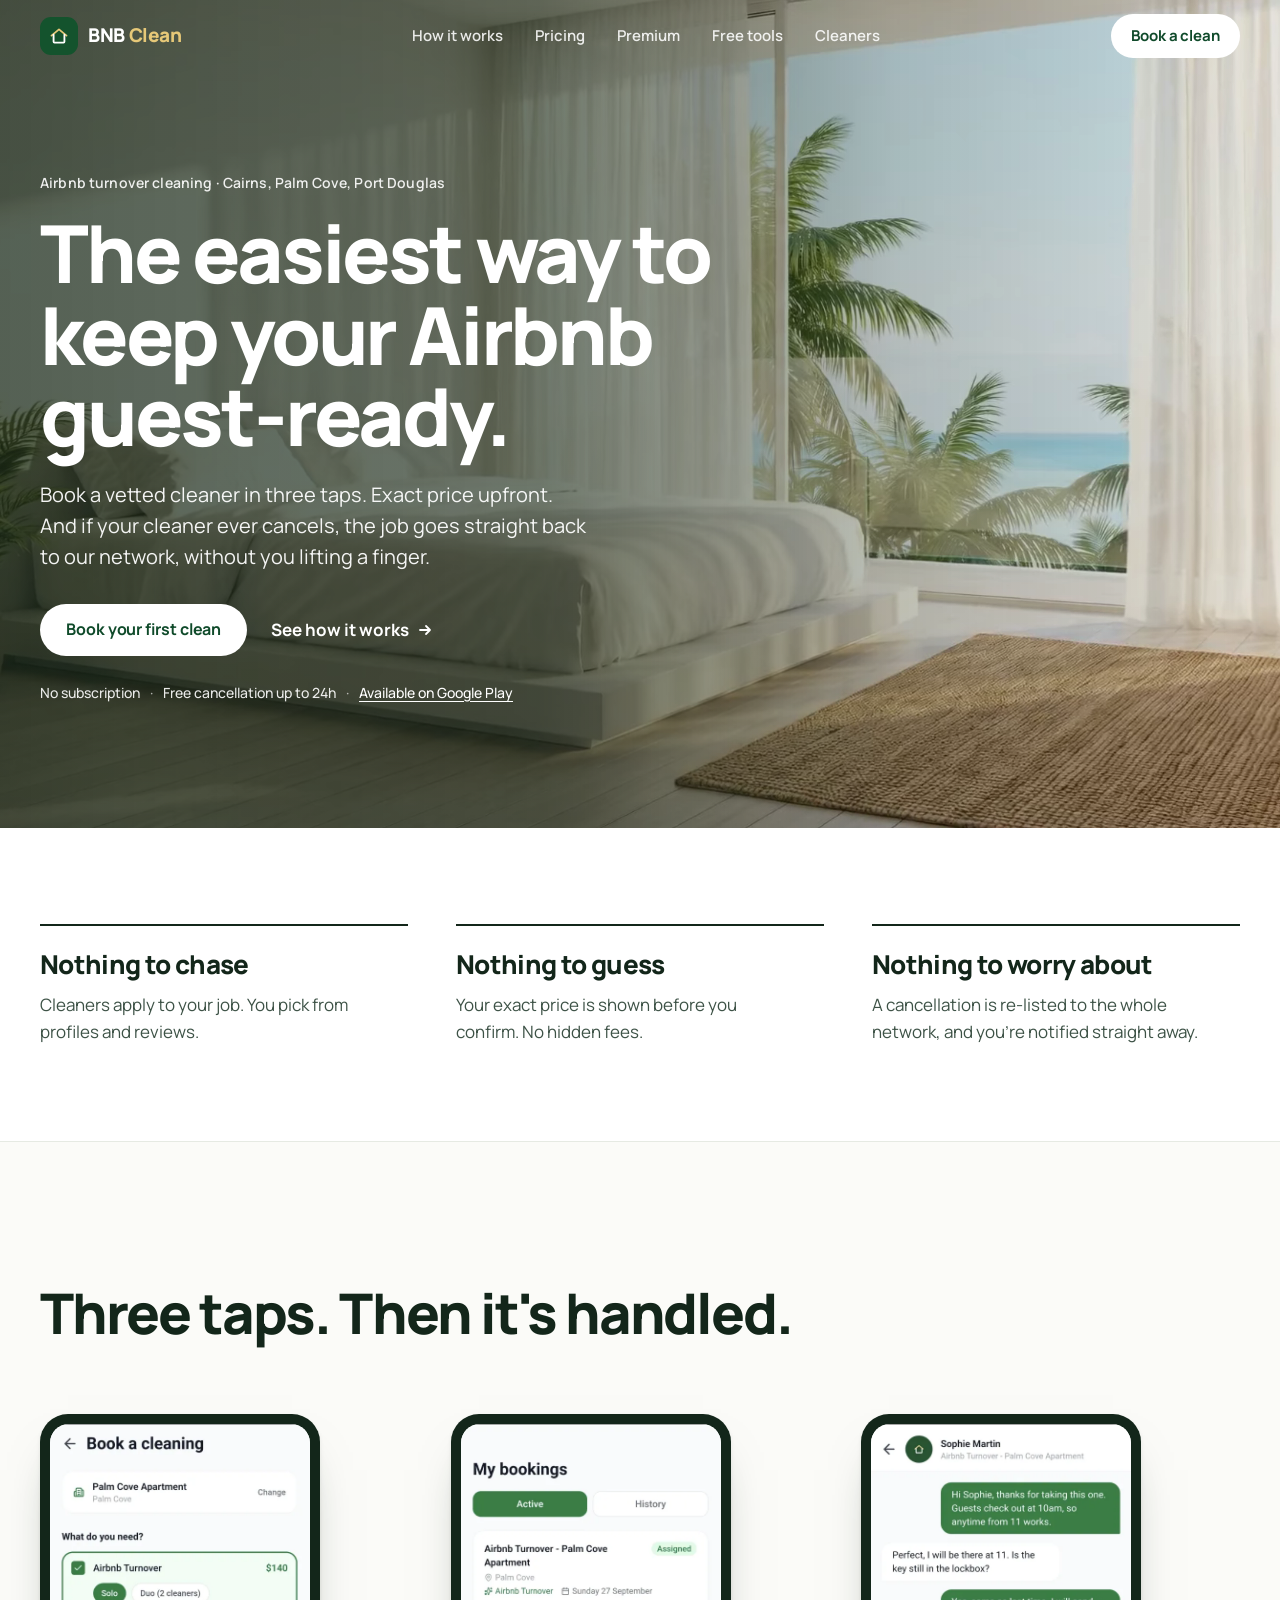
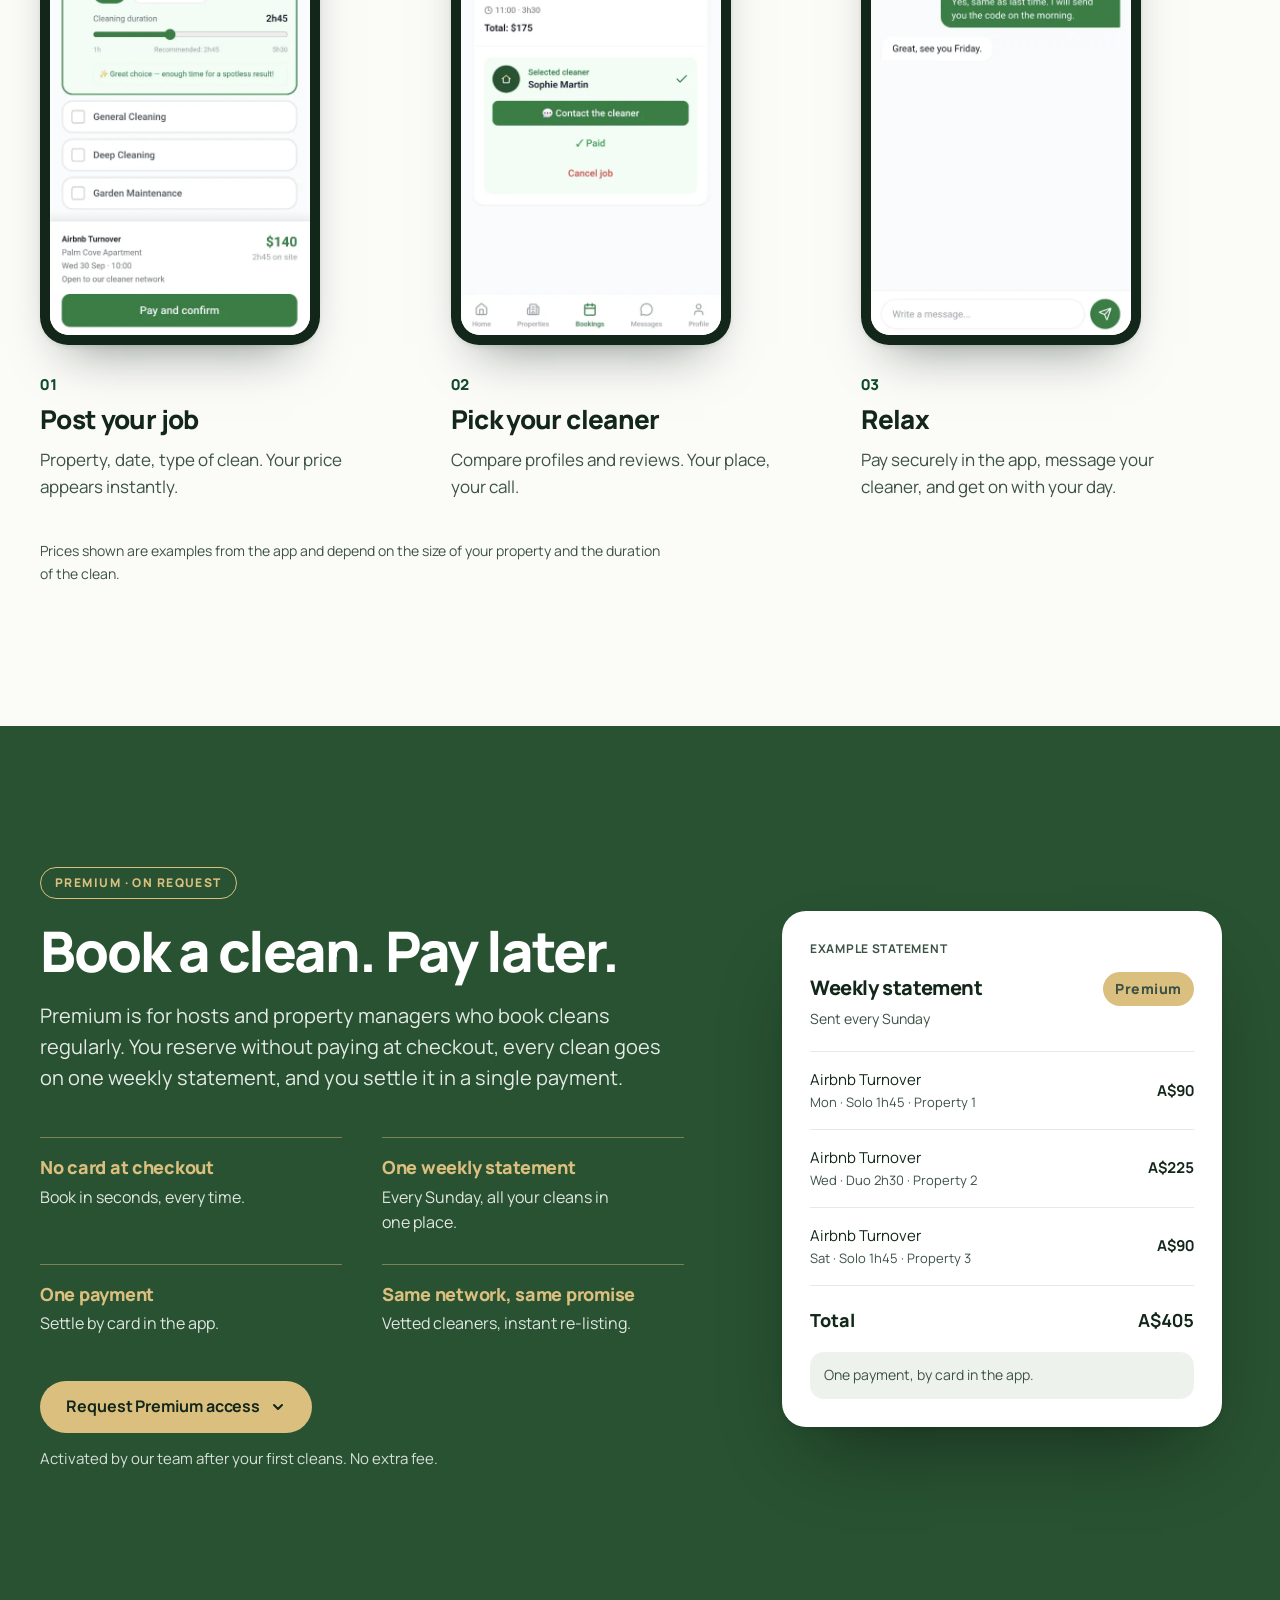
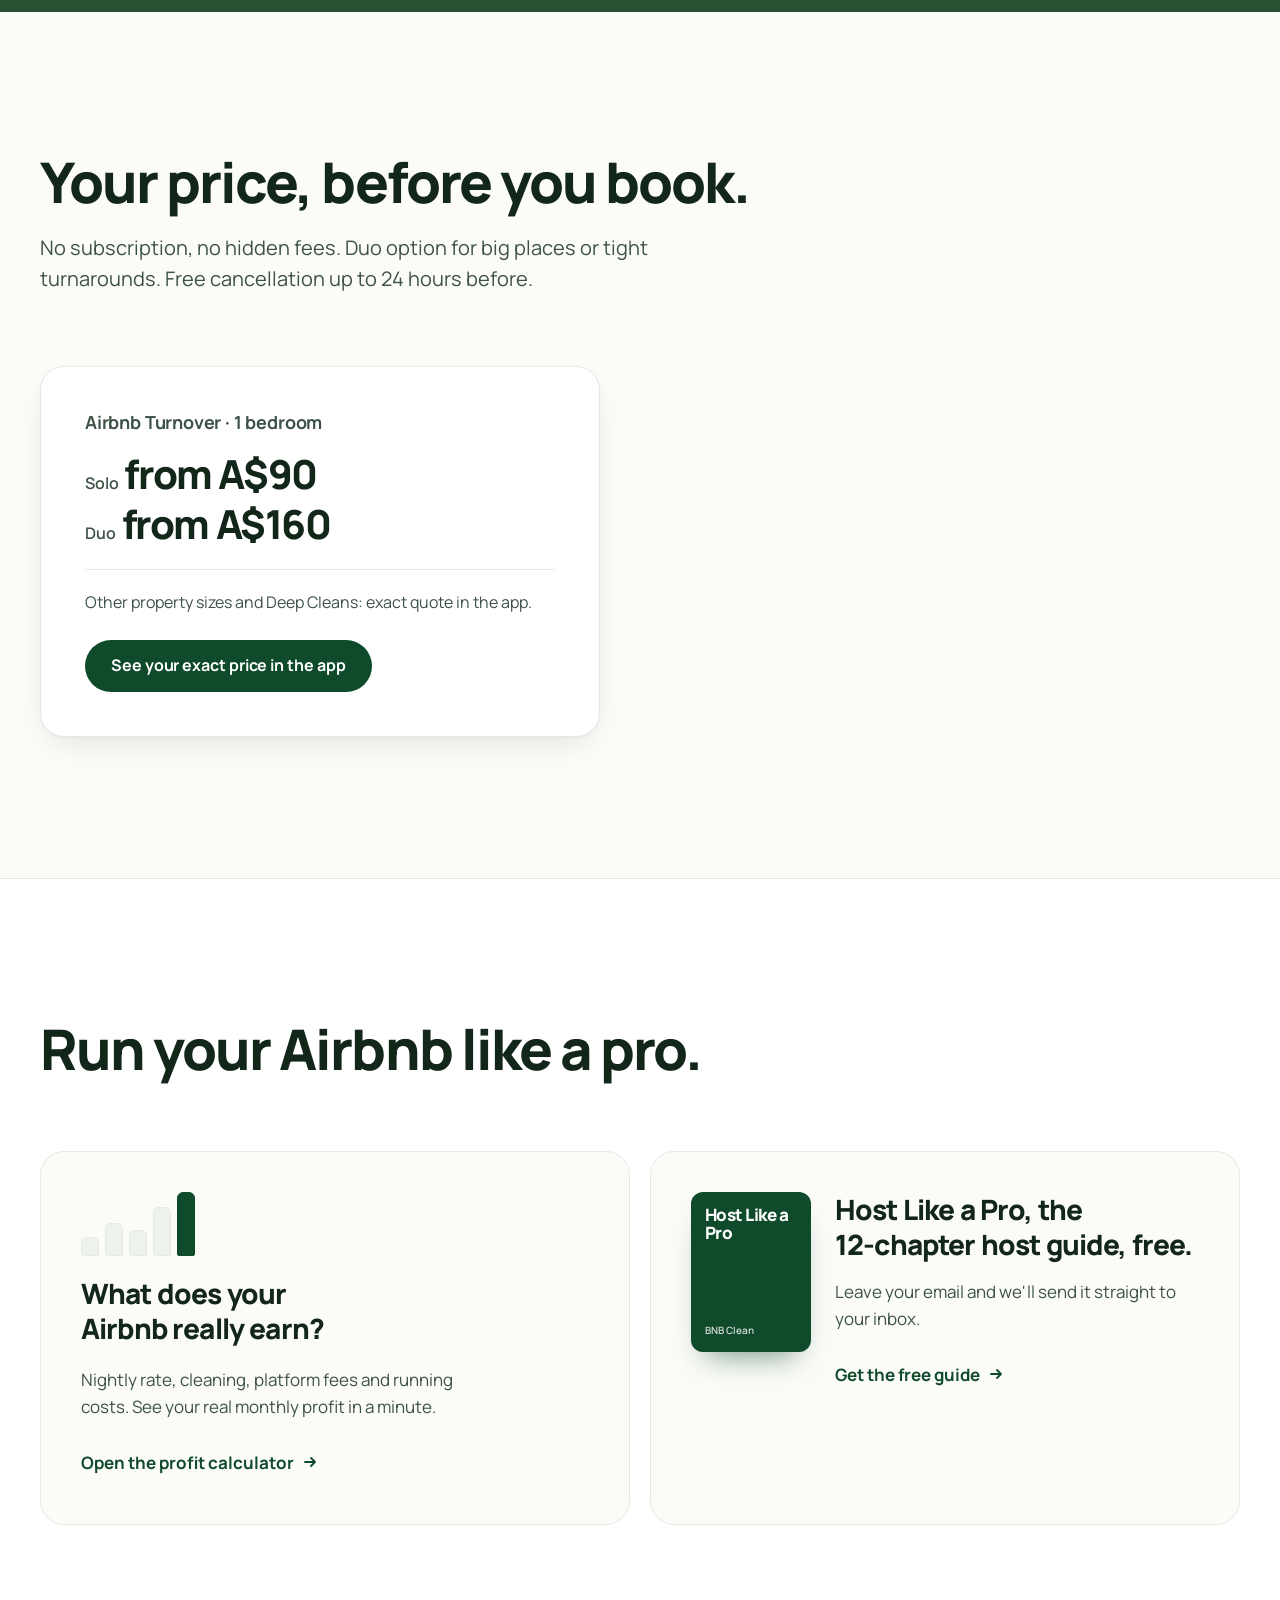
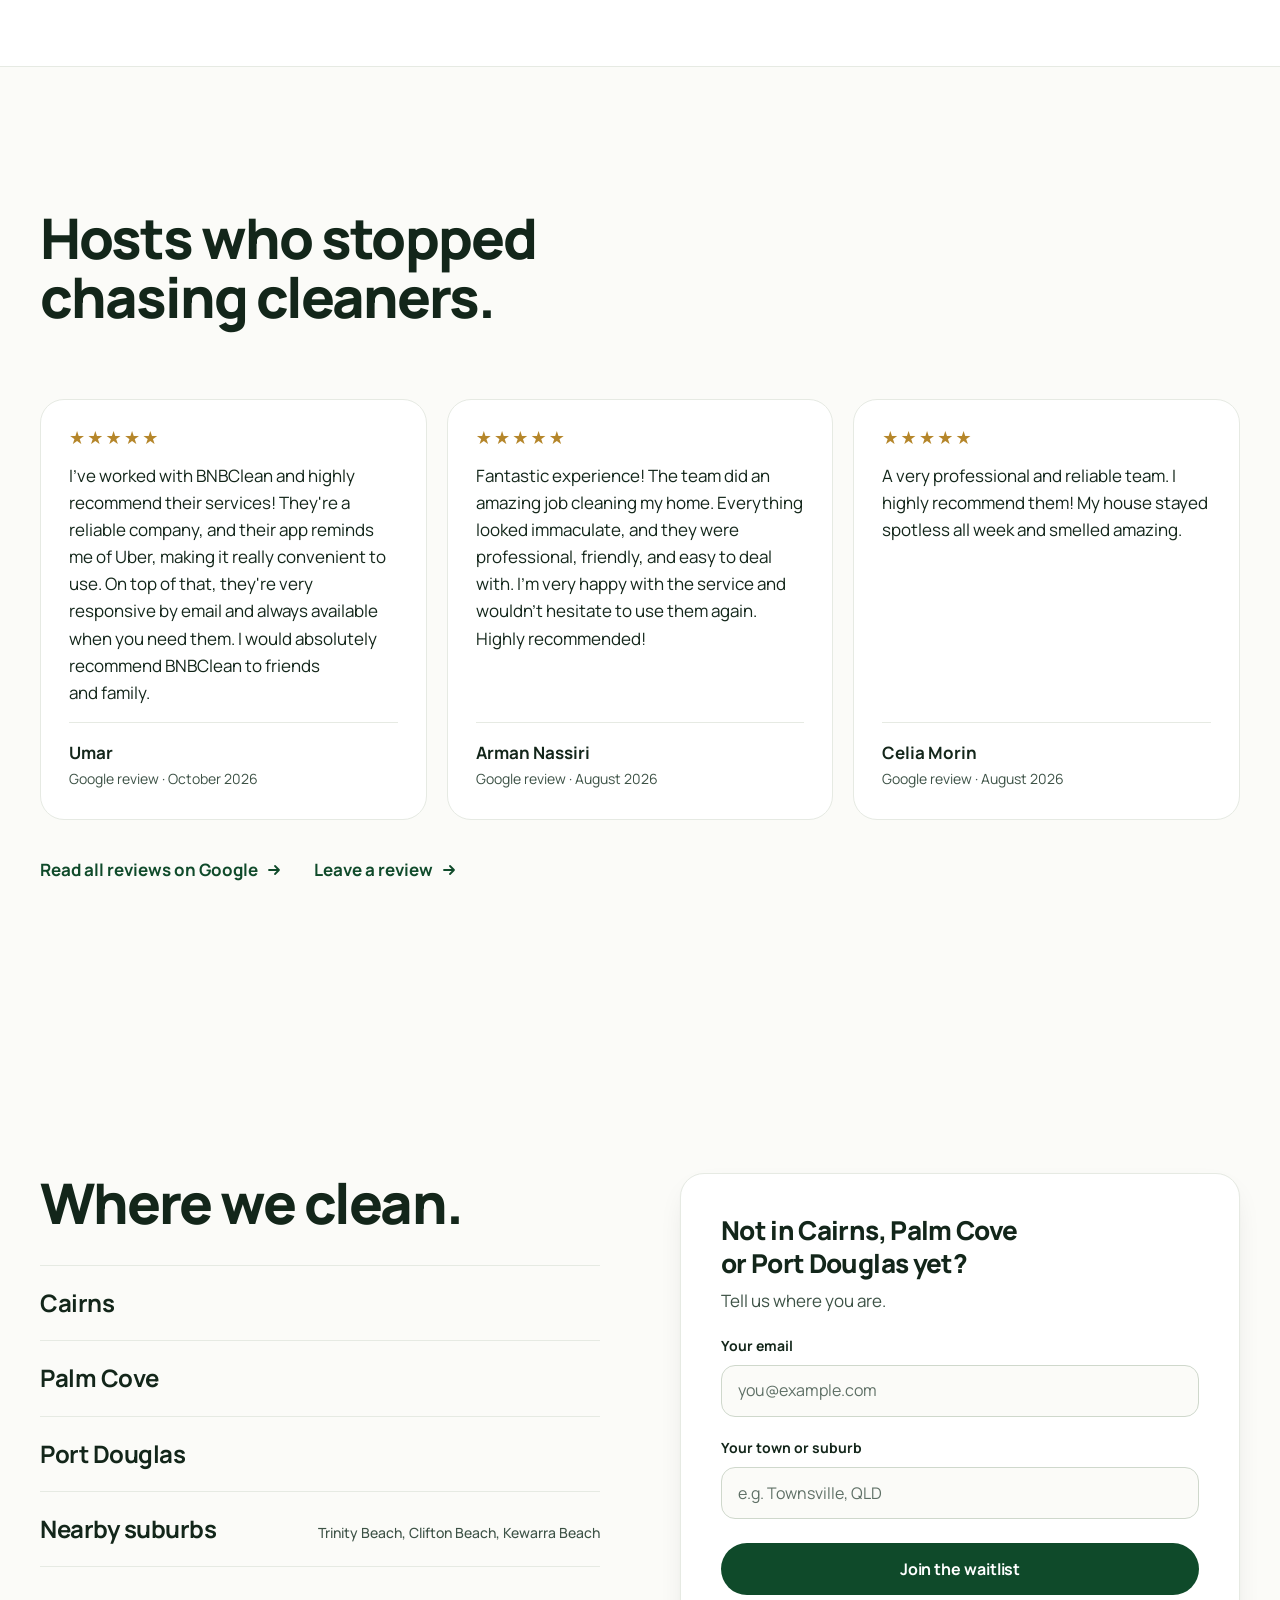
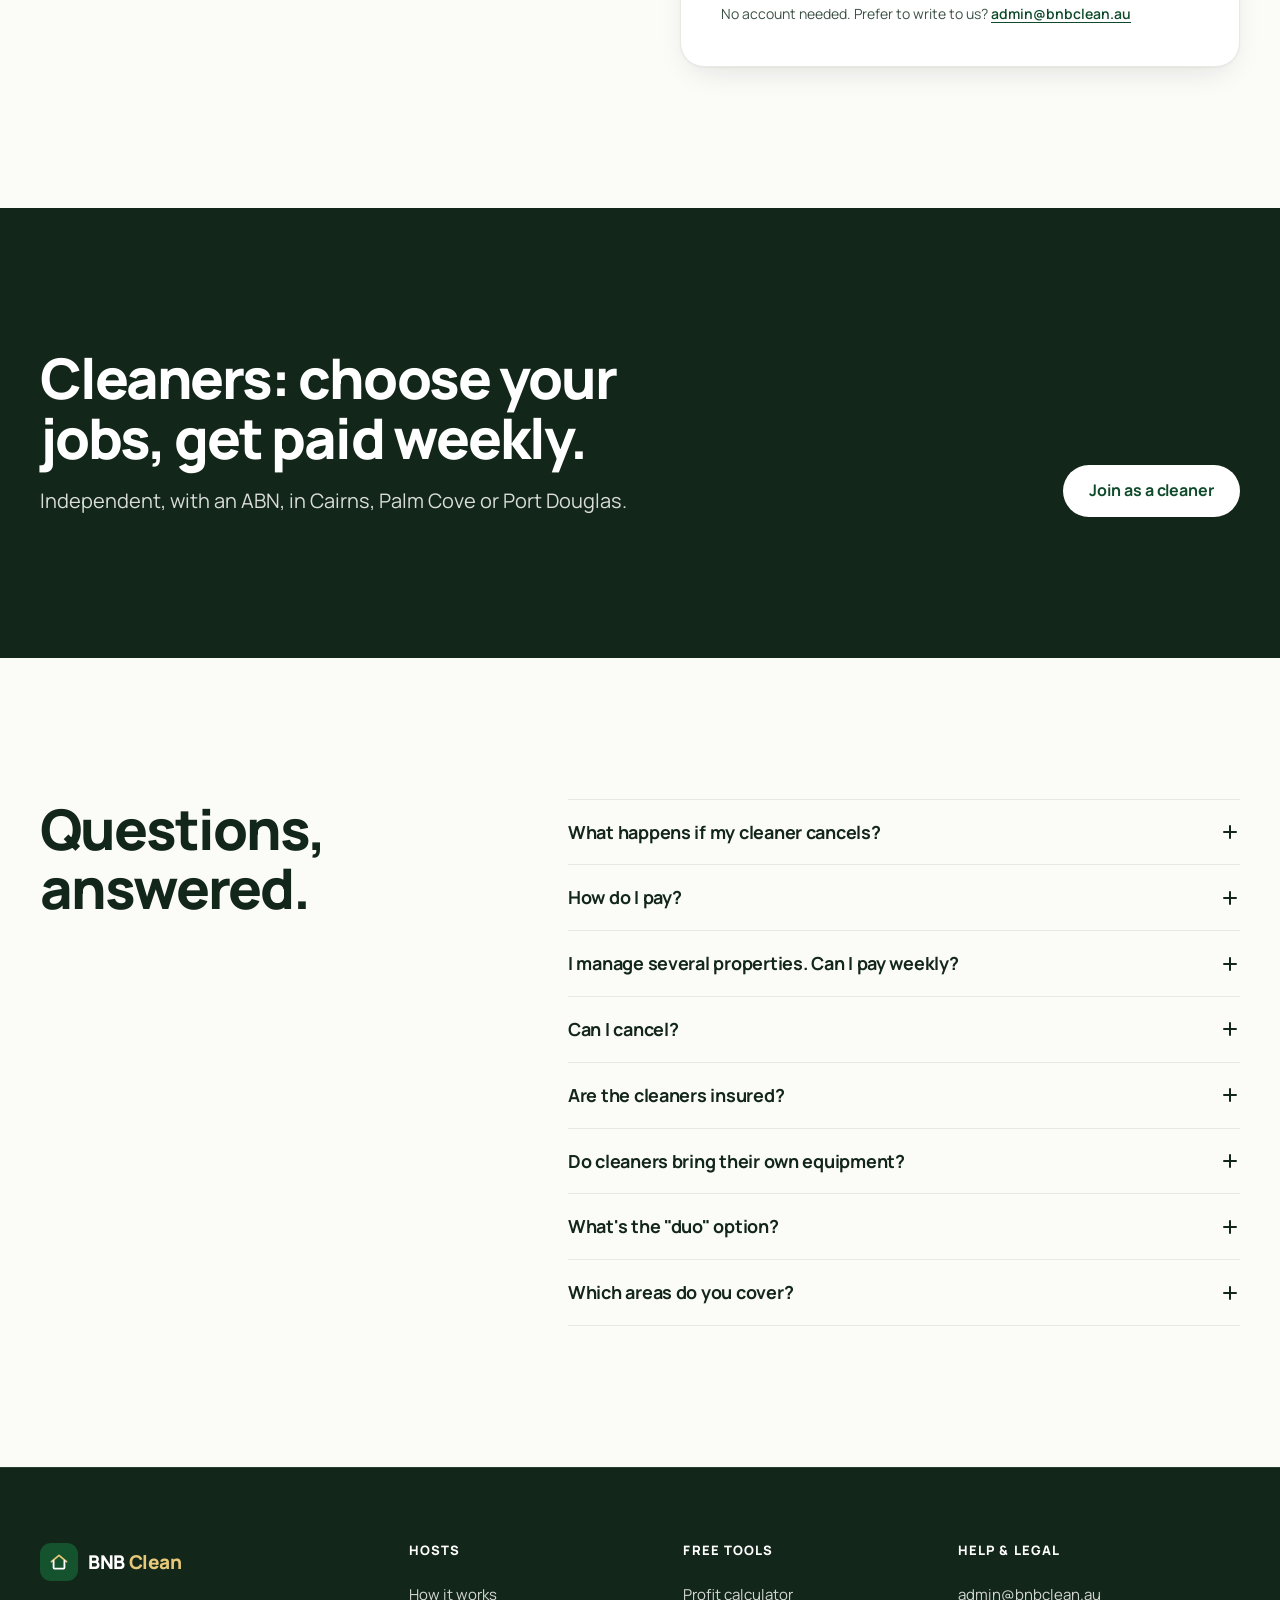
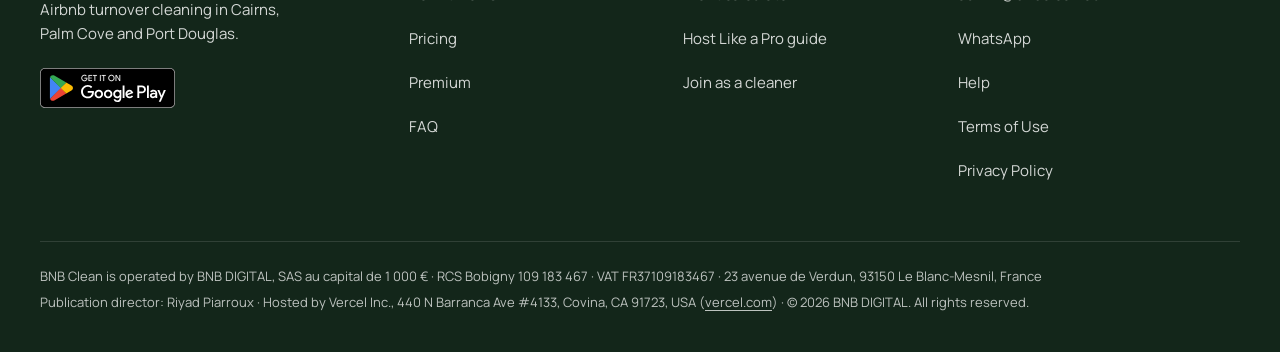
==== commit 8da2e0c8: "Relevé Premium chiffré par la fonction de prix, liste Premium obligatoire - Relevé d'exemple : 9 app" ====
--- a/index.html
+++ b/index.html
@@ -212,7 +212,8 @@
               <div class="field">
                 <label for="pf-count">Properties you manage</label>
                 <div class="select-wrap">
-                  <select class="input" id="pf-count" name="nb_logements">
+                  <select class="input" id="pf-count" name="nb_logements" aria-describedby="pf-count-error" required>
+                    <option value="" selected>Select…</option>
                     <option value="1">1</option>
                     <option value="2-5">2-5</option>
                     <option value="6-20">6-20</option>
@@ -220,6 +221,7 @@
                   </select>
                   <svg width="16" height="16" viewBox="0 0 16 16" aria-hidden="true"><path d="m4 6 4 4 4-4" fill="none" stroke="currentColor" stroke-width="2" stroke-linecap="round" stroke-linejoin="round"/></svg>
                 </div>
+                <p class="field-error" id="pf-count-error" role="alert"></p>
               </div>
             </div>
             <button class="btn btn-gold" type="submit">Send request</button>
--- a/assets/site.css
+++ b/assets/site.css
@@ -34,7 +34,7 @@
 }
 img,video,svg{display:block;max-width:100%}
 a{color:inherit;text-underline-offset:.22em;text-decoration-thickness:1px}
-button,input{font:inherit;color:inherit}
+button,input,select{font:inherit;color:inherit}
 button{cursor:pointer;background:none;border:0}
 ul,ol{list-style:none}
 ::selection{background:var(--green);color:#fff}
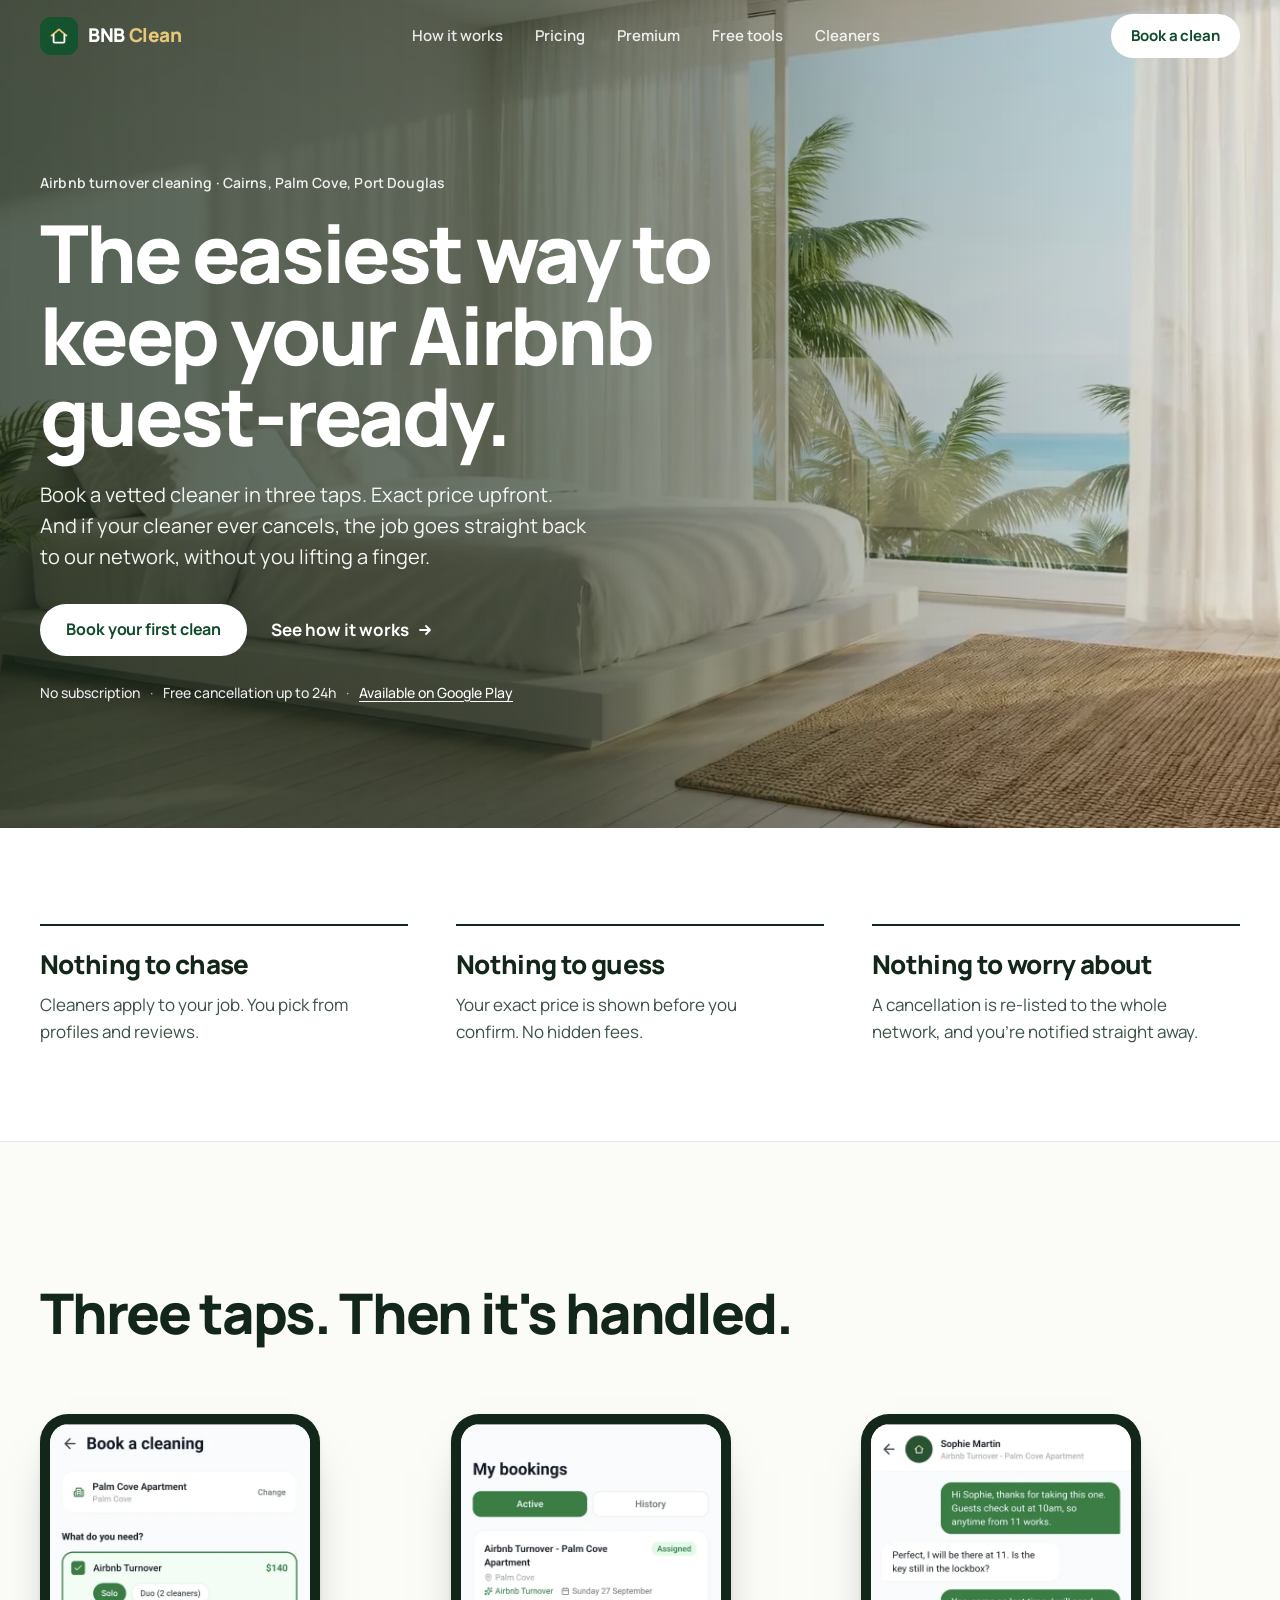
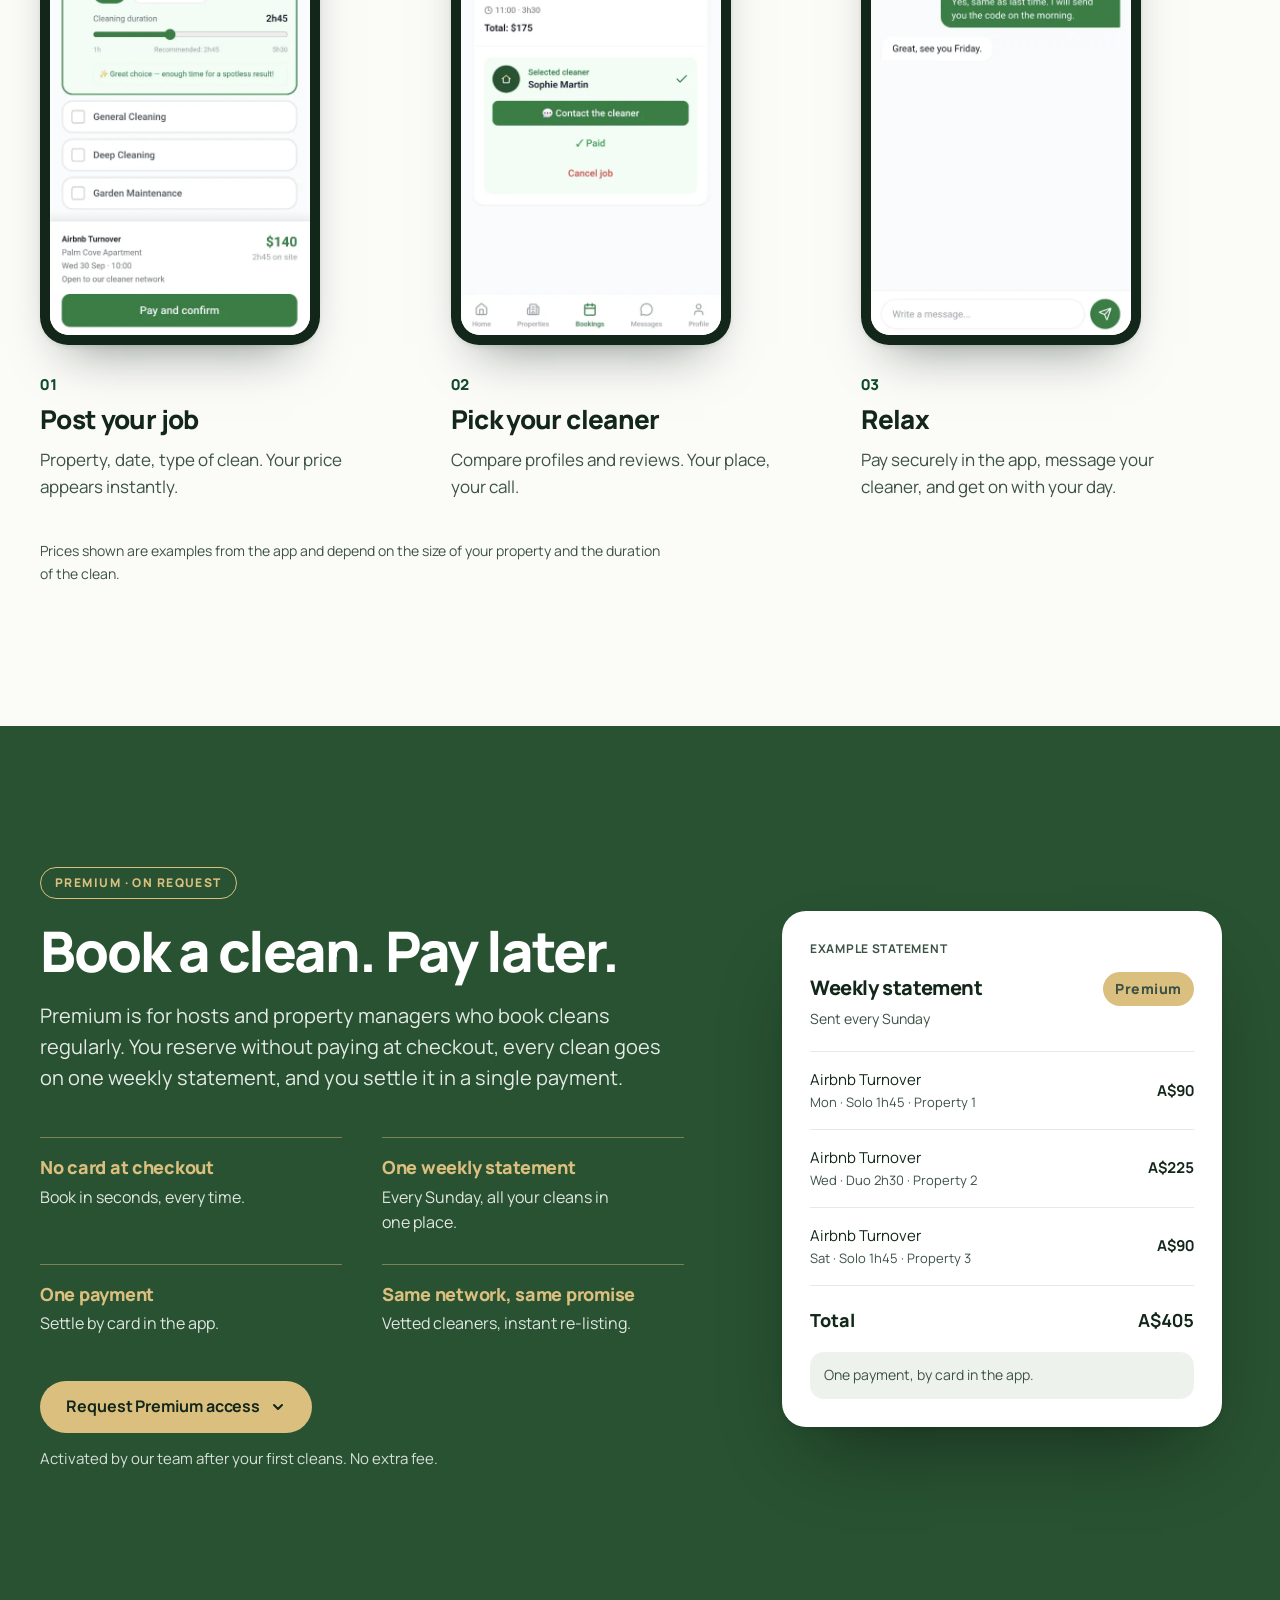
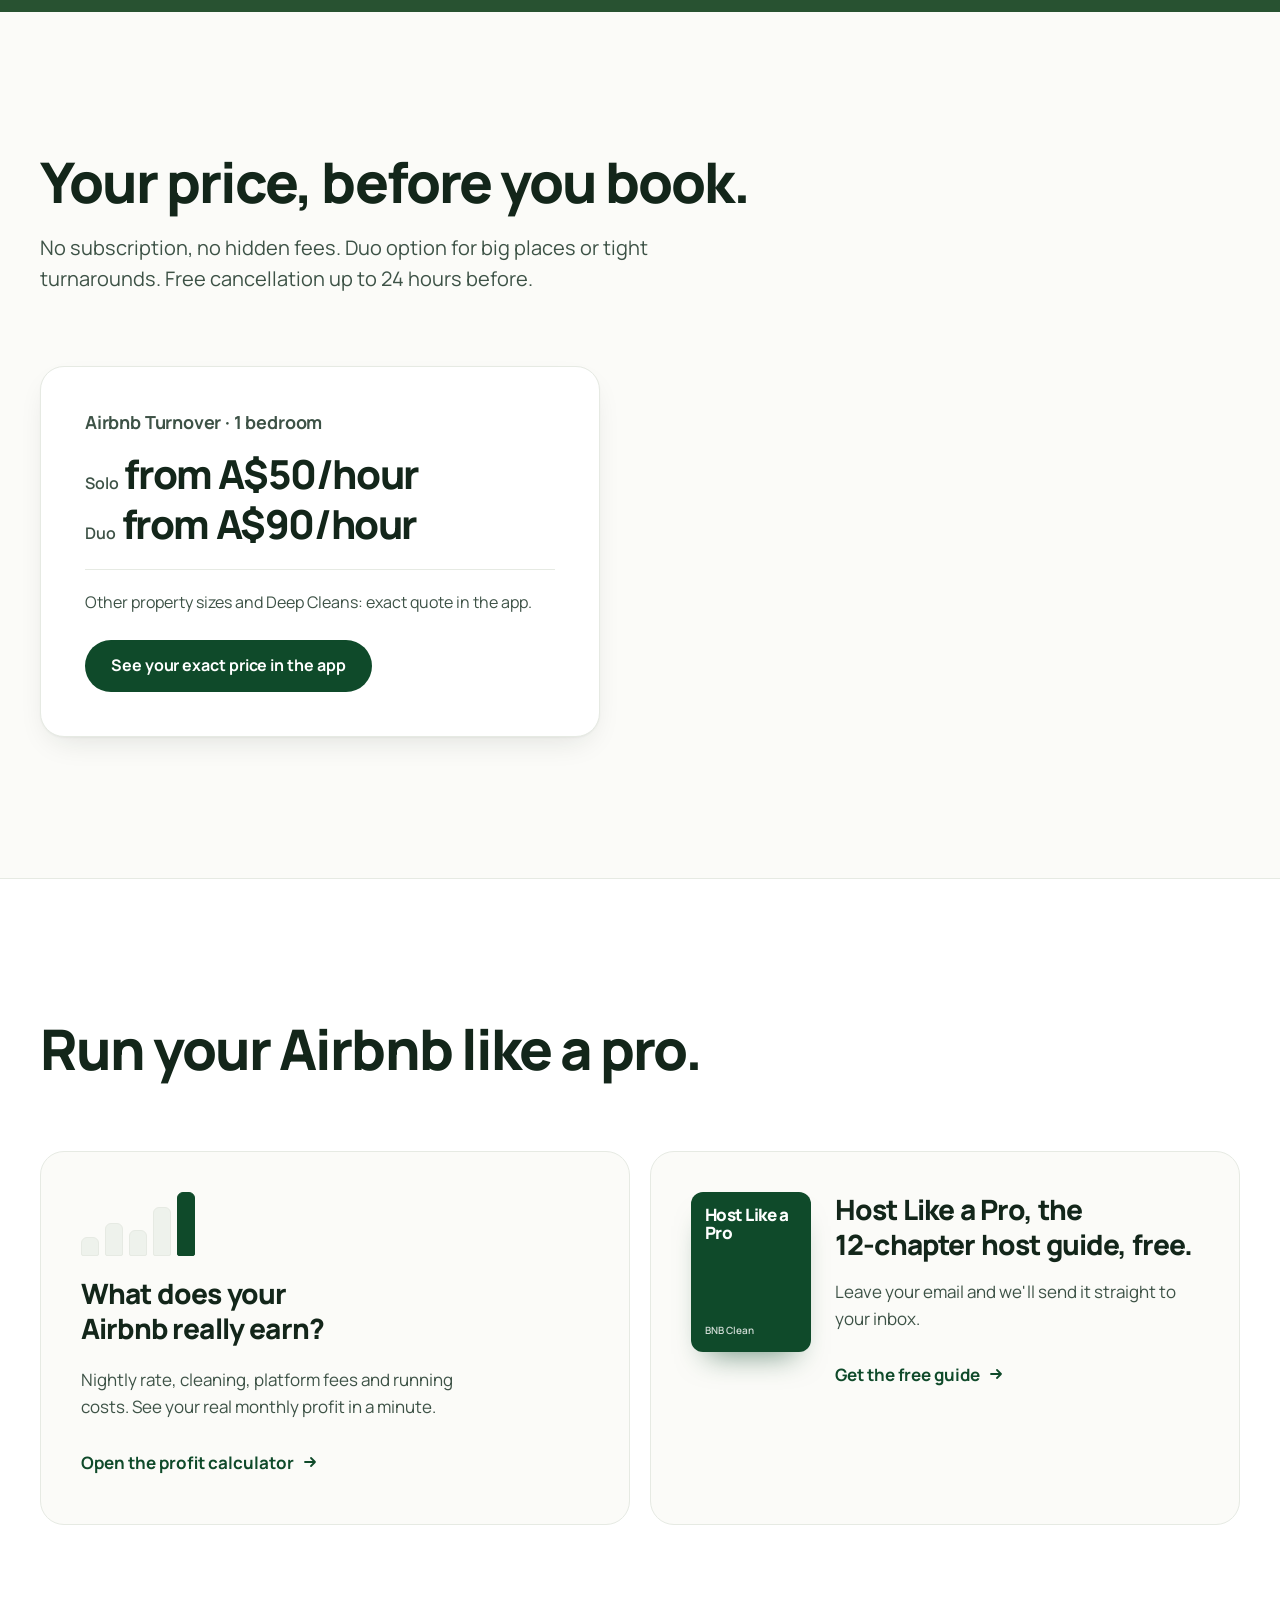
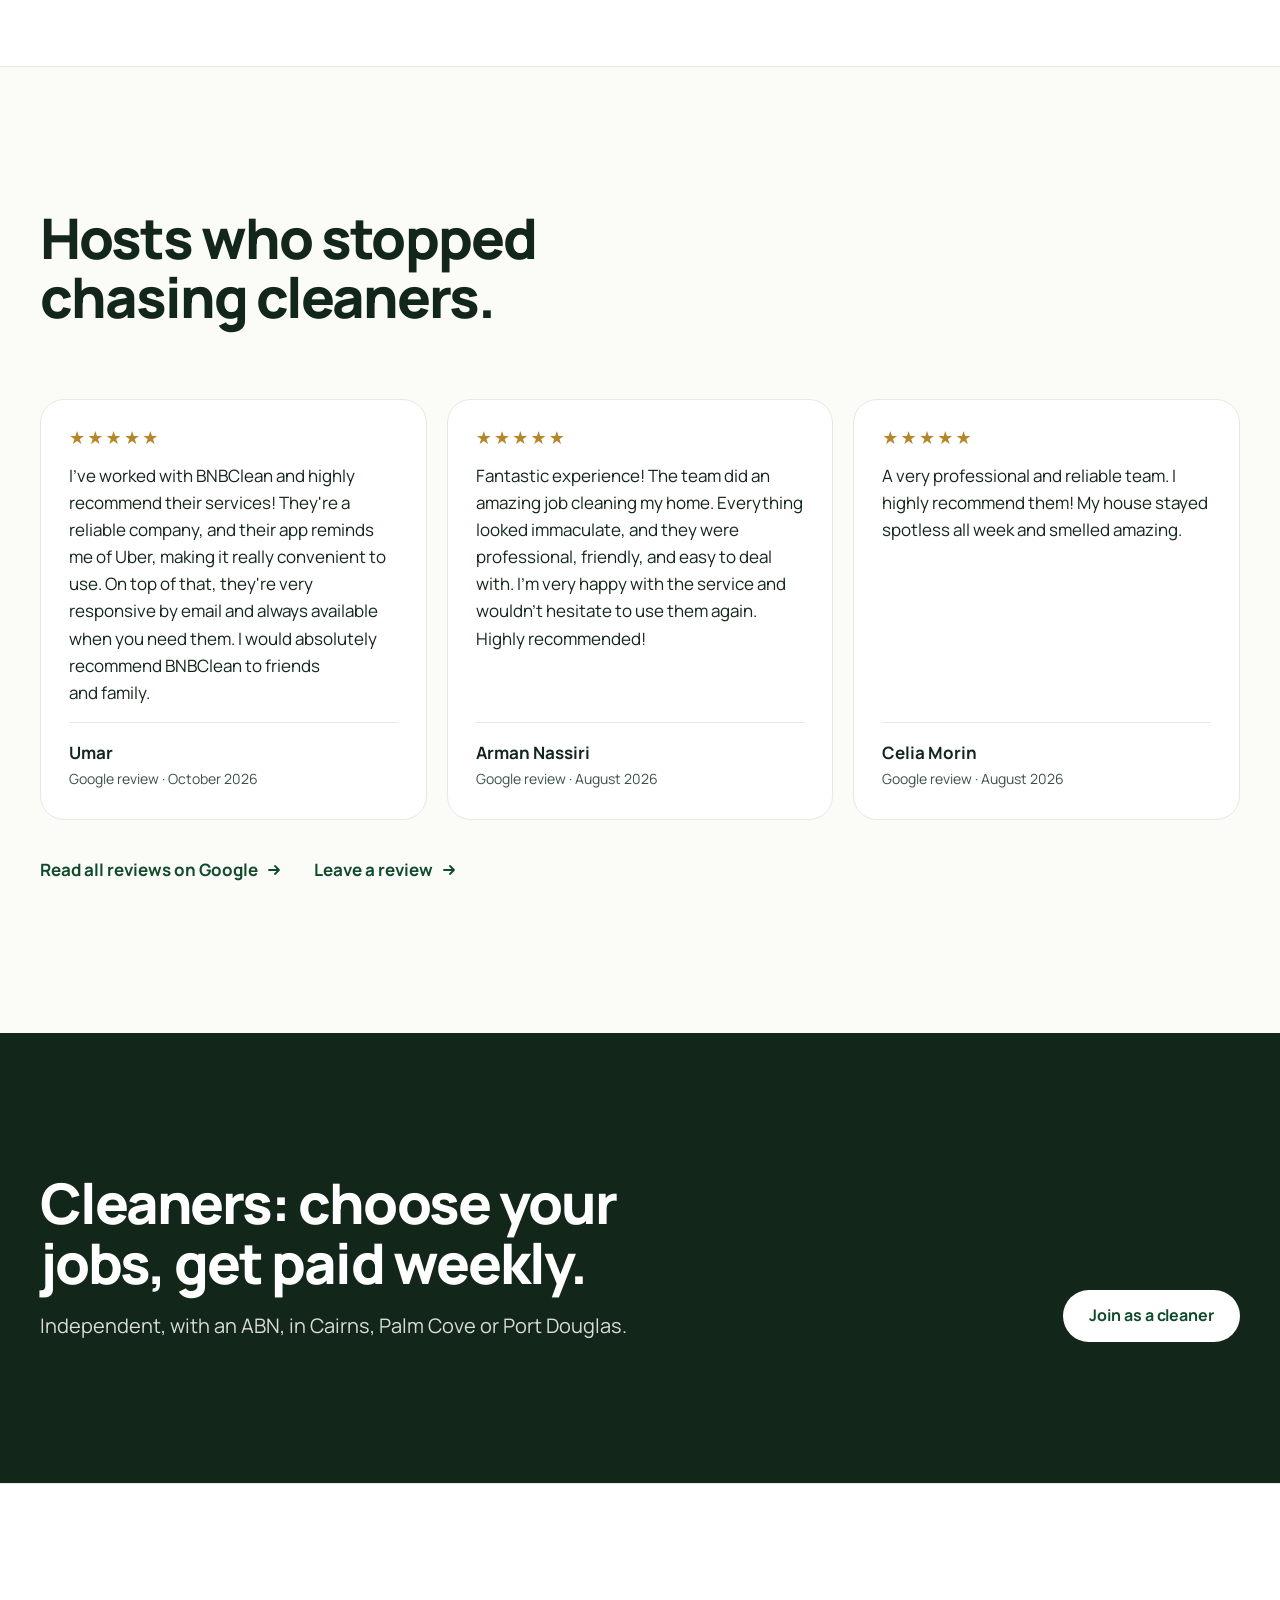
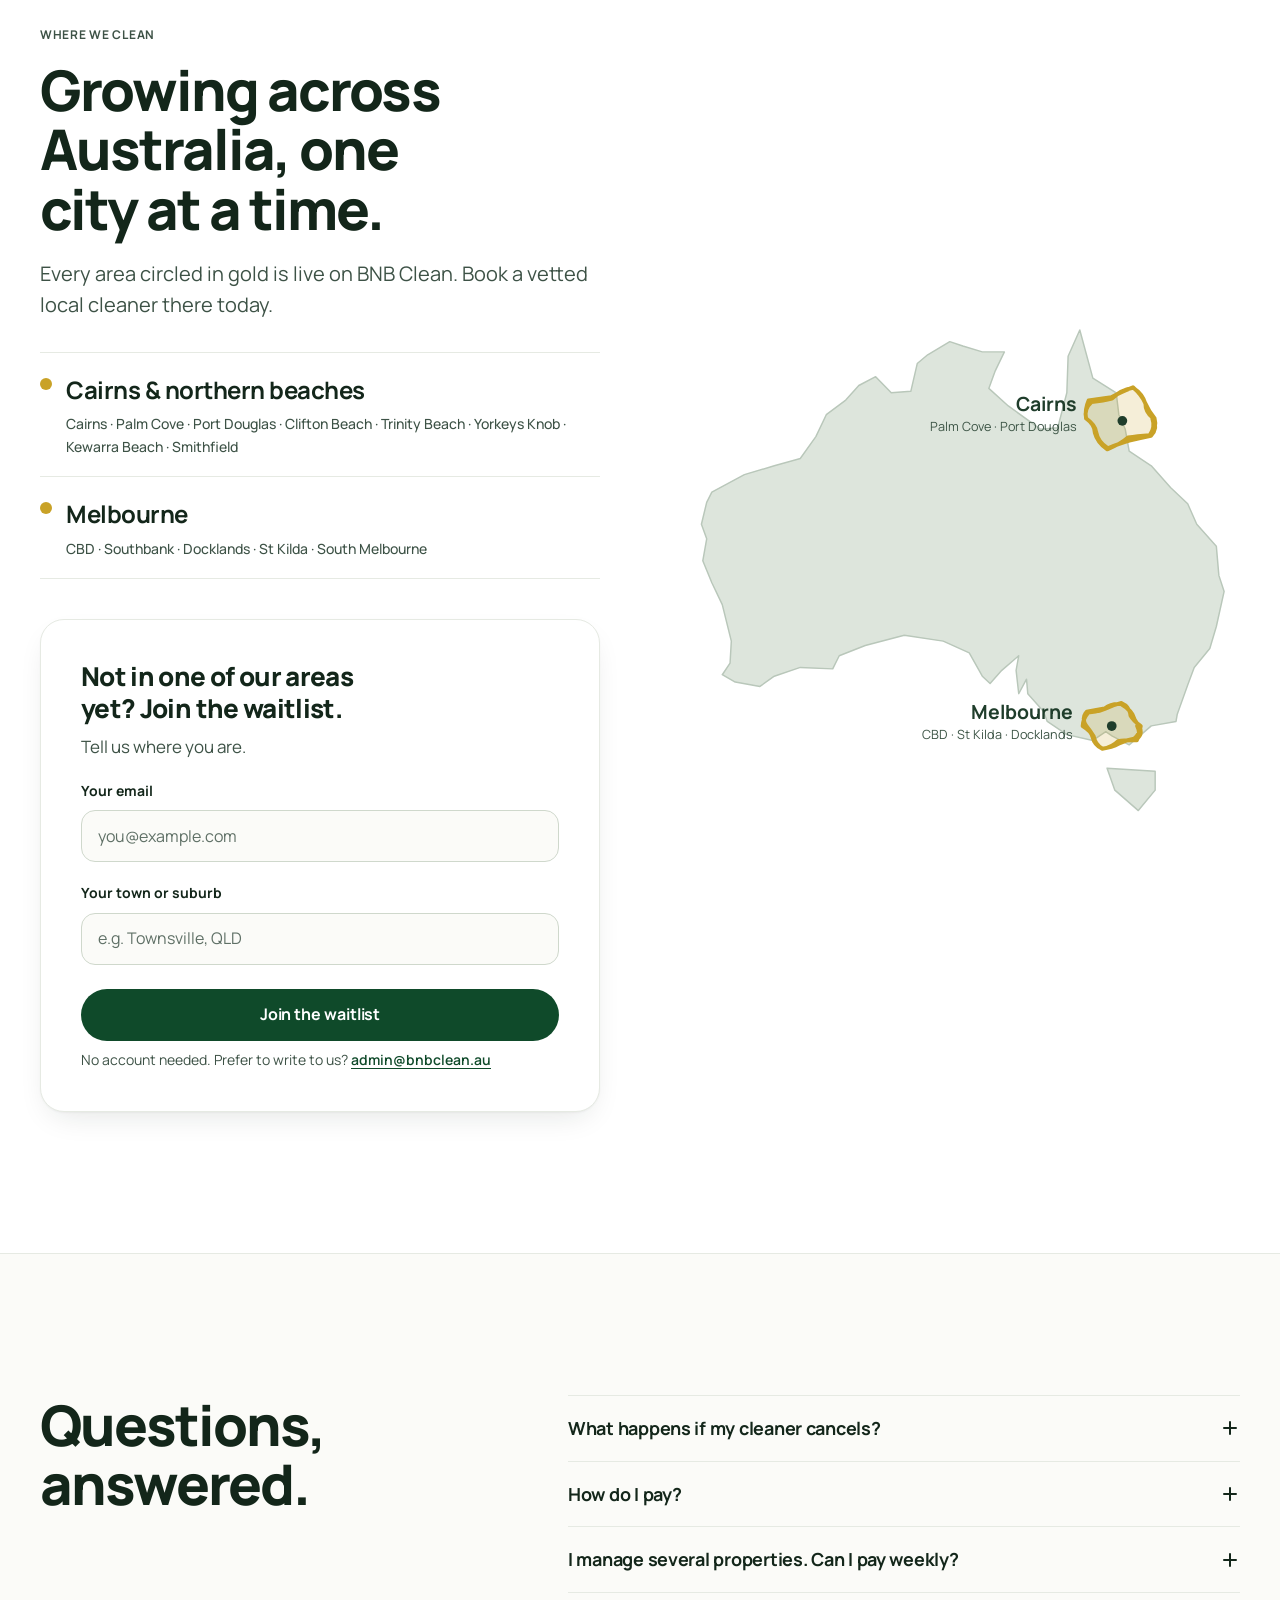
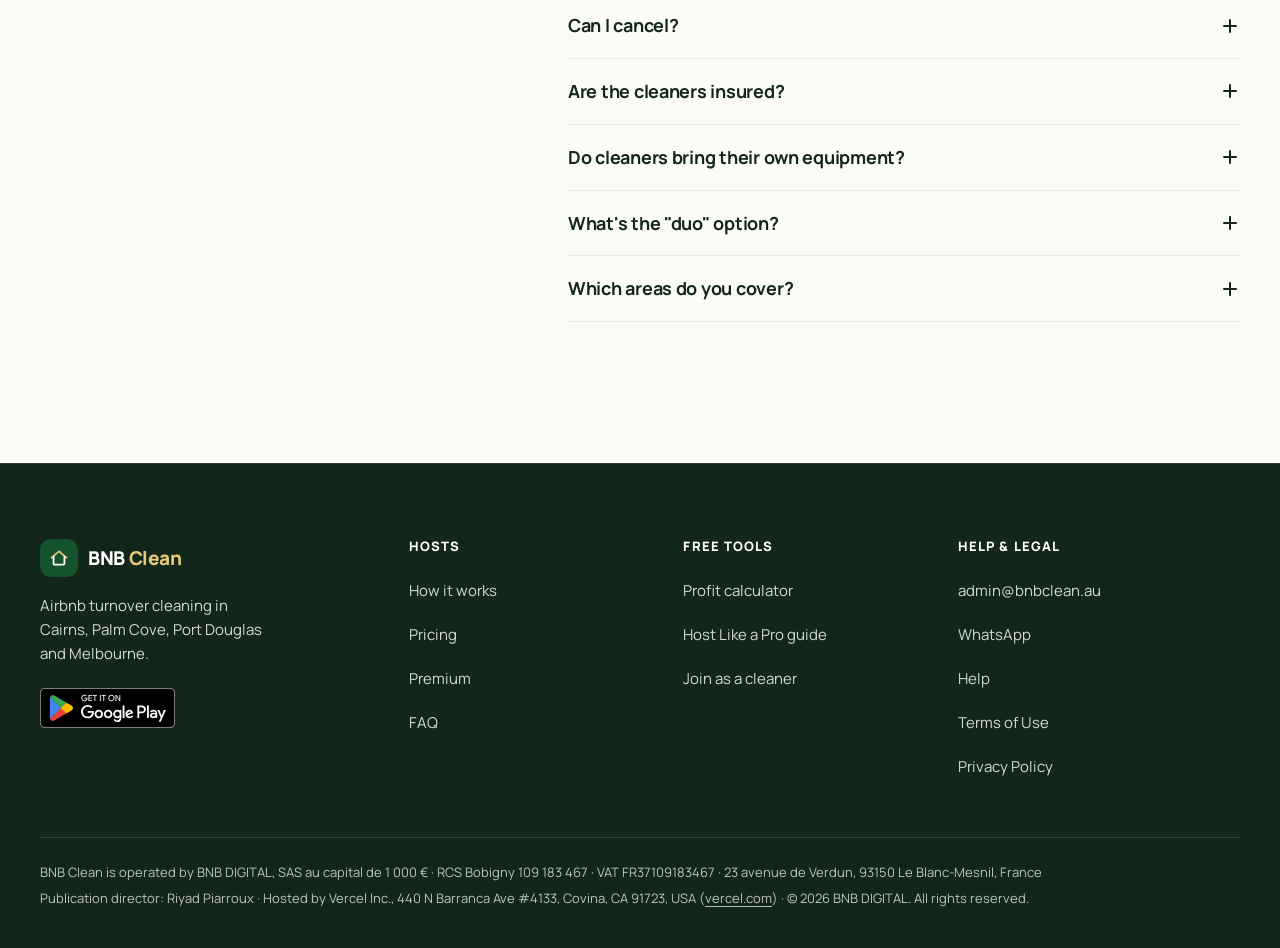
==== commit a4f96643: "SEO + zones depuis la production (7da513d) : head et JSON-LD de l'accueil, section « Where we clean " ====
--- a/index.html
+++ b/index.html
@@ -3,21 +3,21 @@
 <head>
 <meta charset="UTF-8">
 <meta name="viewport" content="width=device-width, initial-scale=1">
-<title>BNB Clean · Airbnb turnover cleaning in Cairns, Palm Cove &amp; Port Douglas</title>
-<meta name="description" content="The easiest way to keep your Airbnb guest-ready. Book a vetted turnover cleaner in Cairns, Palm Cove or Port Douglas in three taps, with your exact price upfront.">
+<title>BNB Clean · Airbnb &amp; home cleaning in Cairns and Melbourne</title>
+<meta name="description" content="Book a vetted local cleaner for your Airbnb or home in Cairns, Palm Cove, Port Douglas or Melbourne. Solo from $50/hour, no subscription, no hidden fees.">
 <link rel="canonical" href="https://bnbclean.au/">
 <meta property="og:type" content="website">
 <meta property="og:site_name" content="BNB Clean">
 <meta property="og:locale" content="en_AU">
 <meta property="og:url" content="https://bnbclean.au/">
-<meta property="og:title" content="BNB Clean · The easiest way to keep your Airbnb guest-ready">
-<meta property="og:description" content="Vetted turnover cleaners in Cairns, Palm Cove and Port Douglas. Exact price upfront. If a cleaner cancels, the job goes straight back to the network.">
+<meta property="og:title" content="BNB Clean · Airbnb &amp; home cleaning in Cairns and Melbourne">
+<meta property="og:description" content="Book a vetted local cleaner for your Airbnb or home in Cairns, Palm Cove, Port Douglas or Melbourne. Solo from $50/hour, no subscription, no hidden fees.">
 <meta property="og:image" content="https://bnbclean.au/media/og-image.jpg">
 <meta property="og:image:width" content="1200">
 <meta property="og:image:height" content="630">
 <meta name="twitter:card" content="summary_large_image">
-<meta name="twitter:title" content="BNB Clean · The easiest way to keep your Airbnb guest-ready">
-<meta name="twitter:description" content="Vetted turnover cleaners in Cairns, Palm Cove and Port Douglas. Exact price upfront.">
+<meta name="twitter:title" content="BNB Clean · Airbnb &amp; home cleaning in Cairns and Melbourne">
+<meta name="twitter:description" content="Book a vetted local cleaner for your Airbnb or home in Cairns, Palm Cove, Port Douglas or Melbourne. Solo from $50/hour, no subscription, no hidden fees.">
 <meta name="twitter:image" content="https://bnbclean.au/media/og-image.jpg">
 <link rel="icon" href="favicon.ico" sizes="any">
 <link rel="icon" type="image/png" sizes="32x32" href="favicon-32.png">
@@ -36,8 +36,7 @@
   "@type": "LocalBusiness",
   "name": "BNB Clean",
   "legalName": "BNB DIGITAL",
-  "vatID": "FR37109183467",
-  "description": "Marketplace for Airbnb and short-term rental turnover cleaning in Far North Queensland.",
+  "description": "Marketplace for Airbnb and short-term rental turnover cleaning in Cairns, Far North Queensland, and Melbourne.",
   "url": "https://bnbclean.au/",
   "email": "admin@bnbclean.au",
   "image": "https://bnbclean.au/media/og-image.jpg",
@@ -45,7 +44,8 @@
   "areaServed": [
     { "@type": "City", "name": "Cairns" },
     { "@type": "City", "name": "Palm Cove" },
-    { "@type": "City", "name": "Port Douglas" }
+    { "@type": "City", "name": "Port Douglas" },
+    { "@type": "City", "name": "Melbourne" }
   ]
 }
 </script>
@@ -324,8 +324,8 @@
     <div class="price-card" id="priceFallback" hidden>
       <h3>Airbnb Turnover · 1 bedroom</h3>
       <div class="price-lines">
-        <p><span>Solo</span>from A$90</p>
-        <p><span>Duo</span>from A$160</p>
+        <p><span>Solo</span>from A$50/hour</p>
+        <p><span>Duo</span>from A$90/hour</p>
       </div>
       <p class="note">Other property sizes and Deep Cleans: exact quote in the app.</p>
       <a class="btn btn-primary" href="https://app.bnbclean.au">See your exact price in the app</a>
@@ -390,38 +390,6 @@
   </div>
 </section>
 
-<!-- ============ SERVICE AREA + WAITLIST ============ -->
-<section class="section" id="area">
-  <div class="wrap area-grid">
-    <div>
-      <h2>Where we clean.</h2>
-      <ul class="area-list">
-        <li>Cairns</li>
-        <li>Palm Cove</li>
-        <li>Port Douglas</li>
-        <li>Nearby suburbs <small>Trinity Beach, Clifton Beach, Kewarra Beach</small></li>
-      </ul>
-    </div>
-    <form class="form-card" data-waitlist novalidate>
-      <h3>Not in Cairns, Palm Cove or Port Douglas yet?</h3>
-      <p>Tell us where you are.</p>
-      <div class="field">
-        <label for="wl-email">Your email</label>
-        <input class="input" type="email" id="wl-email" name="email" placeholder="you@example.com" autocomplete="email" aria-describedby="wl-email-error" required>
-        <p class="field-error" id="wl-email-error" role="alert"></p>
-      </div>
-      <div class="field">
-        <label for="wl-city">Your town or suburb</label>
-        <input class="input" type="text" id="wl-city" name="suburb" data-town placeholder="e.g. Townsville, QLD" autocomplete="address-level2" aria-describedby="wl-city-error" required>
-        <p class="field-error" id="wl-city-error" role="alert"></p>
-      </div>
-      <button class="btn btn-primary" type="submit">Join the waitlist</button>
-      <p class="form-status" role="status" aria-live="polite"></p>
-      <p class="form-hint">No account needed. Prefer to write to us? <a href="mailto:admin@bnbclean.au">admin@bnbclean.au</a></p>
-    </form>
-  </div>
-</section>
-
 <!-- ============ CLEANERS ============ -->
 <section class="section cleaners on-dark" id="cleaners">
   <div class="wrap cleaners-inner">
@@ -430,6 +398,54 @@
       <p>Independent, with an ABN, in Cairns, Palm Cove or Port Douglas.</p>
     </div>
     <a class="btn btn-white" href="https://app.bnbclean.au/candidature-cleaner">Join as a cleaner</a>
+  </div>
+</section>
+
+<!-- ============ SERVICE AREA + WAITLIST ============ -->
+<section class="section section-alt" id="area">
+  <div class="wrap areas">
+    <div class="areas-text">
+      <p class="areas-kicker">Where we clean</p>
+      <h2>Growing across Australia, one city at a time.</h2>
+      <p class="lead">Every area circled in gold is live on BNB Clean. Book a vetted local cleaner there today.</p>
+      <ul class="areas-zones">
+        <li><span class="areas-dot" aria-hidden="true"></span><div><strong>Cairns &amp; northern beaches</strong><span>Cairns · Palm Cove · Port Douglas · Clifton Beach · Trinity Beach · Yorkeys Knob · Kewarra Beach · Smithfield</span></div></li>
+        <li><span class="areas-dot" aria-hidden="true"></span><div><strong>Melbourne</strong><span>CBD · Southbank · Docklands · St Kilda · South Melbourne</span></div></li>
+      </ul>
+    </div>
+    <div class="areas-map">
+      <svg viewBox="0 0 575 530" role="img" aria-label="Map of Australia with Cairns and Melbourne circled in gold">
+        <path fill="#dde5dc" stroke="#b9c7ba" stroke-width="1.5" stroke-linejoin="round" d="M410.5 20.5 L423.9 70.0 L447.9 85.0 L450.6 107.5 L457.2 122.5 L461.2 145.0 L483.9 160.0 L503.9 182.5 L521.3 199.0 L530.6 220.0 L550.7 242.5 L553.3 272.5 L558.7 289.0 L550.7 325.0 L544.0 347.5 L528.0 367.0 L521.3 385.0 L510.6 415.0 L509.3 422.5 L483.9 427.0 L461.2 446.5 L443.9 437.5 L437.2 433.0 L423.9 442.0 L397.2 436.0 L377.1 422.5 L373.1 412.0 L357.1 394.0 L355.8 379.0 L347.8 394.0 L345.1 370.0 L347.8 355.0 L330.4 370.0 L318.4 383.5 L310.4 376.0 L297.0 352.0 L270.3 340.0 L230.3 334.0 L190.2 344.5 L163.5 355.0 L156.8 368.5 L123.5 367.0 L96.8 376.0 L82.1 386.5 L56.7 382.0 L43.4 374.5 L51.4 362.5 L52.7 340.0 L43.4 302.5 L32.7 280.0 L23.4 257.5 L27.4 235.0 L22.0 220.0 L27.4 197.5 L32.7 187.0 L66.1 169.0 L96.8 160.0 L123.5 152.5 L139.5 130.0 L150.2 107.5 L170.2 92.5 L183.6 77.5 L200.9 68.5 L216.9 85.0 L237.0 83.5 L243.6 55.0 L254.3 46.0 L277.0 32.5 L290.4 37.0 L310.4 43.0 L333.1 43.0 L323.7 62.5 L317.1 80.5 L337.1 98.5 L370.4 122.5 L387.8 121.0 L397.2 85.0 L398.5 47.5 Z"/>
+        <path fill="#dde5dc" stroke="#b9c7ba" stroke-width="1.5" stroke-linejoin="round" d="M438.5 470.5 L487.9 473.5 L487.9 493.0 L470.6 514.0 L446.5 493.0 Z"/>
+        <path fill="#C9A227" fill-opacity="0.18" stroke="#C9A227" stroke-width="4" stroke-linecap="round" stroke-linejoin="round" d="M484.9 111.2 Q488.2 120.5 482.3 128.5 Q468.9 129.5 460.0 130.8 Q451.9 137.9 438.7 143.1 Q428.6 136.4 425.9 126.1 Q426.1 117.8 417.0 111.2 Q414.6 101.8 422.6 94.6 Q435.2 93.2 443.5 91.1 Q451.9 82.2 465.0 79.8 Q475.1 86.2 477.9 96.4 Q477.6 104.7 485.8 111.2 Q491.1 121.2 483.5 129.2 Q470.9 131.8 461.4 134.2 Q451.9 136.9 439.2 141.9 Q429.2 135.7 427.3 125.2 Q426.2 117.8 416.9 111.3 Q415.5 102.0 419.5 92.9 Q432.9 90.8 442.9 89.6 Q451.9 84.5 465.1 79.4 Q474.2 87.3 478.1 96.4 Q481.2 103.8 487.3 111.2 Q490.1 121.0 482.6 128.7"/>
+        <path fill="#C9A227" fill-opacity="0.18" stroke="#C9A227" stroke-width="4" stroke-linecap="round" stroke-linejoin="round" d="M469.4 427.2 Q473.3 434.8 469.1 441.8 Q456.6 441.5 449.8 442.7 Q443.3 449.3 433.6 450.5 Q425.4 446.5 423.6 438.4 Q422.2 432.5 413.4 427.2 Q413.8 419.6 419.1 413.4 Q429.7 412.5 436.1 409.6 Q443.3 406.1 453.2 403.5 Q461.8 407.3 462.5 416.3 Q465.4 421.5 473.1 427.2 Q472.5 434.6 466.2 440.2 Q457.0 441.8 450.8 445.2 Q443.3 449.5 433.7 450.4 Q426.1 445.8 424.8 437.7 Q421.6 432.7 417.3 427.2 Q411.6 419.1 417.6 412.5 Q427.9 410.5 435.9 409.2 Q443.3 403.5 452.7 404.6 Q460.4 408.7 464.6 415.1 Q466.5 421.5 471.2 427.2 Q476.1 435.5 468.0 441.2"/>
+        <circle cx="454.2" cy="113.8" r="5" fill="#1f3d2b"/>
+        <circle cx="443.3" cy="427.2" r="5" fill="#1f3d2b"/>
+        <g class="areas-map-labels" text-anchor="end">
+          <text x="408" y="104" font-size="20" font-weight="700" fill="#1f3d2b">Cairns</text>
+          <text x="408" y="124" font-size="13" fill="#3d5546">Palm Cove · Port Douglas</text>
+          <text x="404" y="420" font-size="20" font-weight="700" fill="#1f3d2b">Melbourne</text>
+          <text x="404" y="440" font-size="13" fill="#3d5546">CBD · St Kilda · Docklands</text>
+        </g>
+      </svg>
+    </div>
+    <form class="form-card" data-waitlist novalidate>
+      <h3>Not in one of our areas yet? Join the waitlist.</h3>
+      <p>Tell us where you are.</p>
+      <div class="field">
+        <label for="wl-email">Your email</label>
+        <input class="input" type="email" id="wl-email" name="email" placeholder="you@example.com" autocomplete="email" aria-describedby="wl-email-error" required>
+        <p class="field-error" id="wl-email-error" role="alert"></p>
+      </div>
+      <div class="field">
+        <label for="wl-city">Your town or suburb</label>
+        <input class="input" type="text" id="wl-city" name="suburb" data-town placeholder="e.g. Townsville, QLD" autocomplete="address-level2" aria-describedby="wl-city-error" required>
+        <p class="field-error" id="wl-city-error" role="alert"></p>
+      </div>
+      <button class="btn btn-primary" type="submit">Join the waitlist</button>
+      <p class="form-status" role="status" aria-live="polite"></p>
+      <p class="form-hint">No account needed. Prefer to write to us? <a href="mailto:admin@bnbclean.au">admin@bnbclean.au</a></p>
+    </form>
   </div>
 </section>
 
@@ -453,7 +469,7 @@
       <details><summary>What's the "duo" option?<svg width="20" height="20" viewBox="0 0 20 20" aria-hidden="true"><path d="M10 4v12M4 10h12" stroke="currentColor" stroke-width="2" stroke-linecap="round"/></svg></summary>
         <p>Two cleaners on the same job. Ideal for large properties or tight turnarounds between guests.</p></details>
       <details><summary>Which areas do you cover?<svg width="20" height="20" viewBox="0 0 20 20" aria-hidden="true"><path d="M10 4v12M4 10h12" stroke="currentColor" stroke-width="2" stroke-linecap="round"/></svg></summary>
-        <p>Cairns, Palm Cove, Port Douglas and surrounding suburbs. Join our waitlist if you're elsewhere.</p></details>
+        <p>Cairns, Palm Cove, Port Douglas, Melbourne and surrounding suburbs. Join our waitlist if you're elsewhere.</p></details>
     </div>
   </div>
 </section>
@@ -469,7 +485,7 @@
           <span class="logo-mark" aria-hidden="true"><svg width="20" height="20" viewBox="0 0 24 24" fill="none"><path d="M3 11.5 12 4l9 7.5" stroke="#e6c878" stroke-width="2.2" stroke-linecap="round" stroke-linejoin="round"/><path d="M5.5 10.5V19a1 1 0 0 0 1 1h11a1 1 0 0 0 1-1v-8.5" stroke="#fff" stroke-width="2.2" stroke-linecap="round" stroke-linejoin="round"/></svg></span>
       <span class="logo-text"><span class="g">BNB</span> <span class="a">Clean</span></span>
         </a>
-        <p class="footer-desc">Airbnb turnover cleaning in Cairns, Palm Cove and Port Douglas.</p>
+        <p class="footer-desc">Airbnb turnover cleaning in Cairns, Palm Cove, Port Douglas and Melbourne.</p>
         <a class="play-badge" href="https://play.google.com/store/apps/details?id=au.bnbclean.app" target="_blank" rel="noopener">
           <img src="media/google-play-badge.svg" width="135" height="40" alt="Get it on Google Play" decoding="async">
         </a>
--- a/assets/site.css
+++ b/assets/site.css
@@ -262,10 +262,17 @@
 .reviews-more{margin-top:28px;display:flex;flex-wrap:wrap;column-gap:32px;row-gap:4px}
 
 /* ---------- Area + waitlist ---------- */
-.area-grid{display:grid;gap:48px}
-.area-list{margin-top:32px;display:grid;gap:0;border-top:1px solid var(--line)}
-.area-list li{display:flex;align-items:baseline;justify-content:space-between;gap:16px;padding:18px 0;border-bottom:1px solid var(--line);font-weight:700;font-size:clamp(20px,2.2vw,24px);letter-spacing:-.02em}
-.area-list small{font-size:14px;font-weight:500;color:var(--ink-2);letter-spacing:0;text-align:right}
+.areas{display:grid;gap:40px;grid-template-columns:minmax(0,1fr)}
+.areas>*{min-width:0}
+.areas-kicker{margin-bottom:16px;font-size:12px;font-weight:700;letter-spacing:.06em;text-transform:uppercase;color:var(--ink-2)}
+.areas .lead{margin-top:20px}
+.areas-zones{margin-top:32px;display:grid;border-top:1px solid var(--line)}
+.areas-zones li{display:flex;align-items:flex-start;gap:14px;padding:18px 0;border-bottom:1px solid var(--line)}
+.areas-dot{flex:none;width:12px;height:12px;margin-top:7px;border-radius:50%;background:#C9A227}
+.areas-zones strong{display:block;font-weight:700;font-size:clamp(20px,2.2vw,24px);letter-spacing:-.02em}
+.areas-zones span:not(.areas-dot){display:block;margin-top:4px;font-size:14px;font-weight:500;color:var(--ink-2);overflow-wrap:anywhere}
+.areas-map svg{display:block;width:100%;max-width:560px;height:auto;margin-inline:auto}
+.areas-map-labels{font-family:var(--font)}
 .form-card{background:var(--surface);border:1px solid var(--line);border-radius:var(--r-card);padding:clamp(24px,4vw,40px);box-shadow:var(--shadow)}
 .form-card h3{font-size:clamp(22px,2.4vw,26px);letter-spacing:-.025em}
 .form-card>p{margin-top:8px;color:var(--ink-2)}
@@ -283,7 +290,10 @@
 .form-status:empty{display:none}
 .form-hint{margin-top:14px;font-size:14px;color:var(--ink-2)}
 .form-hint a{color:var(--green);font-weight:600}
-@media(min-width:900px){.area-grid{grid-template-columns:1fr 1fr;gap:80px;align-items:start}}
+@media(min-width:900px){
+  .areas{grid-template-columns:minmax(0,1fr) minmax(0,1fr);grid-template-areas:"text map" "form map";column-gap:80px;row-gap:40px;align-items:start}
+  .areas-text{grid-area:text}.areas-map{grid-area:map;align-self:center}.areas>.form-card{grid-area:form}
+}
 
 /* ---------- Cleaners ---------- */
 .cleaners{background:var(--foot);color:#fff}
@@ -434,3 +444,6 @@
 .pf-chat{margin-top:16px;font-size:15px;color:rgba(255,255,255,.82)}
 .pf-chat a{color:var(--gold);font-weight:700}
 @media(min-width:620px){.pf-grid{grid-template-columns:1fr 1fr}.pf-grid .field:nth-child(2){margin-top:0}.pf-grid .field:nth-child(3){grid-column:1/-1}}
+
+/* ---------- Alternate section background (service area) ---------- */
+.section-alt{background:var(--surface);border-block:1px solid var(--line)}
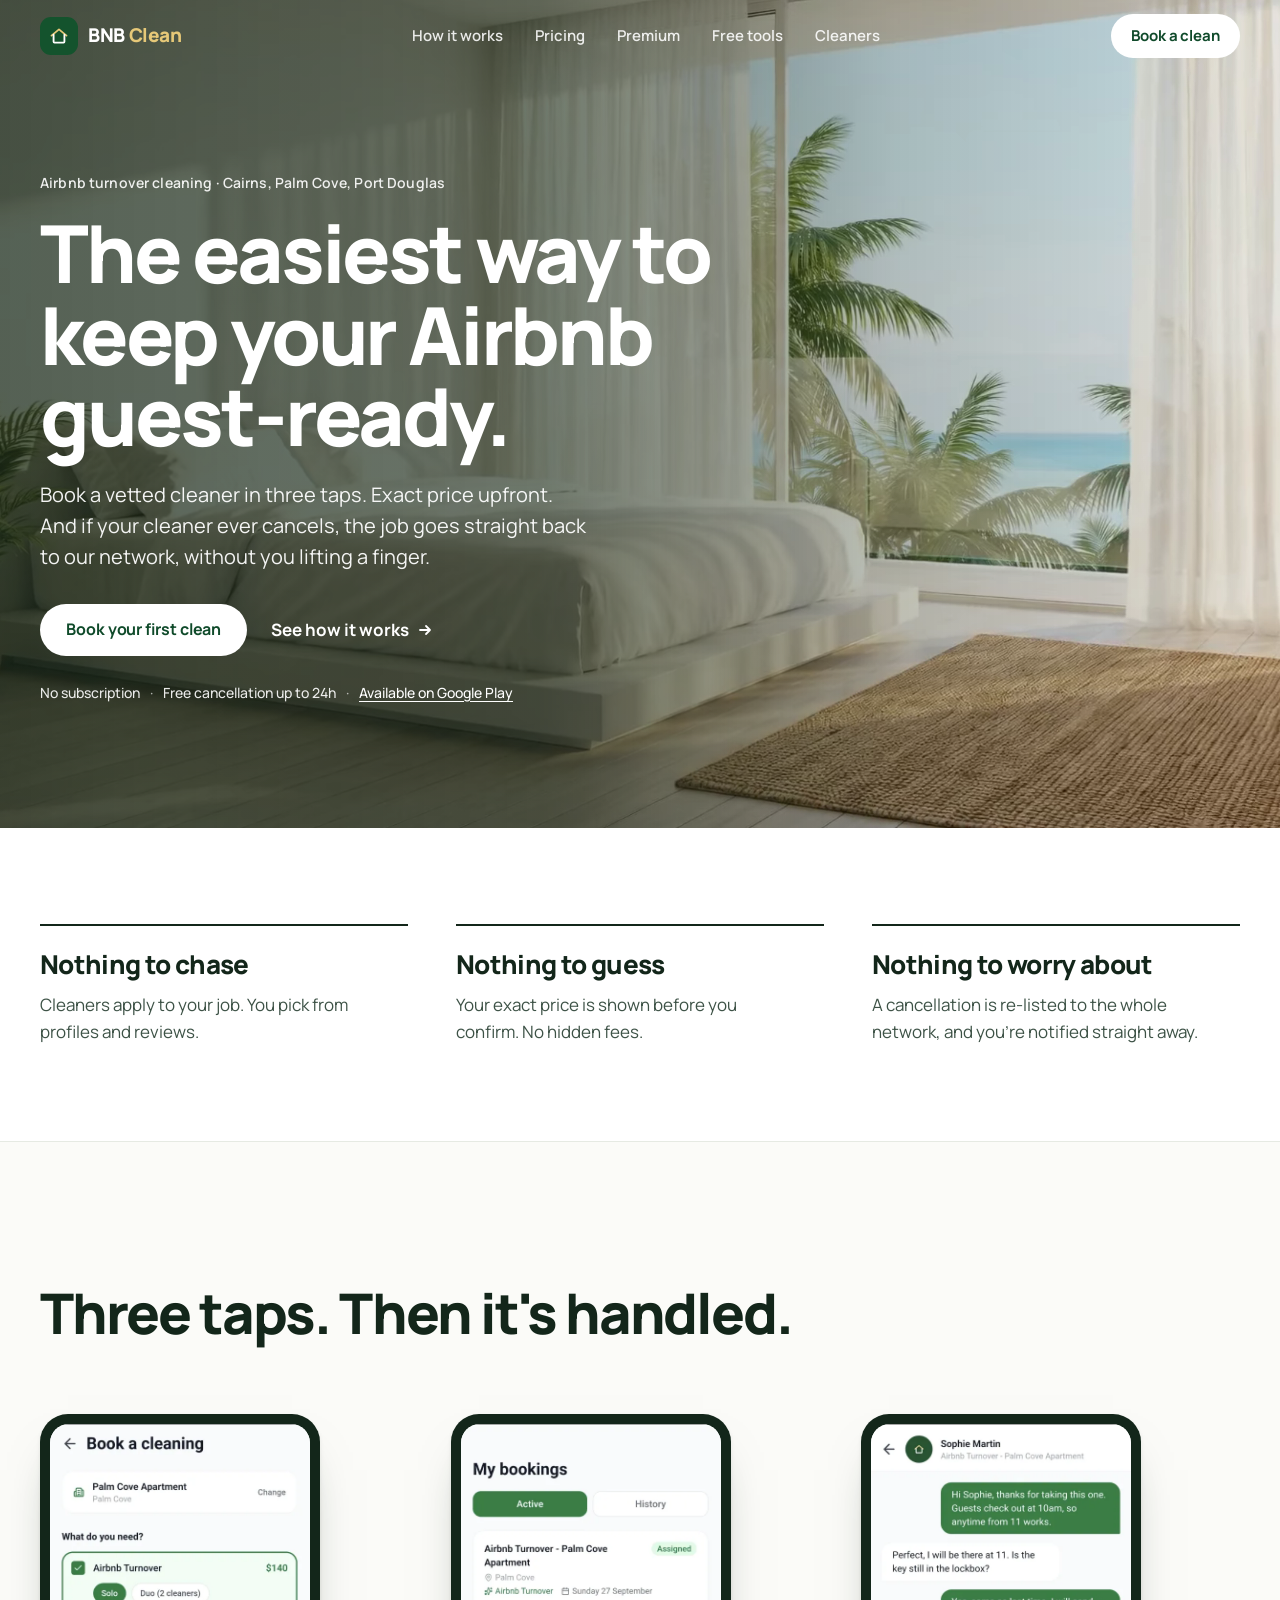
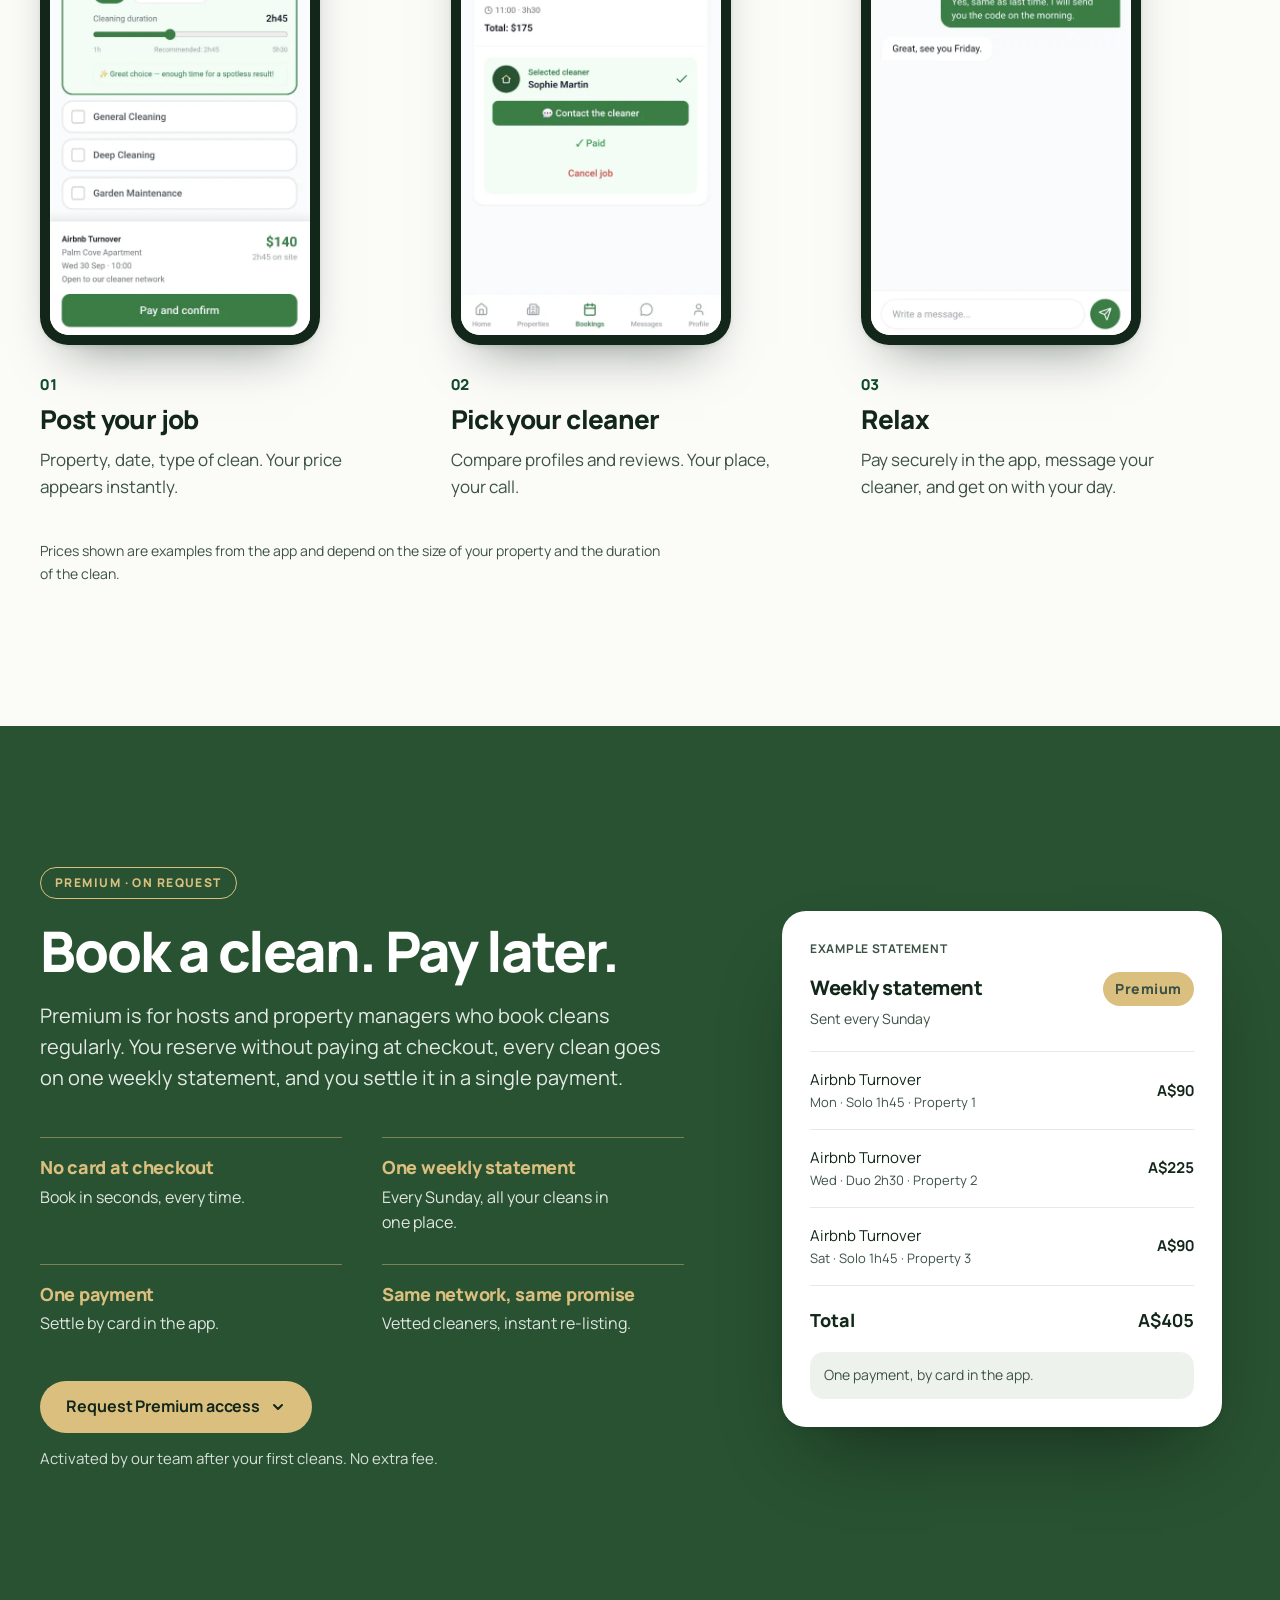
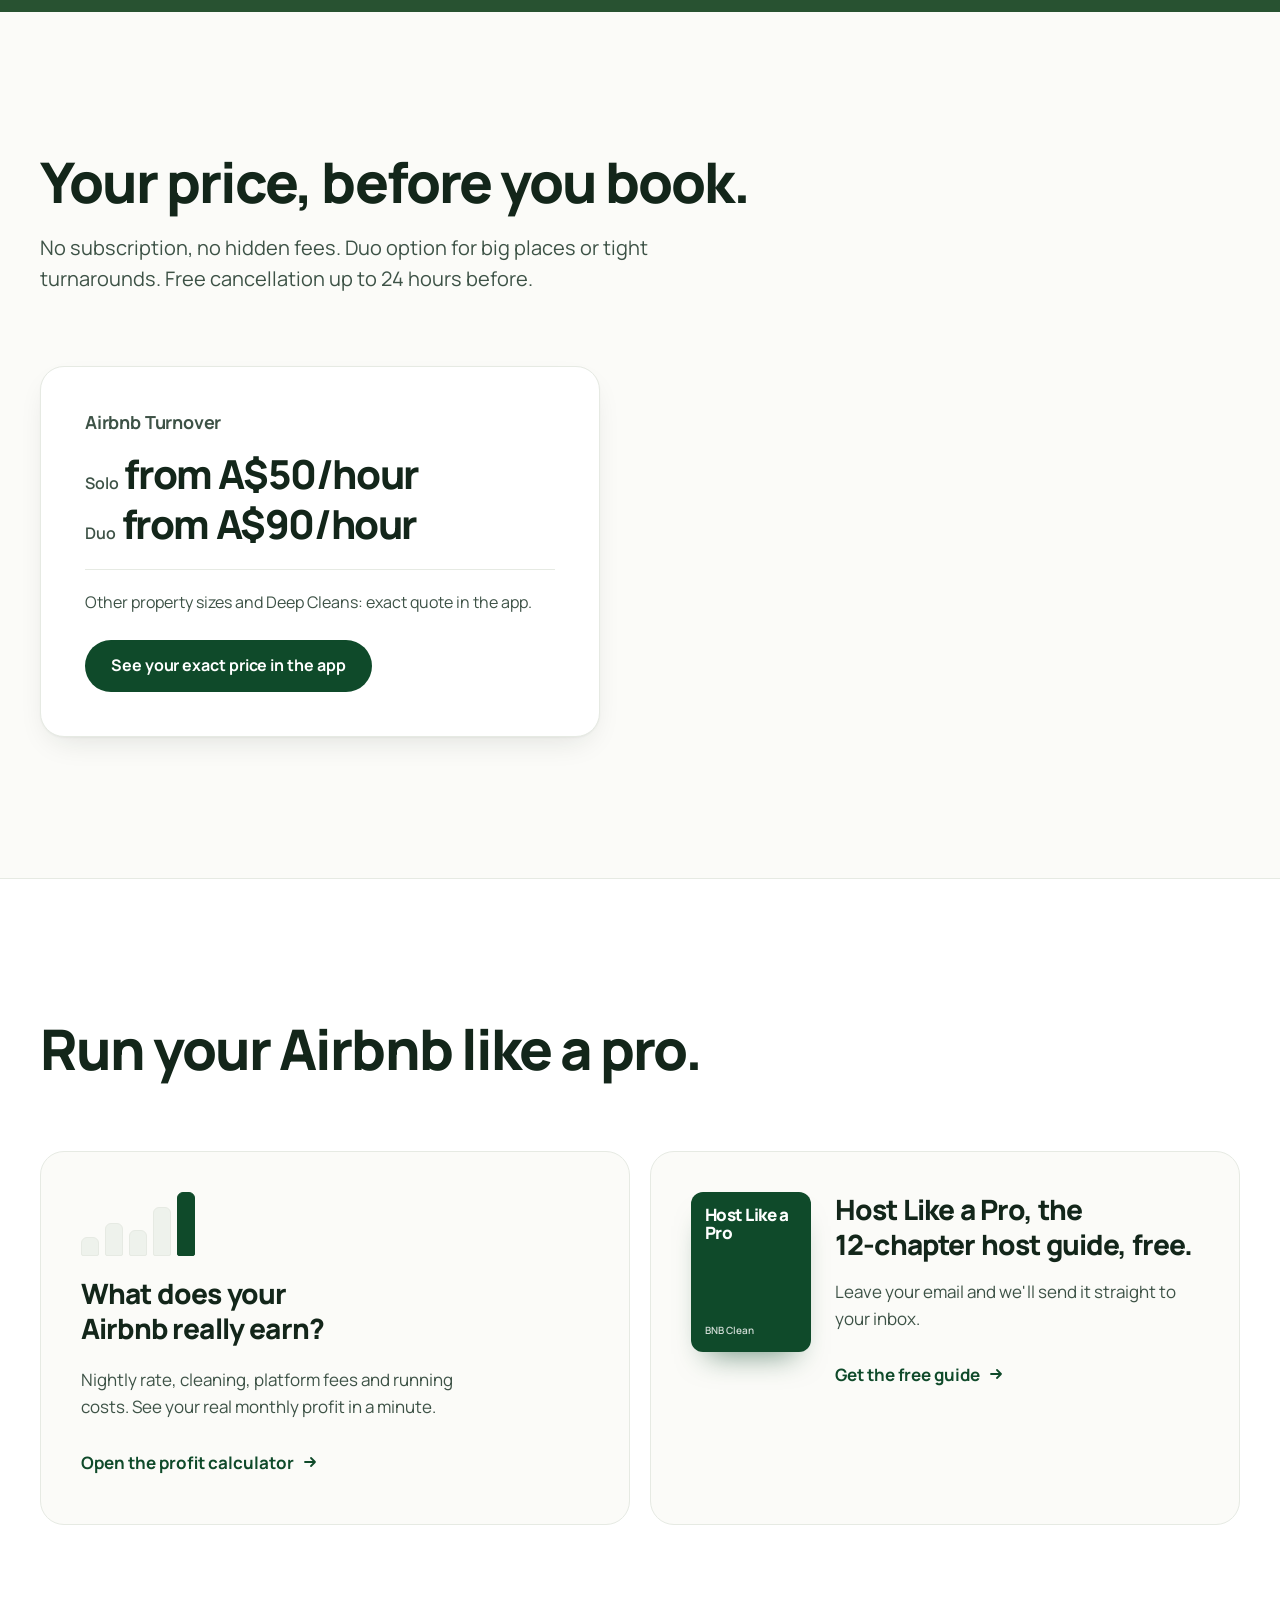
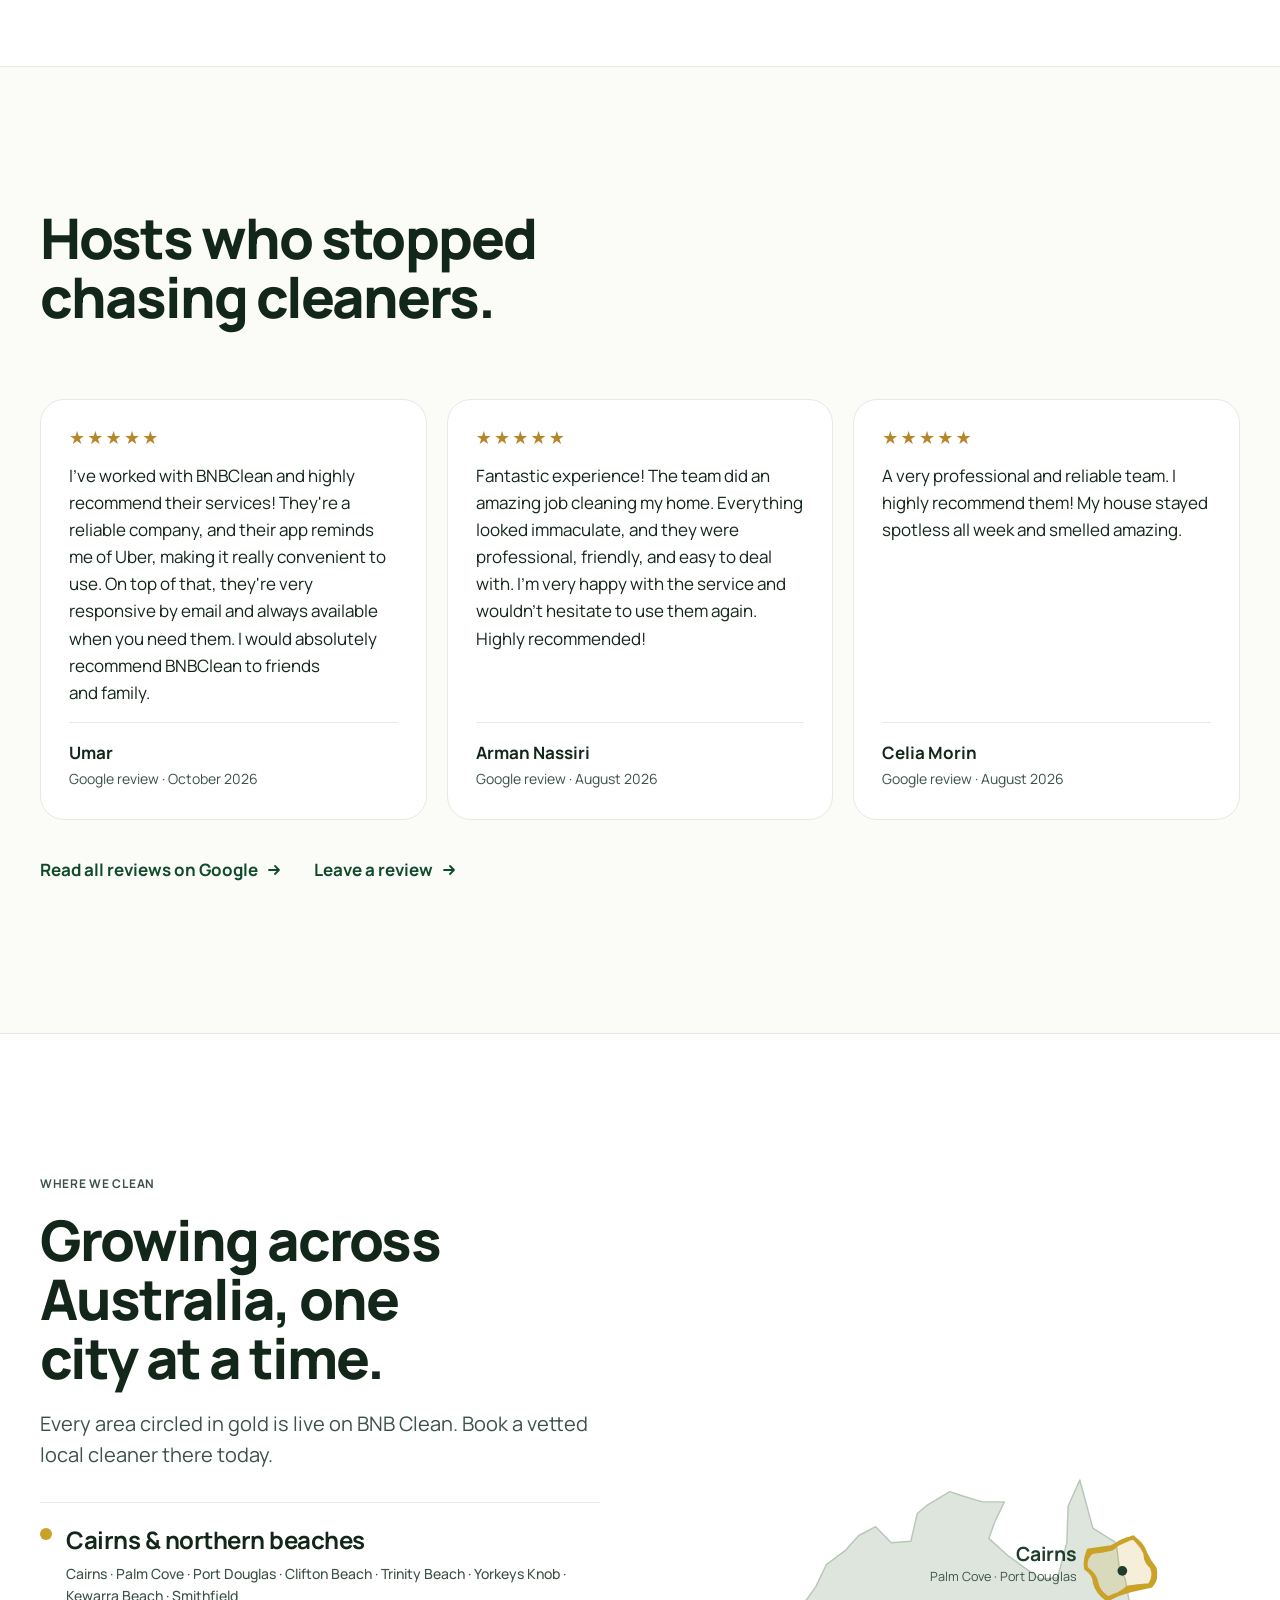
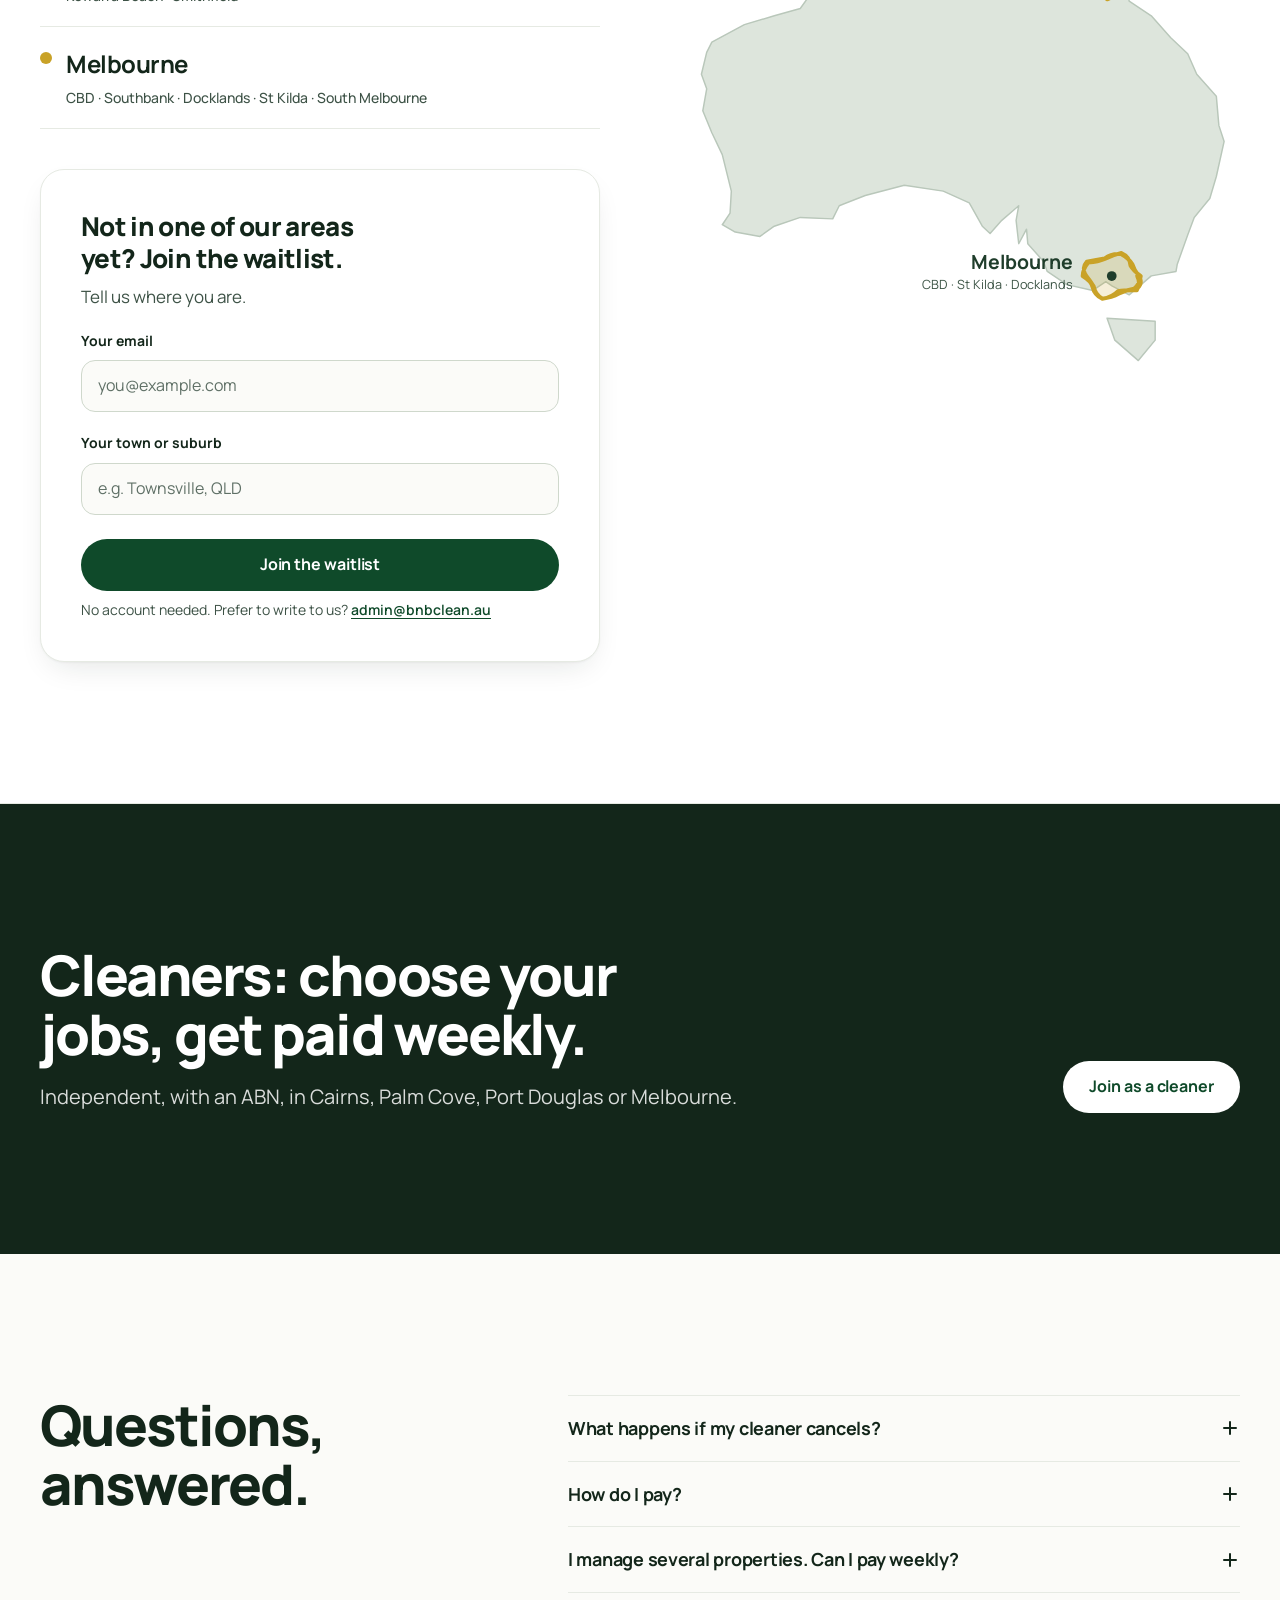
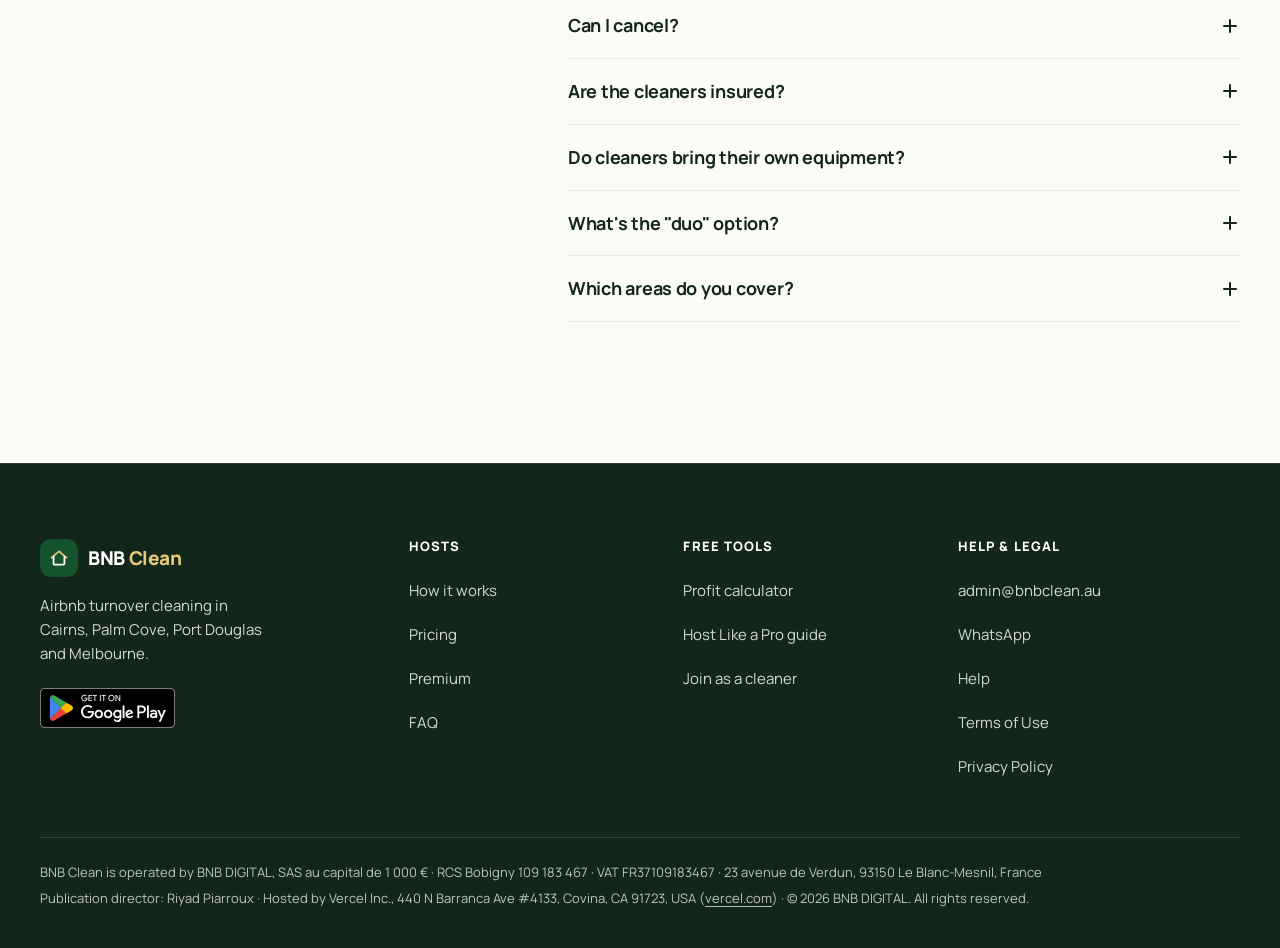
==== commit 4bb58e26: "seo-map : section #area remise à sa place de production (après les avis, avant la bande cleaners), t" ====
--- a/index.html
+++ b/index.html
@@ -322,7 +322,7 @@
 
     <!-- Fallback, shown by assets/site.js if the estimator can't reach the pricing function (and without JS) -->
     <div class="price-card" id="priceFallback" hidden>
-      <h3>Airbnb Turnover · 1 bedroom</h3>
+      <h3>Airbnb Turnover</h3>
       <div class="price-lines">
         <p><span>Solo</span>from A$50/hour</p>
         <p><span>Duo</span>from A$90/hour</p>
@@ -390,17 +390,6 @@
   </div>
 </section>
 
-<!-- ============ CLEANERS ============ -->
-<section class="section cleaners on-dark" id="cleaners">
-  <div class="wrap cleaners-inner">
-    <div>
-      <h2>Cleaners: choose your jobs, get paid weekly.</h2>
-      <p>Independent, with an ABN, in Cairns, Palm Cove or Port Douglas.</p>
-    </div>
-    <a class="btn btn-white" href="https://app.bnbclean.au/candidature-cleaner">Join as a cleaner</a>
-  </div>
-</section>
-
 <!-- ============ SERVICE AREA + WAITLIST ============ -->
 <section class="section section-alt" id="area">
   <div class="wrap areas">
@@ -446,6 +435,17 @@
       <p class="form-status" role="status" aria-live="polite"></p>
       <p class="form-hint">No account needed. Prefer to write to us? <a href="mailto:admin@bnbclean.au">admin@bnbclean.au</a></p>
     </form>
+  </div>
+</section>
+
+<!-- ============ CLEANERS ============ -->
+<section class="section cleaners on-dark" id="cleaners">
+  <div class="wrap cleaners-inner">
+    <div>
+      <h2>Cleaners: choose your jobs, get paid weekly.</h2>
+      <p>Independent, with an ABN, in Cairns, Palm Cove, Port Douglas or Melbourne.</p>
+    </div>
+    <a class="btn btn-white" href="https://app.bnbclean.au/candidature-cleaner">Join as a cleaner</a>
   </div>
 </section>
 
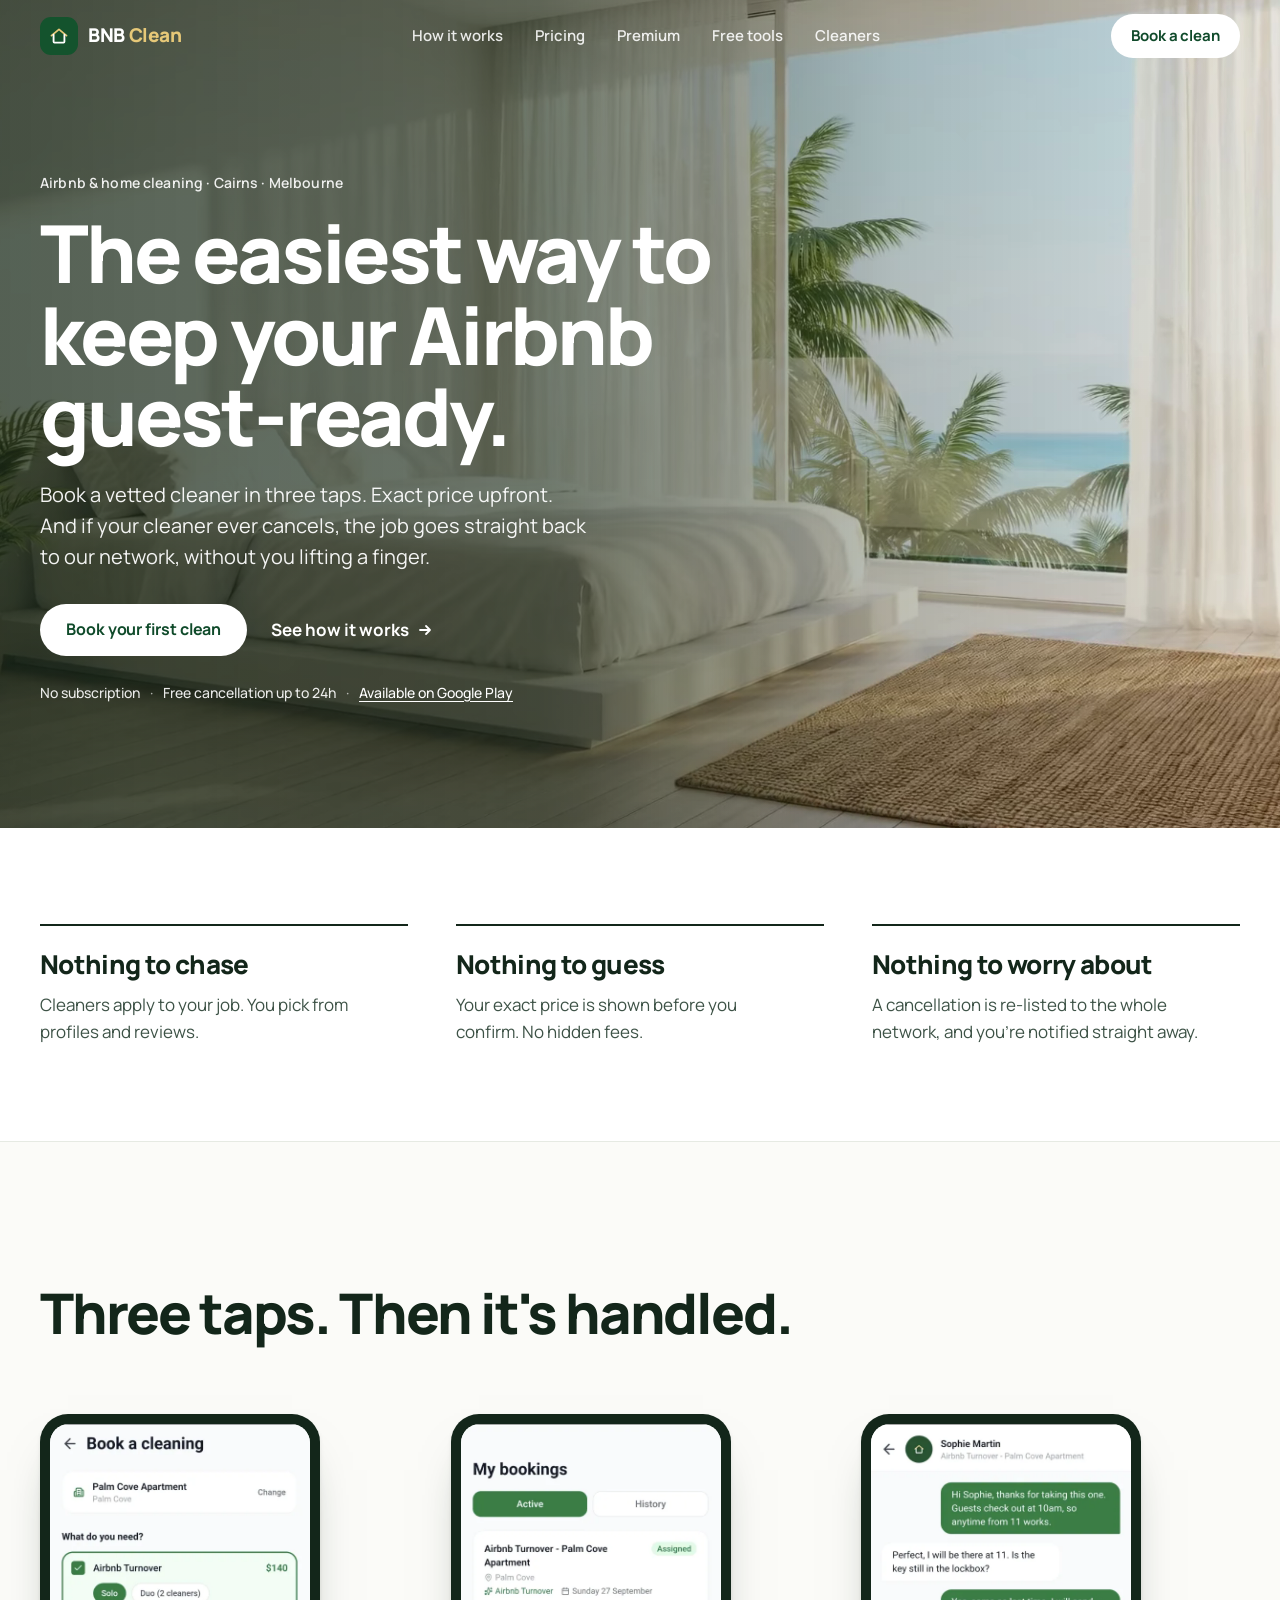
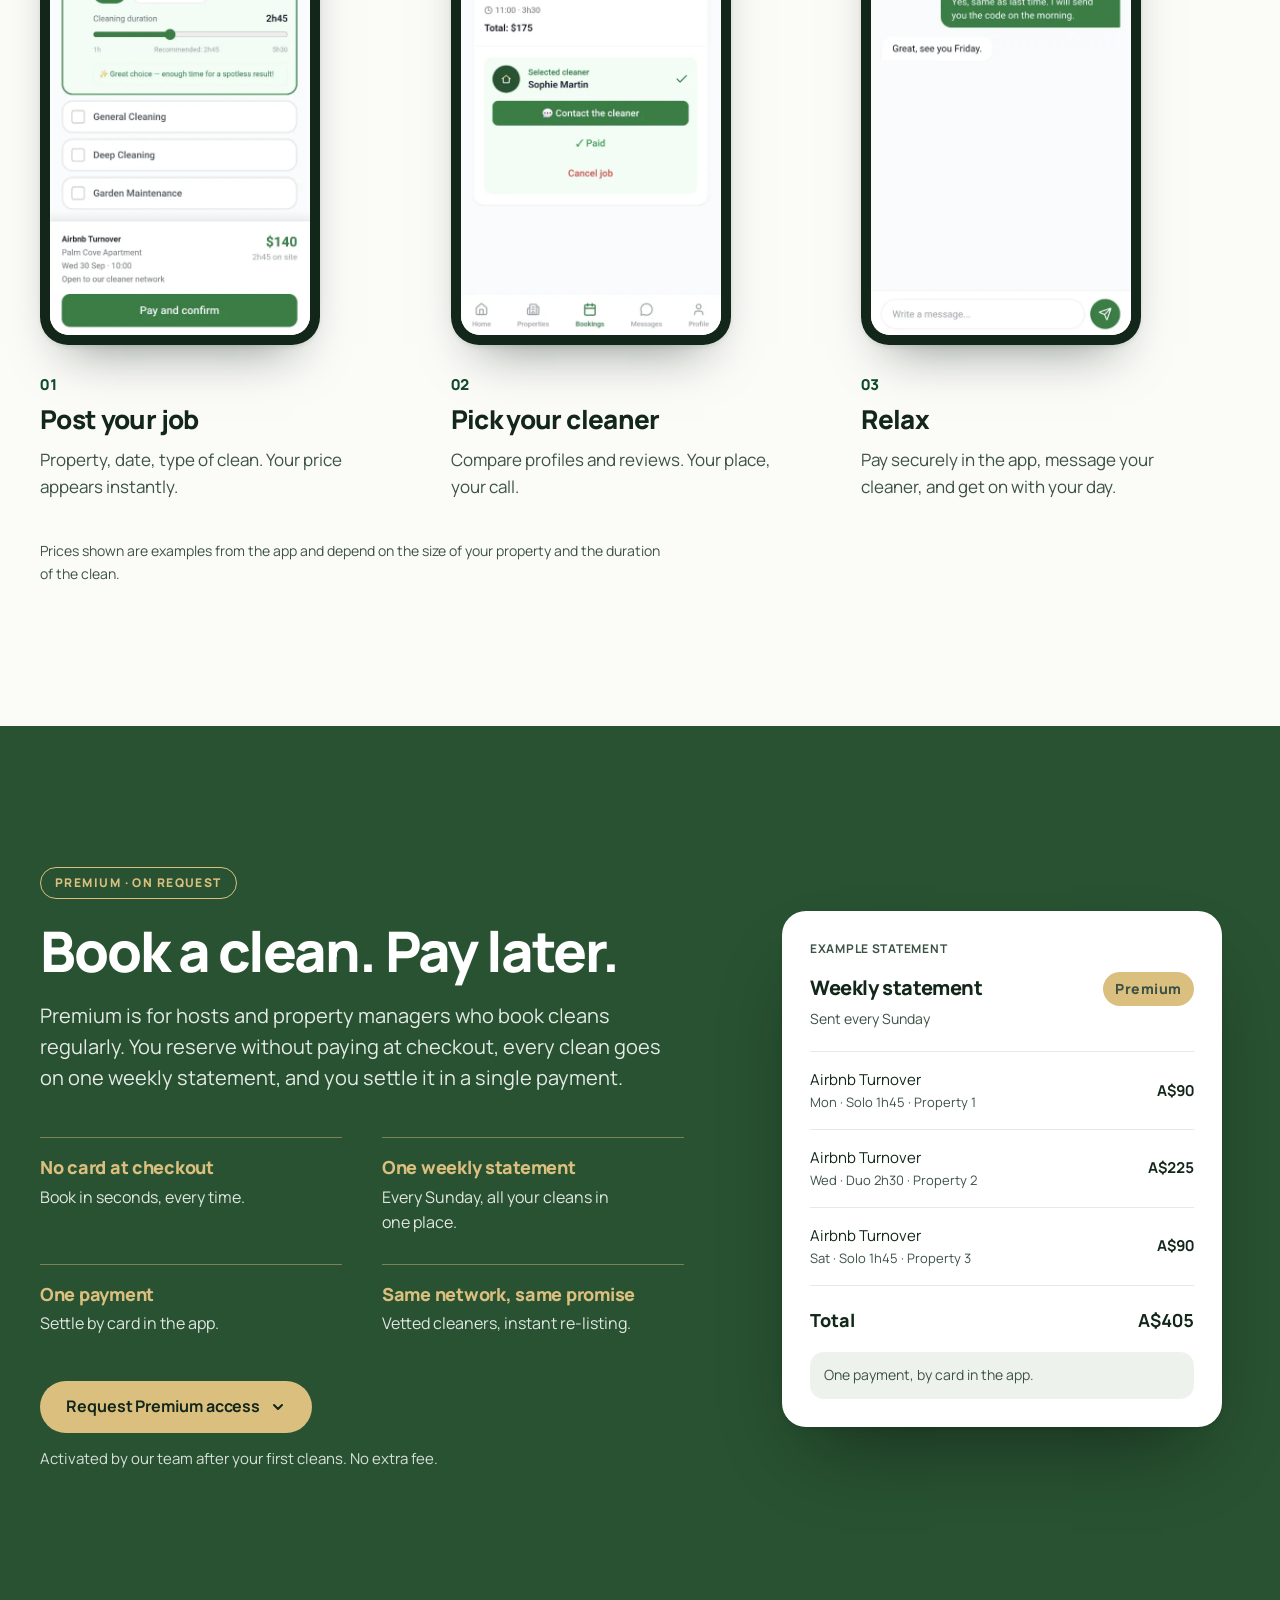
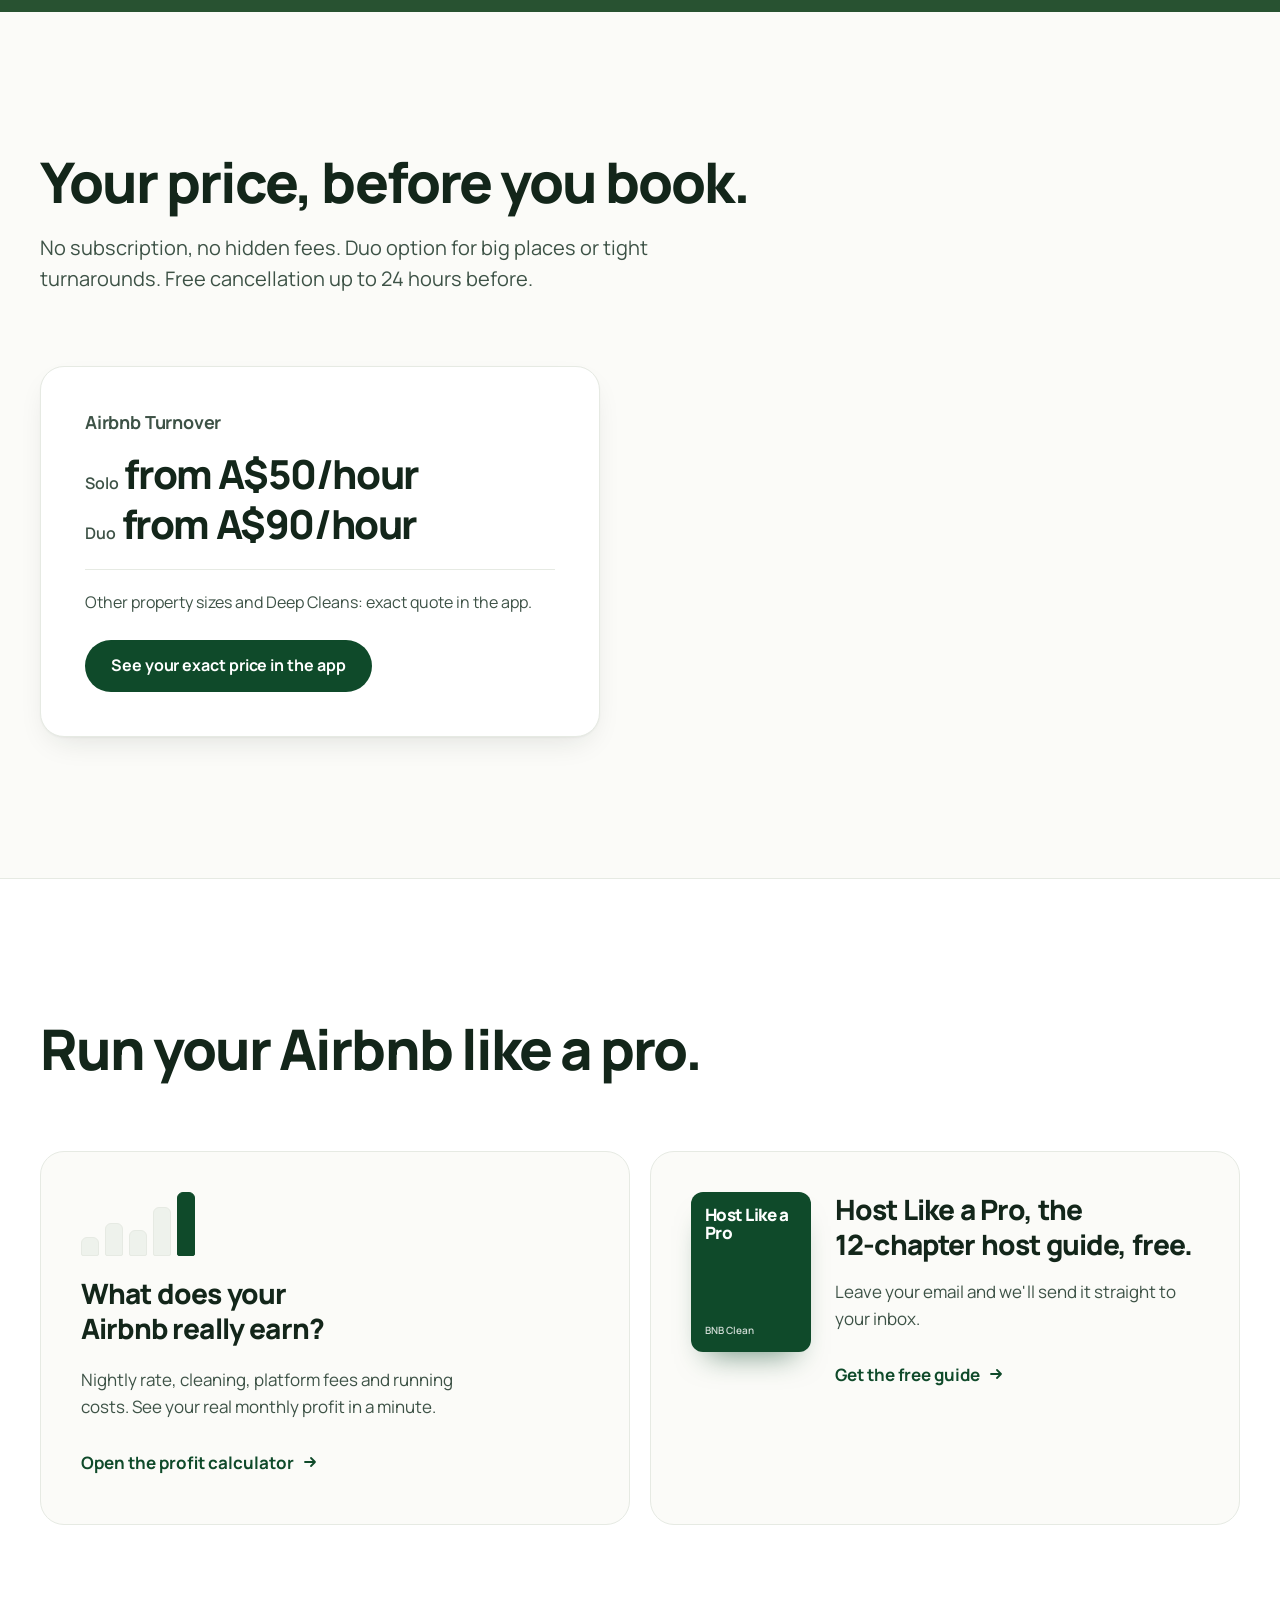
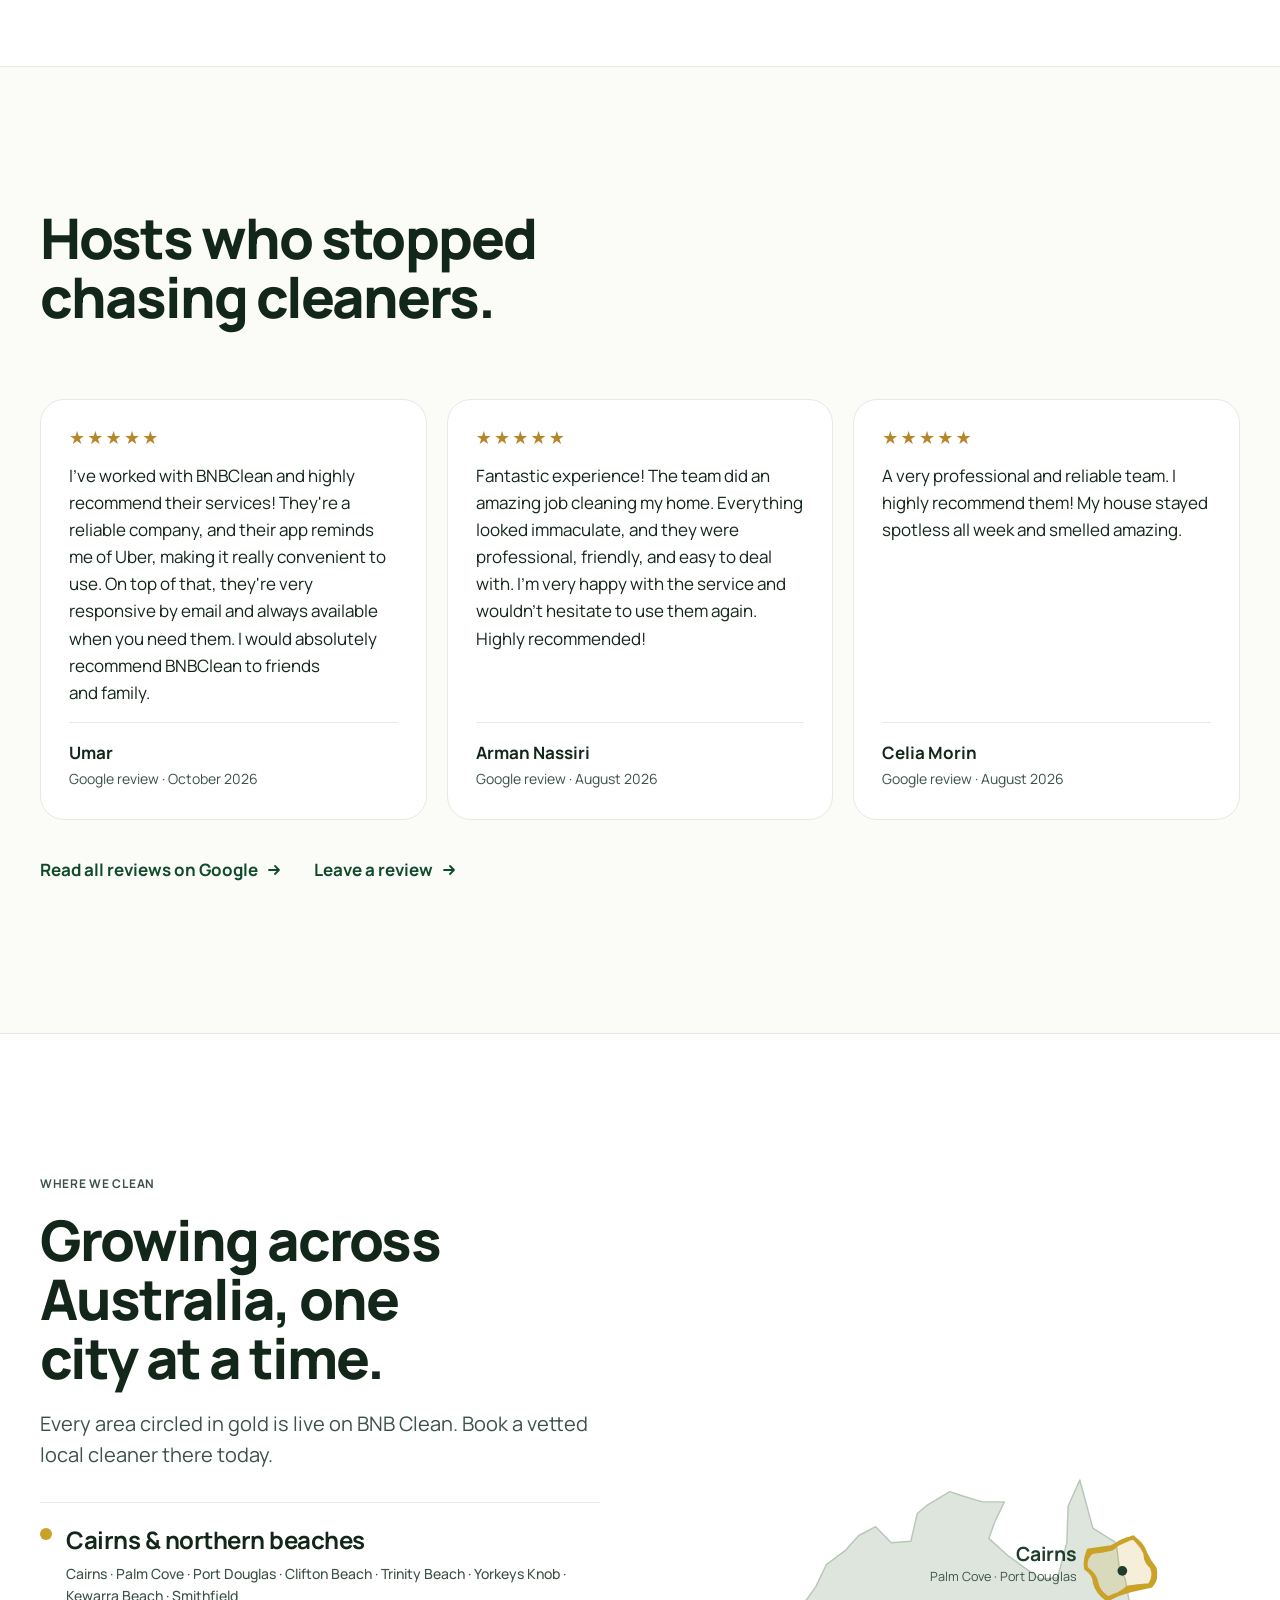
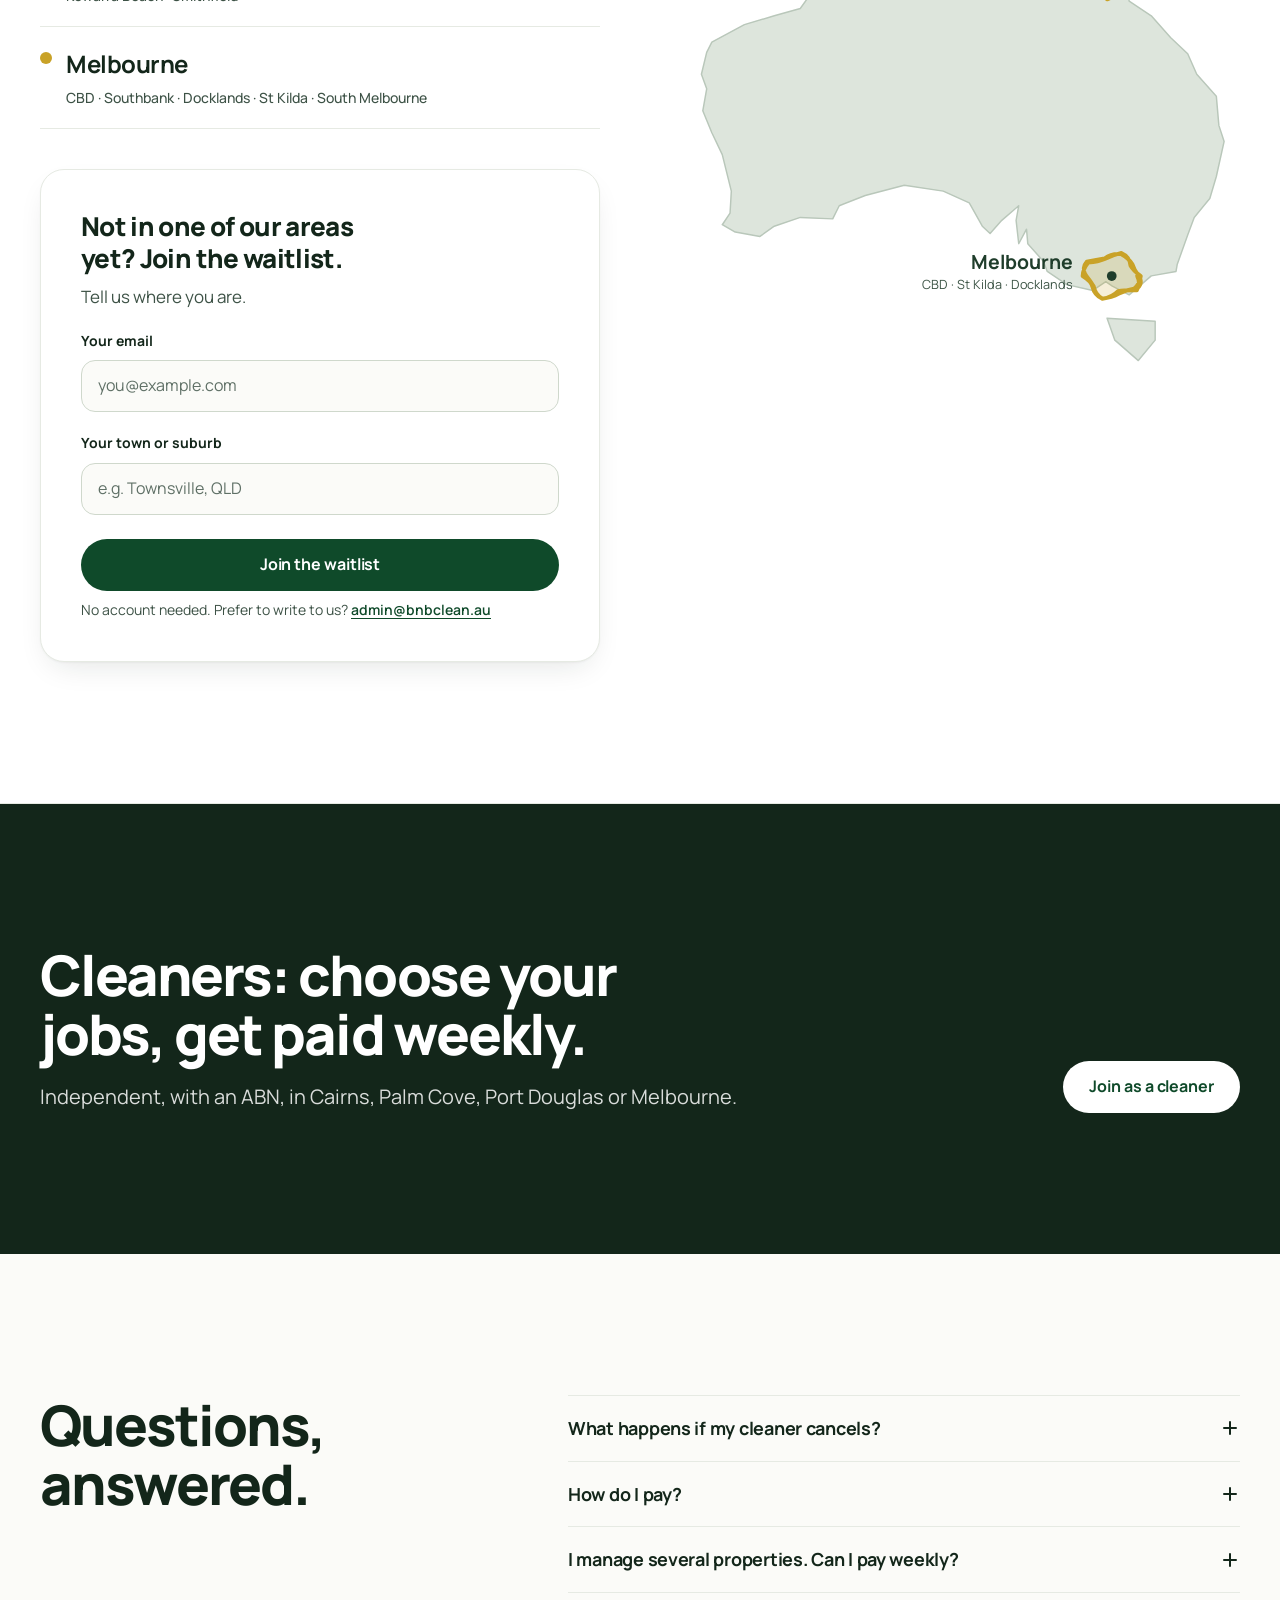
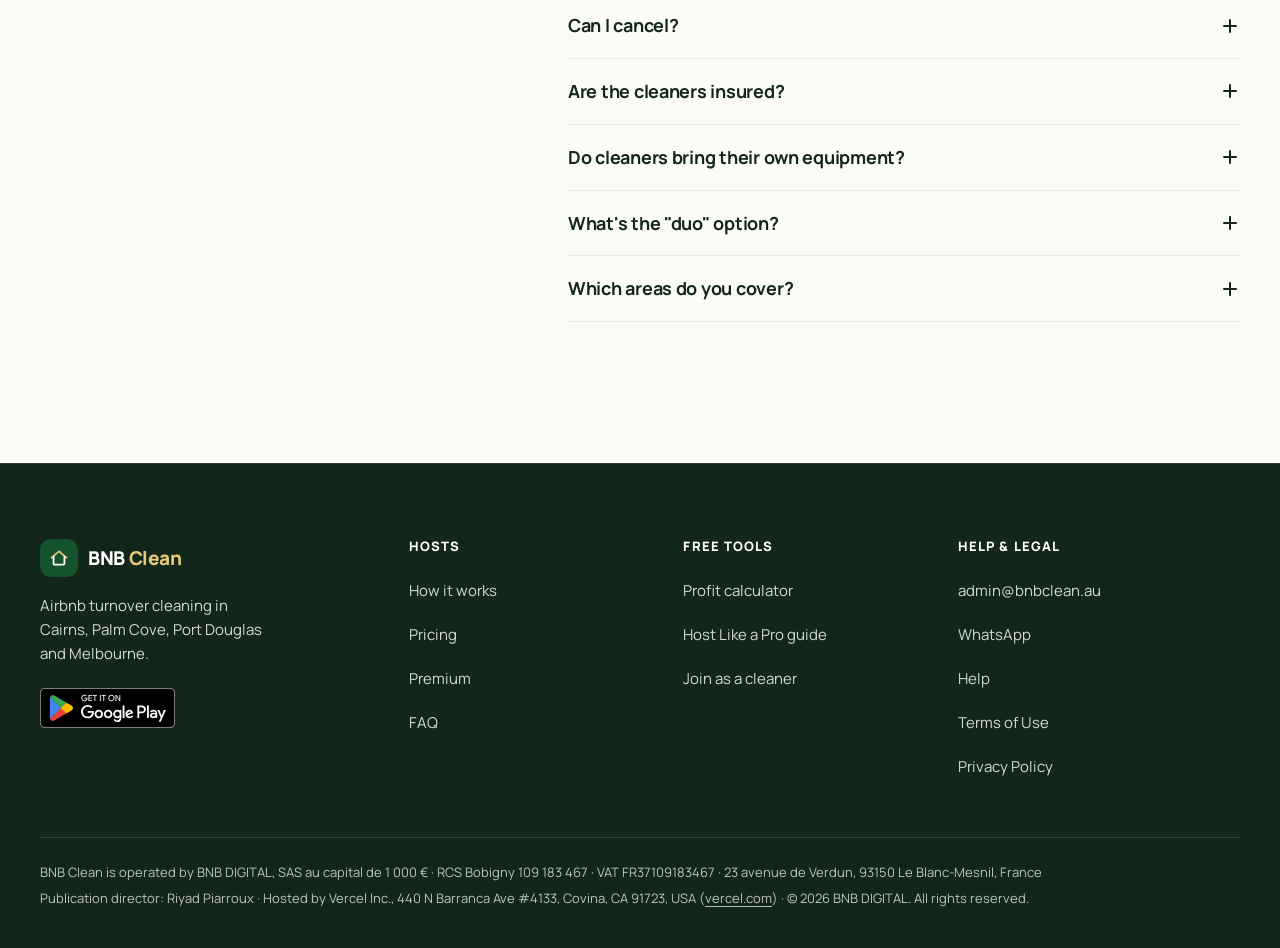
==== commit 16c0080a: "seo-map : surtitre du hero « Airbnb & home cleaning · Cairns · Melbourne » Co-Authored-By: Claude Op" ====
--- a/index.html
+++ b/index.html
@@ -101,7 +101,7 @@
   </div>
   <div class="wrap">
     <div class="hero-inner">
-      <p class="hero-kicker">Airbnb turnover cleaning · Cairns, Palm Cove, Port Douglas</p>
+      <p class="hero-kicker">Airbnb &amp; home cleaning · Cairns · Melbourne</p>
       <h1>The easiest way to keep your Airbnb guest-ready.</h1>
       <p class="hero-lead">Book a vetted cleaner in three taps. Exact price upfront. And if your cleaner ever cancels, the job goes straight back to our network, without you lifting a finger.</p>
       <div class="hero-actions">
